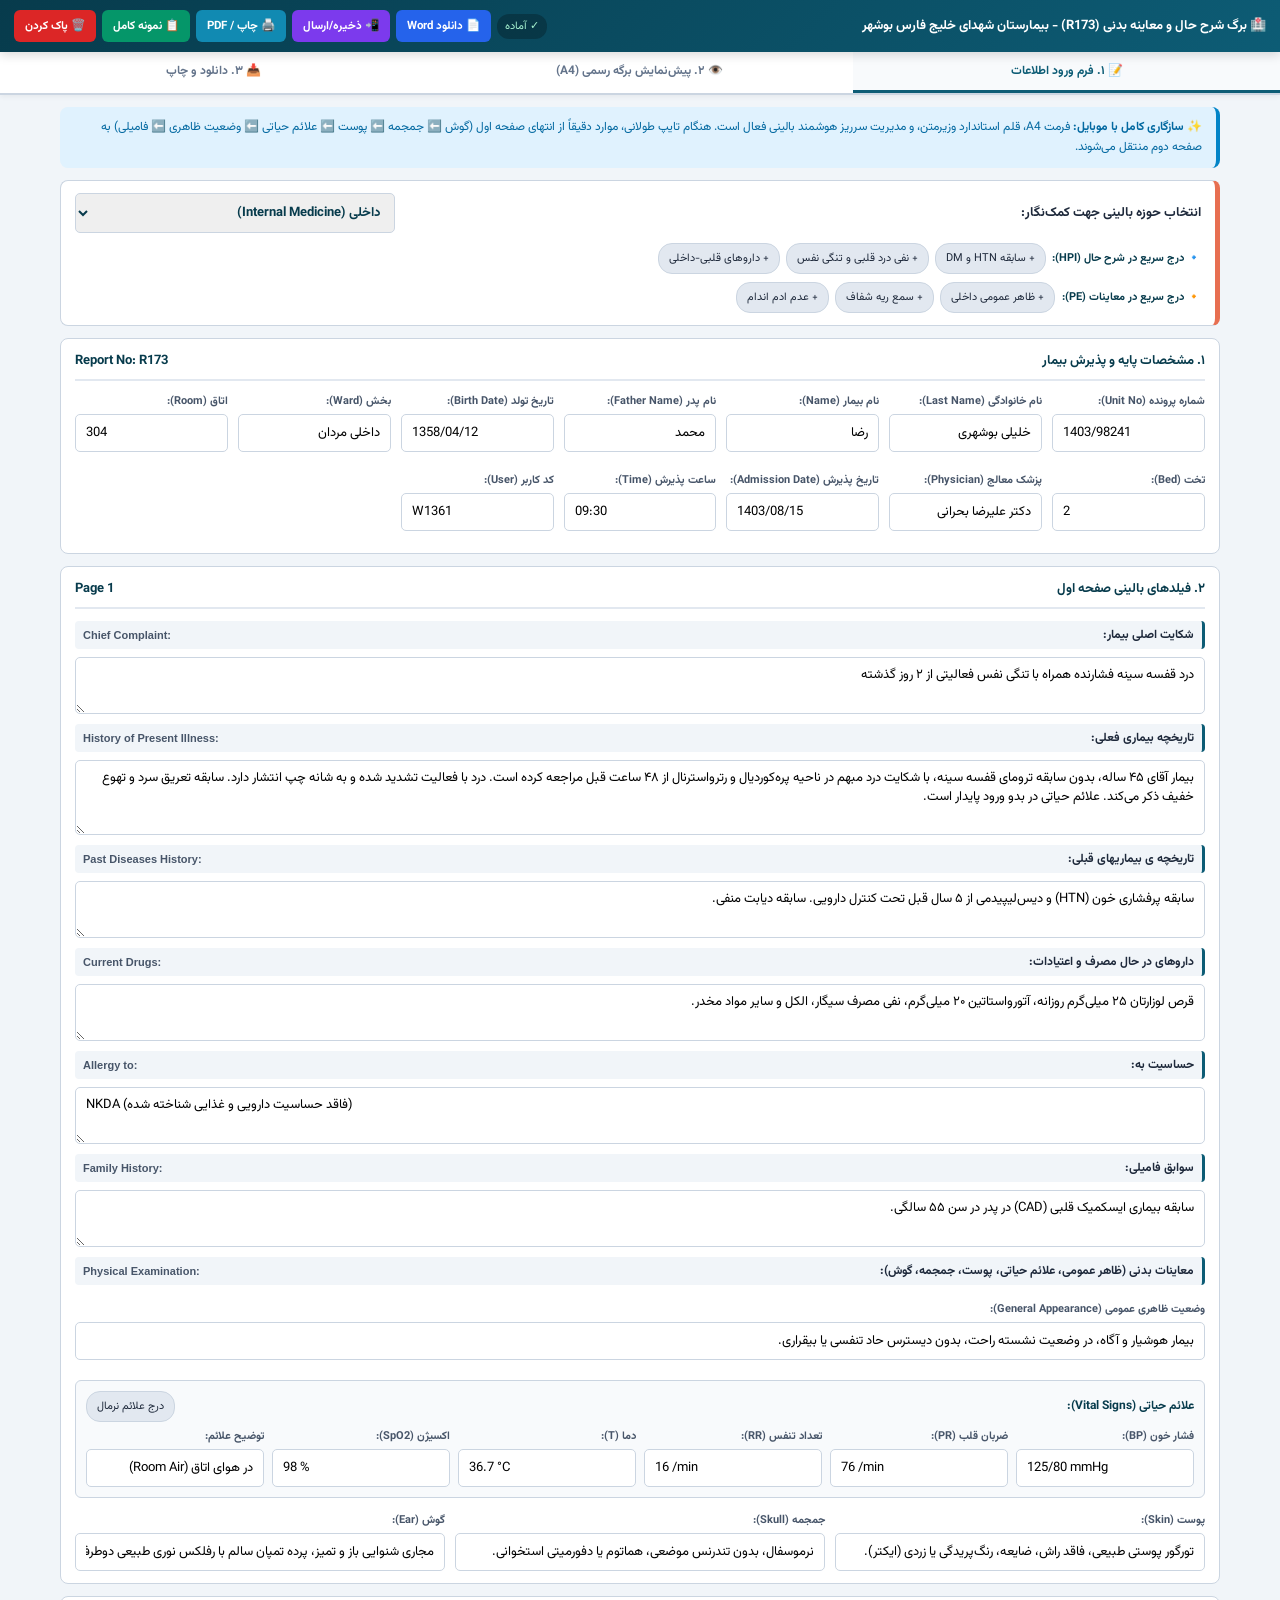
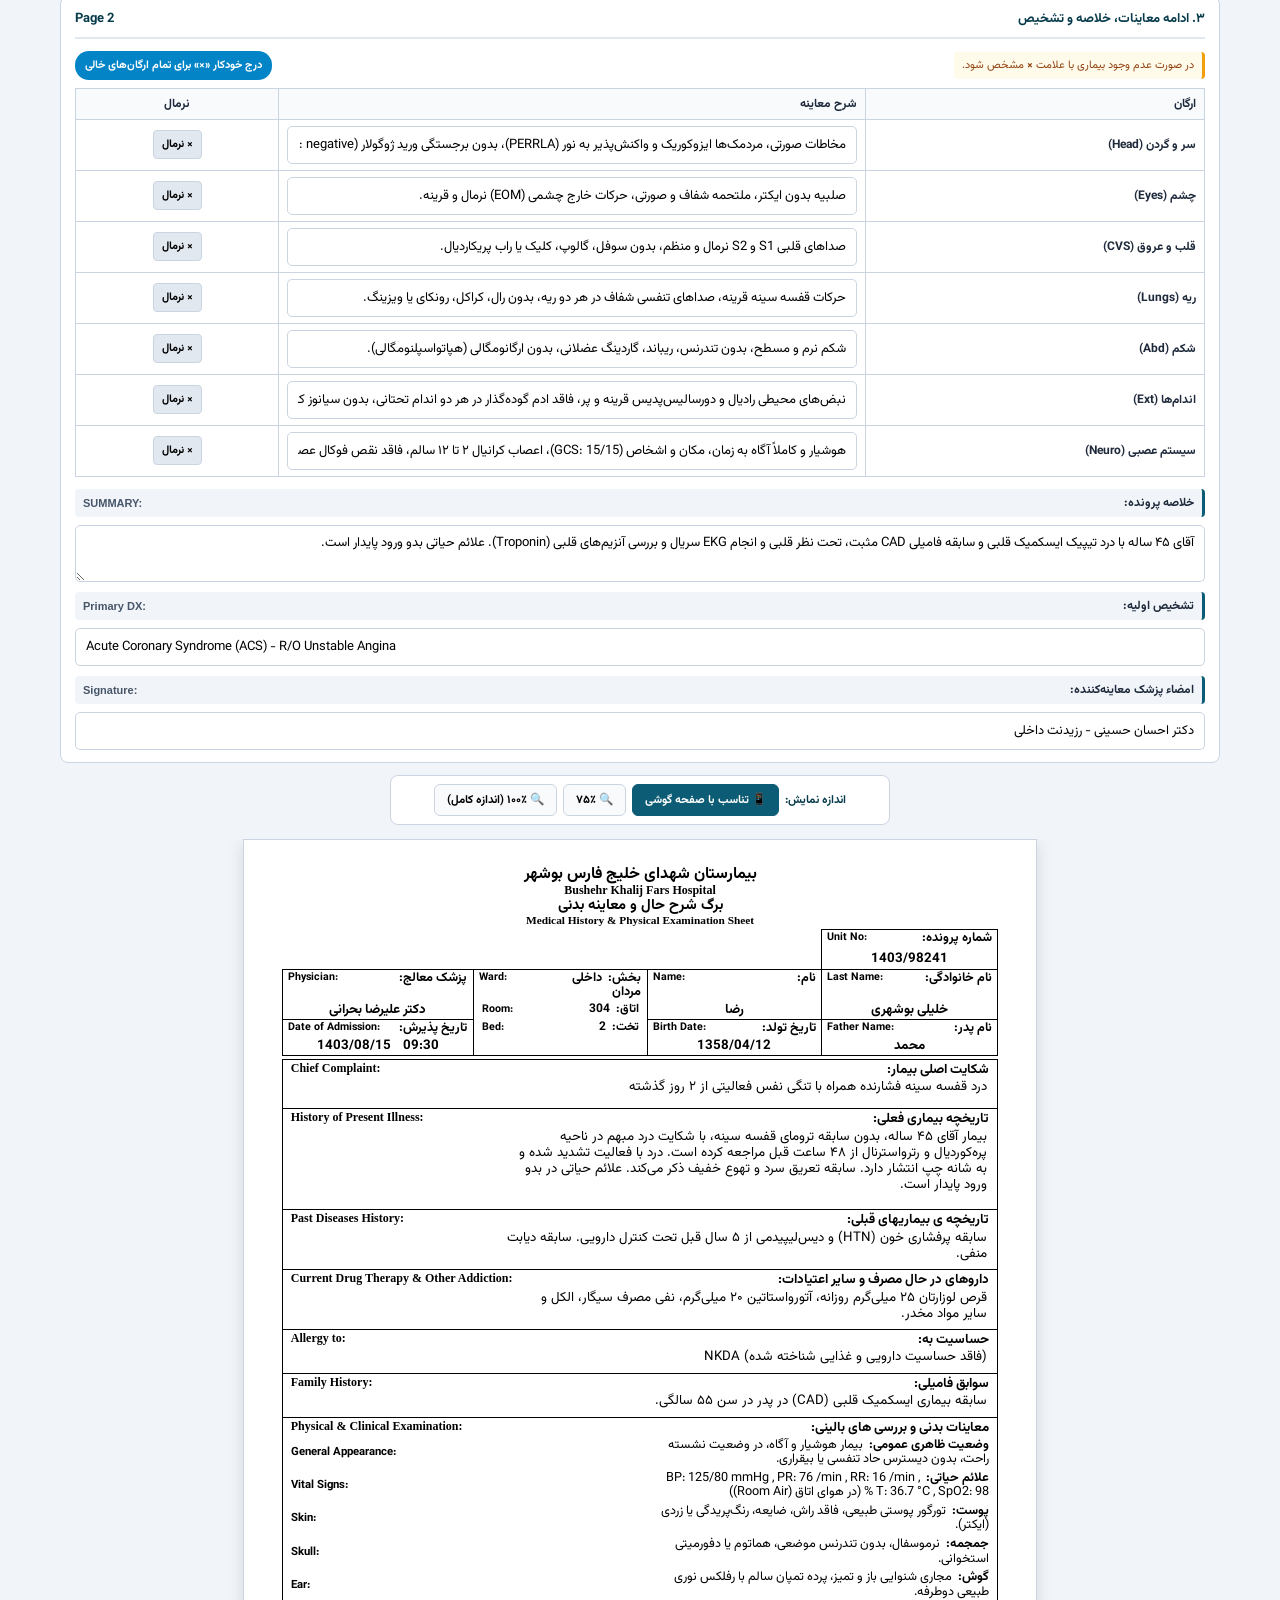
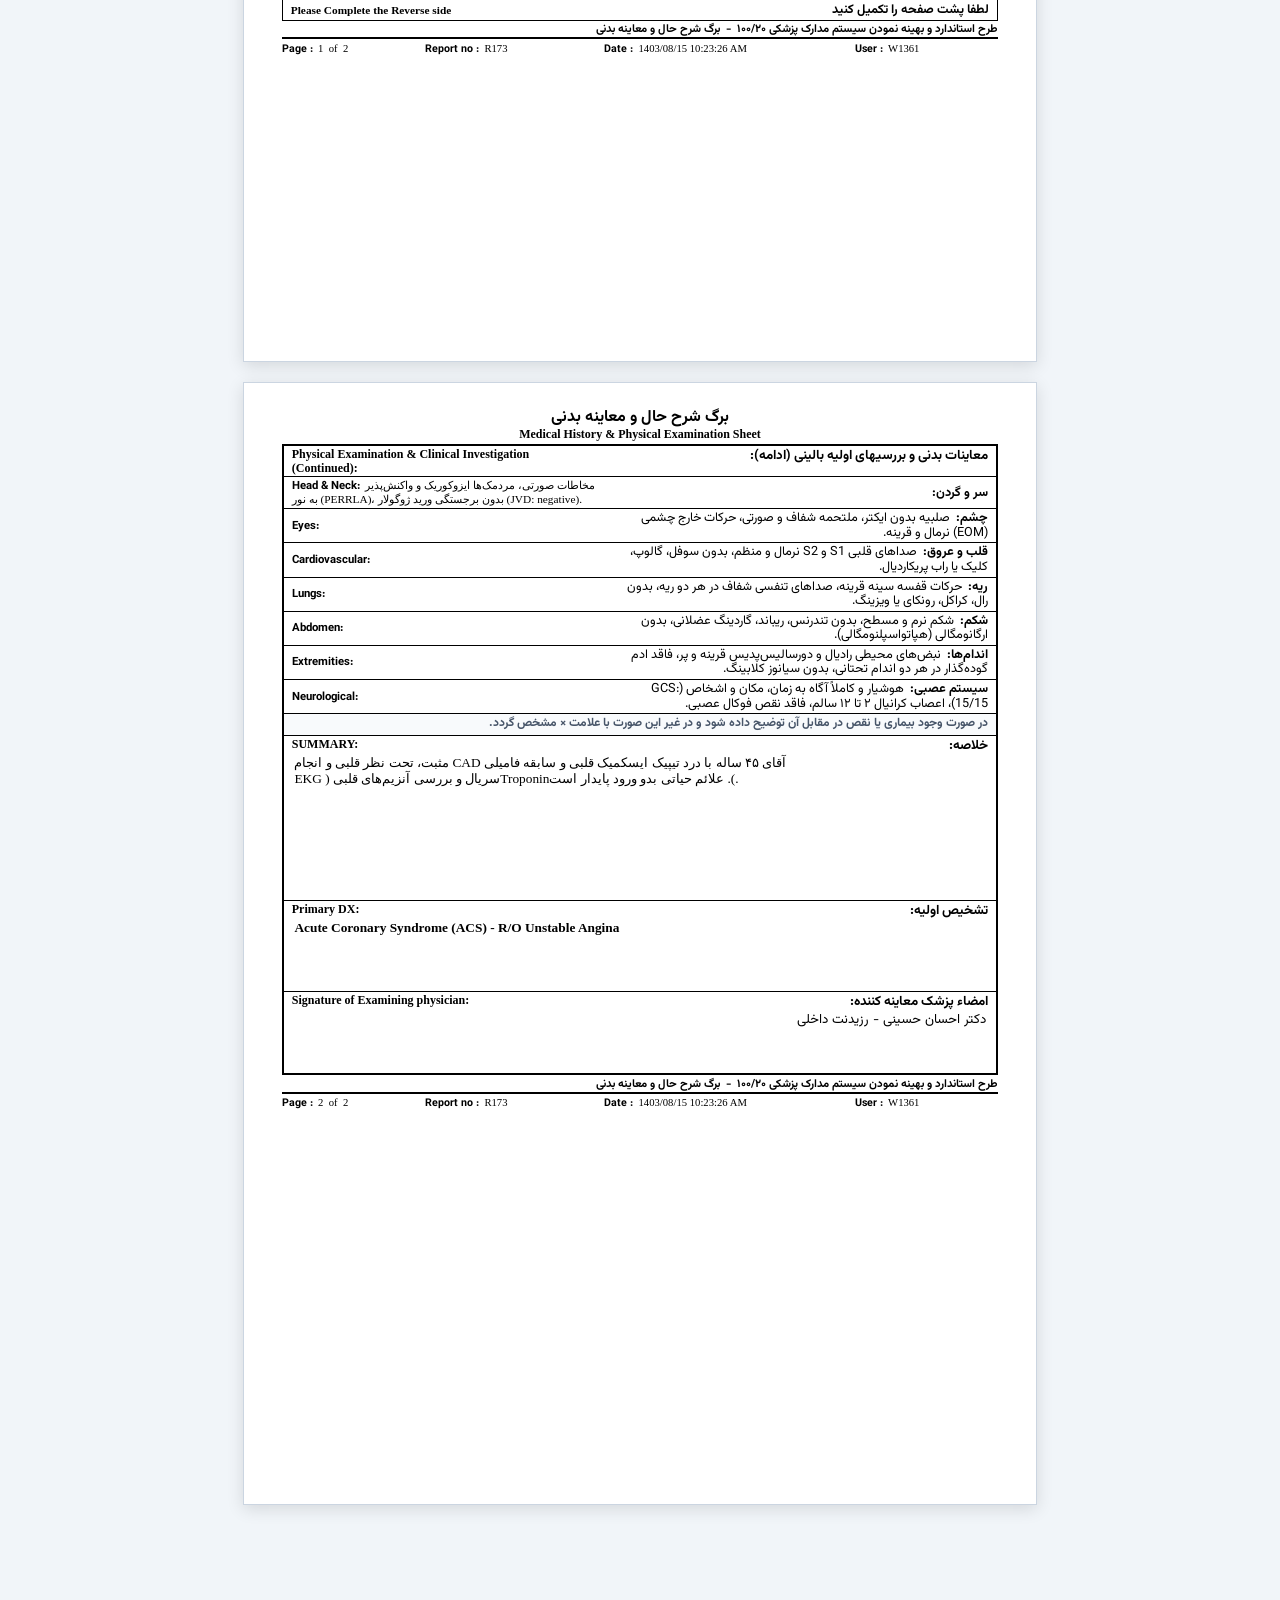
==== public/khalij_fars_hospital_sheet_fixed.html @ d8a99e7f "feat: initialize hospital clinical form project Set up the core project structure, including React, " ====
<!DOCTYPE html>
<html lang="fa" dir="rtl">
<head>
  <meta charset="UTF-8">
  <meta name="viewport" content="width=device-width, initial-scale=1.0, maximum-scale=3.0, user-scalable=yes">
  <title>برگ شرح حال و معاینه بدنی - بیمارستان شهدای خلیج فارس بوشهر</title>
  <style>
    /* قلم استاندارد وزیرمتن به صورت درون‌برنامه‌ای (بدون نیاز به اینترنت و بدون مشکل فیلترینگ) */
    @font-face {
  font-family: 'Vazirmatn';
  src: url('[data-uri]') format('woff2');
  font-weight: 400;
  font-style: normal;
  font-display: swap;
}
@font-face {
  font-family: 'Vazirmatn';
  src: url('[data-uri]') format('woff2');
  font-weight: 700;
  font-style: normal;
  font-display: swap;
}

    :root {
      --primary: #0d5c75;
      --primary-dark: #073b4c;
      --secondary: #118ab2;
      --accent: #e76f51;
      --bg: #f1f5f9;
      --border: #cbd5e1;
      --text: #1e293b;
    }
    * {
      box-sizing: border-box;
      margin: 0;
      padding: 0;
      font-family: 'Vazirmatn', 'Noto Sans Arabic', 'Segoe UI', Tahoma, -apple-system, BlinkMacSystemFont, Arial, sans-serif;
    }
    body {
      background: var(--bg);
      color: var(--text);
      direction: rtl;
      font-size: 13px;
      padding-bottom: 70px;
      overflow-x: hidden;
      -webkit-text-size-adjust: 100%;
      -webkit-print-color-adjust: exact !important;
      print-color-adjust: exact !important;
    }

    /* نوار بالا */
    .top-navbar {
      background: linear-gradient(135deg, var(--primary-dark), var(--primary));
      color: #fff; padding: 10px 14px; position: sticky; top: 0; z-index: 1000;
      box-shadow: 0 3px 10px rgba(0,0,0,0.15);
      display: flex; justify-content: space-between; align-items: center; flex-wrap: wrap; gap: 8px;
    }
    .brand-title { font-size: 13px; font-weight: bold; display: flex; align-items: center; gap: 6px; }
    .actions-group { display: flex; align-items: center; gap: 6px; flex-wrap: wrap; }
    
    .btn {
      padding: 7px 11px; border-radius: 6px; border: none; cursor: pointer;
      font-size: 11.5px; font-weight: bold; color: #fff;
      transition: 0.15s; touch-action: manipulation; -webkit-tap-highlight-color: transparent;
      display: inline-flex; align-items: center; gap: 4px; text-decoration: none;
    }
    .btn:active { transform: scale(0.96); }
    .btn-word { background: #2563eb; }
    .btn-word:hover { background: #1d4ed8; }
    .btn-share { background: #7c3aed; }
    .btn-share:hover { background: #5b21b6; }
    .btn-print { background: var(--secondary); }
    .btn-print:hover { background: #0b6988; }
    .btn-sample { background: #059669; }
    .btn-sample:hover { background: #047857; }
    .btn-clear { background: #dc2626; }
    .btn-clear:hover { background: #b91c1c; }
    .save-status { font-size: 11px; color: #a7f3d0; background: rgba(0,0,0,0.25); padding: 4px 8px; border-radius: 12px; }

    /* تب‌های اختصاصی موبایل */
    .mobile-tab-bar {
      display: flex;
      background: #fff;
      border-bottom: 2px solid var(--border);
      position: sticky;
      top: 48px;
      z-index: 990;
      box-shadow: 0 2px 5px rgba(0,0,0,0.05);
    }
    .mobile-tab-btn {
      flex: 1;
      padding: 10px 4px;
      text-align: center;
      font-size: 12px;
      font-weight: bold;
      color: #64748b;
      background: none;
      border: none;
      border-bottom: 3px solid transparent;
      cursor: pointer;
      touch-action: manipulation;
    }
    .mobile-tab-btn.active-tab {
      color: var(--primary);
      border-bottom-color: var(--primary);
      background: #f8fafc;
    }

    .container { max-width: 1180px; margin: 12px auto; padding: 0 10px; }
    .info-badge {
      background: #e0f2fe; color: #0369a1; padding: 10px 14px; border-radius: 8px;
      font-size: 12px; border-right: 4px solid #0284c7; margin-bottom: 12px; line-height: 1.7;
    }
    .specialty-panel {
      background: #fff; border: 1px solid var(--border); border-right: 5px solid var(--accent);
      padding: 12px 14px; border-radius: 8px; margin-bottom: 12px;
    }
    .specialty-header { display: flex; justify-content: space-between; align-items: center; flex-wrap: wrap; gap: 8px; margin-bottom: 10px; }
    .specialty-select { padding: 8px 10px; border: 1px solid var(--border); border-radius: 5px; font-weight: bold; color: var(--primary-dark); width: 100%; max-width: 320px; font-size: 13px; }
    .chips-group { display: flex; flex-direction: column; gap: 8px; }
    .chips-row { display: flex; flex-wrap: wrap; gap: 6px; align-items: center; }
    .chips-label { font-size: 11px; font-weight: bold; color: var(--primary-dark); width: 100%; }
    @media (min-width: 640px) { .chips-label { width: auto; min-width: 140px; } }
    .chip-btn { background: #e2e8f0; color: #1e293b; padding: 6px 10px; border-radius: 14px; font-size: 11px; cursor: pointer; border: 1px solid #cbd5e1; touch-action: manipulation; }
    .chip-btn:hover, .chip-btn:active { background: var(--primary); color: #fff; border-color: var(--primary); }

    .card { background: #fff; border-radius: 8px; border: 1px solid var(--border); padding: 12px 14px; margin-bottom: 12px; }
    .card-title { font-size: 13px; font-weight: bold; color: var(--primary-dark); padding-bottom: 8px; margin-bottom: 12px; border-bottom: 2px solid #e2e8f0; display: flex; justify-content: space-between; flex-wrap: wrap; gap: 4px; }
    
    .form-grid { display: grid; grid-template-columns: repeat(auto-fit, minmax(140px, 1fr)); gap: 10px; }
    @media (max-width: 600px) {
      .form-grid { grid-template-columns: repeat(2, 1fr); gap: 8px; }
    }
    .form-group { display: flex; flex-direction: column; gap: 4px; margin-bottom: 10px; }
    .form-group label { font-weight: bold; font-size: 11px; color: #475569; }
    .form-control {
      padding: 8px 10px; border: 1px solid var(--border); border-radius: 5px; font-size: 13px; outline: none;
      unicode-bidi: plaintext; width: 100%; -webkit-appearance: none;
    }
    @media (max-width: 768px) {
      .form-control { font-size: 14px; } /* جلوگیری از زوم ناخواسته در iOS */
    }
    .form-control:focus { border-color: var(--secondary); box-shadow: 0 0 0 2px rgba(17,138,178,0.15); }
    textarea.form-control { min-height: 55px; resize: vertical; line-height: 1.5; }

    .bilingual-header {
      display: flex; justify-content: space-between; align-items: center;
      background: #f1f5f9; padding: 5px 8px; border-radius: 4px; border-right: 3px solid var(--primary); margin-bottom: 4px;
    }
    .fa-label { font-weight: bold; font-size: 12px; }
    .en-label { direction: ltr; font-family: Arial, sans-serif; font-size: 11px; color: #475569; font-weight: bold; }

    .vitals-box {
      background: #f8fafc; border: 1px solid #cbd5e1; border-radius: 6px;
      padding: 10px; margin-top: 6px; margin-bottom: 10px;
    }
    .vitals-grid { display: grid; grid-template-columns: repeat(auto-fit, minmax(110px, 1fr)); gap: 8px; margin-top: 6px; }
    @media (max-width: 600px) {
      .vitals-grid { grid-template-columns: repeat(2, 1fr); }
    }

    /* ارگان‌ها در موبایل */
    .organ-table { width: 100%; border-collapse: collapse; margin-top: 6px; }
    .organ-table th, .organ-table td { border: 1px solid var(--border); padding: 6px 8px; text-align: right; font-size: 12px; }
    .organ-table th { background: #f8fafc; }
    .btn-normal-quick { padding: 5px 8px; background: #e2e8f0; border: 1px solid var(--border); border-radius: 4px; font-size: 11px; cursor: pointer; font-weight: bold; white-space: nowrap; }
    .btn-normal-quick:hover, .btn-normal-quick:active { background: #cbd5e1; }

    /* تولبار زوم برای پیش‌نمایش در موبایل */
    .zoom-toolbar {
      display: flex; justify-content: center; align-items: center; gap: 6px;
      background: #fff; border: 1px solid var(--border); border-radius: 8px;
      padding: 8px 12px; margin: 0 auto 14px auto; max-width: 500px; flex-wrap: wrap;
    }
    .zoom-mode-btn {
      padding: 6px 12px; border-radius: 6px; border: 1px solid #cbd5e1;
      background: #f8fafc; font-size: 11.5px; font-weight: bold; cursor: pointer;
    }
    .zoom-mode-btn.active-zoom {
      background: var(--primary); color: #fff; border-color: var(--primary);
    }

    .a4-scroll-container { width: 100%; overflow-x: auto; padding: 0 4px 24px 4px; -webkit-overflow-scrolling: touch; }
    .a4-preview-wrapper { display: flex; flex-direction: column; align-items: center; width: 100%; }

    /* ابعاد برگه اصلی A4 */
    .a4-page {
      width: 794px;
      min-height: 1123px;
      background: #fff;
      padding: 7mm 10mm;
      box-shadow: 0 4px 16px rgba(0,0,0,0.12);
      border: 1px solid var(--border);
      color: #000;
      font-family: 'B Nazanin', 'Vazirmatn', Tahoma, sans-serif;
      box-sizing: border-box;
    }

    /* نوار پایین برای دسترسی سریع روی گوشی */
    .mobile-bottom-bar {
      display: none; position: fixed; bottom: 0; left: 0; right: 0; z-index: 1000;
      background: #fff; border-top: 1px solid var(--border); padding: 8px 12px;
      box-shadow: 0 -2px 10px rgba(0,0,0,0.08); justify-content: space-around; gap: 6px;
    }
    @media (max-width: 768px) {
      .mobile-bottom-bar { display: flex; }
      body { padding-bottom: 75px; }
    }

    /* پنل خروجی موبایل */
    .export-card-panel {
      background: #fff; border-radius: 10px; border: 1px solid var(--border);
      padding: 16px; margin: 12px auto; max-width: 600px; text-align: center;
    }
    .export-card-btn {
      display: flex; align-items: center; justify-content: center; gap: 8px;
      width: 100%; padding: 12px; margin-bottom: 10px; border-radius: 8px;
      font-size: 13px; font-weight: bold; color: #fff; border: none; cursor: pointer; text-decoration: none;
    }

    /* مدال دریافت فایل */
    .mobile-dl-modal {
      display: none; position: fixed; inset: 0; background: rgba(0,0,0,0.6); z-index: 2000;
      align-items: center; justify-content: center; padding: 16px;
    }
    .mobile-dl-card {
      background: #fff; border-radius: 10px; max-width: 400px; width: 100%; padding: 18px;
      text-align: center; box-shadow: 0 10px 25px rgba(0,0,0,0.25);
    }

    /* استایل‌های پرینت بدون به هم‌ریختگی */
    @media print {
      @page { size: A4 portrait; margin: 7mm 10mm; }
      body { background: #fff; padding: 0; margin: 0; overflow: visible; }
      .no-print, .mobile-tab-bar, .mobile-bottom-bar, .top-navbar, .zoom-toolbar, .info-badge, .specialty-panel, .card { display: none !important; }
      #previewSectionContainer { display: block !important; }
      .a4-scroll-container { overflow: visible; padding: 0; margin: 0; width: 100%; }
      .a4-preview-wrapper { display: block; width: 100%; }
      .a4-page-scale-wrapper { width: 100% !important; height: auto !important; margin: 0 !important; }
      .a4-page { width: 100% !important; min-height: auto !important; transform: none !important; position: static !important; padding: 0; margin: 0; box-shadow: none; border: none; }
      .print-page-break { page-break-before: always; }
    }
  </style>
</head>
<body>

  <!-- مدال اشتراک و دانلود -->
  <div class="mobile-dl-modal no-print" id="mobileDlModal">
    <div class="mobile-dl-card">
      <h3 style="color:var(--primary-dark); margin-bottom:8px; font-size:15px;">📥 دریافت و اشتراک‌گذاری فایل</h3>
      <p style="font-size:12px; color:#475569; line-height:1.6; margin-bottom:14px;">
        برای گوشی، پیشنهاد می‌شود از دکمه «اشتراک‌گذاری» استفاده نمایید تا مستقیماً در نرم‌افزار Word گوشی یا شبکه‌های اجتماعی باز شود:
      </p>
      <div style="display:flex; flex-direction:column; gap:8px;">
        <button type="button" class="btn btn-share" style="justify-content:center; padding:11px;" onclick="shareWordOnMobile()">
          📲 اشتراک‌گذاری / باز کردن مستقیم در Word
        </button>
        <button type="button" class="btn btn-word" style="justify-content:center; padding:11px;" onclick="exportToWordDoc(); closeMobileModal();">
          📄 دانلود فایل Word (.doc)
        </button>
        <button type="button" class="btn btn-print" style="justify-content:center; padding:11px;" onclick="window.print(); closeMobileModal();">
          🖨️ ذخیره به صورت PDF گوشی
        </button>
        <button type="button" class="btn btn-clear" style="justify-content:center; background:#64748b;" onclick="closeMobileModal()">
          بستن
        </button>
      </div>
    </div>
  </div>

  <!-- نوار بالای دسکتاپ و تبلت -->
  <nav class="top-navbar no-print">
    <div class="brand-title">🏥 برگ شرح حال و معاینه بدنی (R173) - بیمارستان شهدای خلیج فارس بوشهر</div>
    <div class="actions-group">
      <span class="save-status" id="saveStatus">✓ آماده</span>
      <button type="button" class="btn btn-word" onclick="exportToWordDoc()">📄 دانلود Word</button>
      <button type="button" class="btn btn-share" onclick="openMobileModal()">📲 ذخیره/ارسال</button>
      <button type="button" class="btn btn-print" onclick="window.print()">🖨️ چاپ / PDF</button>
      <button type="button" class="btn btn-sample" onclick="loadDefaultSample()">📋 نمونه کامل</button>
      <button type="button" class="btn btn-clear" onclick="clearFormConfirm()">🗑️ پاک کردن</button>
    </div>
  </nav>

  <!-- تب‌های بهینه‌ساز موبایل -->
  <div class="mobile-tab-bar no-print">
    <button type="button" class="mobile-tab-btn active-tab" id="tabBtnForm" onclick="setMobileTab('form')">
      📝 ۱. فرم ورود اطلاعات
    </button>
    <button type="button" class="mobile-tab-btn" id="tabBtnPreview" onclick="setMobileTab('preview')">
      👁️ ۲. پیش‌نمایش برگه رسمی (A4)
    </button>
    <button type="button" class="mobile-tab-btn" id="tabBtnExport" onclick="setMobileTab('export')">
      📥 ۳. دانلود و چاپ
    </button>
  </div>

  <div class="container no-print">
    <!-- بخش فرم ورود اطلاعات -->
    <div id="formSectionContainer">
      <div class="info-badge">
        ✨ <b>سازگاری کامل با موبایل:</b> فرمت A4، قلم استاندارد وزیرمتن، و مدیریت سرریز هوشمند بالینی فعال است. هنگام تایپ طولانی، موارد دقیقاً از انتهای صفحه اول (گوش ⬅️ جمجمه ⬅️ پوست ⬅️ علائم حیاتی ⬅️ وضعیت ظاهری ⬅️ فامیلی) به صفحه دوم منتقل می‌شوند.
      </div>

      <div class="specialty-panel">
        <div class="specialty-header">
          <label style="font-weight:bold;">انتخاب حوزه بالینی جهت کمک‌نگار:</label>
          <select id="specialtySelect" class="specialty-select" onchange="applySpecialtyTemplate()">
            <option value="general">عمومی و اورژانس (General / Emergency)</option>
            <option value="internal" selected>داخلی (Internal Medicine)</option>
            <option value="surgery">جراحی (General Surgery)</option>
            <option value="pediatrics">کودکان (Pediatrics)</option>
            <option value="obgyn">زنان و زایمان (OB/GYN)</option>
          </select>
        </div>
        <div class="chips-group">
          <div class="chips-row">
            <span class="chips-label">🔹 درج سریع در شرح حال (HPI):</span>
            <div class="chips-row" id="hpiChipsContainer"></div>
          </div>
          <div class="chips-row">
            <span class="chips-label">🔸 درج سریع در معاینات (PE):</span>
            <div class="chips-row" id="peChipsContainer"></div>
          </div>
        </div>
      </div>

      <!-- ۱. مشخصات پایه -->
      <div class="card">
        <div class="card-title"><span>۱. مشخصات پایه و پذیرش بیمار</span><span>Report No: R173</span></div>
        <div class="form-grid">
          <div class="form-group"><label>شماره پرونده (Unit No):</label><input type="text" id="rec_no" class="form-control"></div>
          <div class="form-group"><label>نام خانوادگی (Last Name):</label><input type="text" id="patient_family" class="form-control"></div>
          <div class="form-group"><label>نام بیمار (Name):</label><input type="text" id="patient_name" class="form-control"></div>
          <div class="form-group"><label>نام پدر (Father Name):</label><input type="text" id="patient_father" class="form-control"></div>
          <div class="form-group"><label>تاریخ تولد (Birth Date):</label><input type="text" id="birth_date" class="form-control"></div>
          <div class="form-group"><label>بخش (Ward):</label><input type="text" id="ward_name" class="form-control"></div>
          <div class="form-group"><label>اتاق (Room):</label><input type="text" id="room_no" class="form-control"></div>
          <div class="form-group"><label>تخت (Bed):</label><input type="text" id="bed_no" class="form-control"></div>
          <div class="form-group"><label>پزشک معالج (Physician):</label><input type="text" id="attending_physician" class="form-control"></div>
          <div class="form-group"><label>تاریخ پذیرش (Admission Date):</label><input type="text" id="adm_date" class="form-control"></div>
          <div class="form-group"><label>ساعت پذیرش (Time):</label><input type="text" id="adm_time" class="form-control"></div>
          <div class="form-group"><label>کد کاربر (User):</label><input type="text" id="user_code" class="form-control"></div>
        </div>
      </div>

      <!-- ۲. فیلدهای بالینی صفحه اول -->
      <div class="card">
        <div class="card-title"><span>۲. فیلدهای بالینی صفحه اول</span><span>Page 1</span></div>
        <div class="form-group">
          <div class="bilingual-header"><span class="fa-label">شکایت اصلی بیمار:</span><span class="en-label">Chief Complaint:</span></div>
          <textarea id="chief_complaint" class="form-control"></textarea>
        </div>
        <div class="form-group">
          <div class="bilingual-header"><span class="fa-label">تاریخچه بیماری فعلی:</span><span class="en-label">History of Present Illness:</span></div>
          <textarea id="hpi" class="form-control" style="min-height:75px;"></textarea>
        </div>
        <div class="form-group">
          <div class="bilingual-header"><span class="fa-label">تاریخچه ی بیماریهای قبلی:</span><span class="en-label">Past Diseases History:</span></div>
          <textarea id="pmh" class="form-control"></textarea>
        </div>
        <div class="form-group">
          <div class="bilingual-header"><span class="fa-label">داروهای در حال مصرف و اعتیادات:</span><span class="en-label">Current Drugs:</span></div>
          <textarea id="drugs_addiction" class="form-control"></textarea>
        </div>
        <div class="form-group">
          <div class="bilingual-header"><span class="fa-label">حساسیت به:</span><span class="en-label">Allergy to:</span></div>
          <textarea id="allergy" class="form-control" style="min-height:42px;"></textarea>
        </div>
        <div class="form-group">
          <div class="bilingual-header"><span class="fa-label">سوابق فامیلی:</span><span class="en-label">Family History:</span></div>
          <textarea id="family_history" class="form-control" style="min-height:42px;"></textarea>
        </div>

        <!-- معاینات پایه -->
        <div class="form-group" style="margin-bottom:0;">
          <div class="bilingual-header">
            <span class="fa-label">معاینات بدنی (ظاهر عمومی، علائم حیاتی، پوست، جمجمه، گوش):</span>
            <span class="en-label">Physical Examination:</span>
          </div>

          <div class="form-group" style="margin-top:8px;">
            <label>وضعیت ظاهری عمومی (General Appearance):</label>
            <input type="text" id="pe_ga" class="form-control" placeholder="بیمار هوشیار و آگاه...">
          </div>

          <div class="vitals-box">
            <div style="display:flex; justify-content:space-between; align-items:center; flex-wrap:wrap; gap:6px; margin-bottom:6px;">
              <label style="font-weight:bold; font-size:12px; color:var(--primary-dark);">علائم حیاتی (Vital Signs):</label>
              <button type="button" class="chip-btn" onclick="fillNormalVitals()">درج علائم نرمال</button>
            </div>
            <div class="vitals-grid">
              <div class="form-group" style="margin:0;"><label>فشار خون (BP):</label><input type="text" id="vs_bp" class="form-control" placeholder="120/80" dir="ltr"></div>
              <div class="form-group" style="margin:0;"><label>ضربان قلب (PR):</label><input type="text" id="vs_pr" class="form-control" placeholder="78" dir="ltr"></div>
              <div class="form-group" style="margin:0;"><label>تعداد تنفس (RR):</label><input type="text" id="vs_rr" class="form-control" placeholder="16" dir="ltr"></div>
              <div class="form-group" style="margin:0;"><label>دما (T):</label><input type="text" id="vs_t" class="form-control" placeholder="36.8" dir="ltr"></div>
              <div class="form-group" style="margin:0;"><label>اکسیژن (SpO2):</label><input type="text" id="vs_spo2" class="form-control" placeholder="98%" dir="ltr"></div>
              <div class="form-group" style="margin:0;"><label>توضیح علائم:</label><input type="text" id="pe_vitals_note" class="form-control" placeholder="اختیاری"></div>
            </div>
          </div>

          <div class="form-grid">
            <div class="form-group" style="margin:0;"><label>پوست (Skin):</label><input type="text" id="pe_skin" class="form-control"></div>
            <div class="form-group" style="margin:0;"><label>جمجمه (Skull):</label><input type="text" id="pe_skull" class="form-control"></div>
            <div class="form-group" style="margin:0;"><label>گوش (Ear):</label><input type="text" id="pe_ear" class="form-control"></div>
          </div>
        </div>
      </div>

      <!-- ۳. فیلدهای صفحه دوم -->
      <div class="card">
        <div class="card-title"><span>۳. ادامه معاینات، خلاصه و تشخیص</span><span>Page 2</span></div>
        <div style="display:flex; justify-content:space-between; align-items:center; margin-bottom:8px; flex-wrap:wrap; gap:6px;">
          <span style="font-size:11px; color:#92400e; background:#fffbeb; padding:5px 8px; border-radius:4px; border-right:3px solid #f59e0b;">
            در صورت عدم وجود بیماری با علامت <b>×</b> مشخص شود.
          </span>
          <button type="button" class="chip-btn" onclick="setAllOrgansNormal()" style="background:#0284c7; color:#fff; font-weight:bold; border:none;">
            درج خودکار «×» برای تمام ارگان‌های خالی
          </button>
        </div>

        <table class="organ-table">
          <thead>
            <tr><th style="width:30%;">ارگان</th><th style="width:52%;">شرح معاینه</th><th style="width:18%; text-align:center;">نرمال</th></tr>
          </thead>
          <tbody>
            <tr><td><b>سر و گردن (Head)</b></td><td><input type="text" id="pe_head_neck" class="form-control"></td><td style="text-align:center;"><button type="button" class="btn-normal-quick" onclick="setNormal('pe_head_neck')">× نرمال</button></td></tr>
            <tr><td><b>چشم (Eyes)</b></td><td><input type="text" id="pe_eyes" class="form-control"></td><td style="text-align:center;"><button type="button" class="btn-normal-quick" onclick="setNormal('pe_eyes')">× نرمال</button></td></tr>
            <tr><td><b>قلب و عروق (CVS)</b></td><td><input type="text" id="pe_cvs" class="form-control"></td><td style="text-align:center;"><button type="button" class="btn-normal-quick" onclick="setNormal('pe_cvs')">× نرمال</button></td></tr>
            <tr><td><b>ریه (Lungs)</b></td><td><input type="text" id="pe_chest" class="form-control"></td><td style="text-align:center;"><button type="button" class="btn-normal-quick" onclick="setNormal('pe_chest')">× نرمال</button></td></tr>
            <tr><td><b>شکم (Abd)</b></td><td><input type="text" id="pe_abd" class="form-control"></td><td style="text-align:center;"><button type="button" class="btn-normal-quick" onclick="setNormal('pe_abd')">× نرمال</button></td></tr>
            <tr><td><b>اندام‌ها (Ext)</b></td><td><input type="text" id="pe_ext" class="form-control"></td><td style="text-align:center;"><button type="button" class="btn-normal-quick" onclick="setNormal('pe_ext')">× نرمال</button></td></tr>
            <tr><td><b>سیستم عصبی (Neuro)</b></td><td><input type="text" id="pe_neuro" class="form-control"></td><td style="text-align:center;"><button type="button" class="btn-normal-quick" onclick="setNormal('pe_neuro')">× نرمال</button></td></tr>
          </tbody>
        </table>

        <div class="form-group" style="margin-top:12px;">
          <div class="bilingual-header"><span class="fa-label">خلاصه پرونده:</span><span class="en-label">SUMMARY:</span></div>
          <textarea id="clinical_summary" class="form-control"></textarea>
        </div>
        <div class="form-group">
          <div class="bilingual-header"><span class="fa-label">تشخیص اولیه:</span><span class="en-label">Primary DX:</span></div>
          <input type="text" id="primary_dx" class="form-control">
        </div>
        <div class="form-group" style="margin-bottom:0;">
          <div class="bilingual-header"><span class="fa-label">امضاء پزشک معاینه‌کننده:</span><span class="en-label">Signature:</span></div>
          <input type="text" id="examining_physician" class="form-control">
        </div>
      </div>
    </div>

    <!-- بخش خروجی و دانلود اختصاصی موبایل -->
    <div id="exportSectionContainer" style="display:none;">
      <div class="export-card-panel">
        <h3 style="color:var(--primary-dark); margin-bottom:10px; font-size:16px;">📥 دریافت و اشتراک‌گذاری برگه بیمارستان</h3>
        <p style="font-size:12px; color:#64748b; line-height:1.7; margin-bottom:16px;">
          پرونده با اطلاعات وارد شده آماده است. با کلیک بر روی گزینه‌های زیر می‌توانید فایل را ذخیره یا در شبکه‌های اجتماعی ارسال فرمایید:
        </p>

        <button type="button" class="export-card-btn" style="background:#7c3aed;" onclick="shareWordOnMobile()">
          📲 اشتراک‌گذاری در Word / شبکه‌های اجتماعی (مخصوص گوشی)
        </button>

        <button type="button" class="export-card-btn" style="background:#2563eb;" onclick="exportToWordDoc()">
          📄 دانلود مستقیم فایل Word (.doc)
        </button>

        <button type="button" class="export-card-btn" style="background:#0891b2;" onclick="window.print()">
          🖨️ ذخیره به صورت PDF گوشی یا چاپ مستقیم
        </button>

        <div style="margin-top:16px; padding:12px; background:#f8fafc; border-radius:8px; border:1px solid #e2e8f0; text-align:right;">
          <p style="font-size:11px; color:#475569; line-height:1.7; margin:0;">
            💡 <b>نکته برای کاربران موبایل:</b> چنانچه نرم‌افزار Word روی گوشی شما نصب نیست، گزینه <b>«🖨️ ذخیره به صورت PDF»</b> را انتخاب کنید تا مرورگر گوشی، فرم را با بهترین کیفیت به صورت فایل PDF دو صفحه‌ای ذخیره کند.
          </p>
        </div>
      </div>
    </div>

    <!-- بخش پیش‌نمایش دو صفحه A4 با مقیاس هوشمند -->
    <div id="previewSectionContainer">
      <div class="zoom-toolbar no-print">
        <span style="font-size:11.5px; font-weight:bold; color:var(--primary-dark);">اندازه نمایش:</span>
        <button type="button" class="zoom-mode-btn active-zoom" id="zoomBtn_fit" onclick="setZoomMode('fit')">📱 تناسب با صفحه گوشی</button>
        <button type="button" class="zoom-mode-btn" id="zoomBtn_75" onclick="setZoomMode('75')">🔍 ۷۵٪</button>
        <button type="button" class="zoom-mode-btn" id="zoomBtn_100" onclick="setZoomMode('100')">🔍 ۱۰۰٪ (اندازه کامل)</button>
      </div>

      <div class="a4-scroll-container">
        <div class="a4-preview-wrapper" id="livePreviewContainer"></div>
      </div>
    </div>
  </div>

  <!-- نوار دسترسی سریع پایین صفحه در موبایل -->
  <div class="mobile-bottom-bar no-print">
    <button type="button" class="btn btn-word" style="flex:1; justify-content:center; padding:9px 4px; font-size:11px;" onclick="exportToWordDoc()">
      📄 دانلود ورد
    </button>
    <button type="button" class="btn btn-share" style="flex:1; justify-content:center; padding:9px 4px; font-size:11px;" onclick="shareWordOnMobile()">
      📲 ارسال
    </button>
    <button type="button" class="btn btn-print" style="flex:1; justify-content:center; padding:9px 4px; font-size:11px;" onclick="window.print()">
      🖨️ PDF
    </button>
    <button type="button" class="btn btn-sample" style="flex:1; justify-content:center; padding:9px 4px; font-size:11px; background:#0d5c75;" onclick="setMobileTab(currentMobileTab === 'preview' ? 'form' : 'preview')">
      👁️ تغییر نما
    </button>
  </div>

  <script>

    let currentMobileTab = 'form'; // 'form' | 'preview' | 'export'
    let currentZoomMode = 'fit'; // 'fit' | '75' | '100'

    function setMobileTab(tab) {
      currentMobileTab = tab;
      const formSec = document.getElementById('formSectionContainer');
      const prevSec = document.getElementById('previewSectionContainer');
      const expSec = document.getElementById('exportSectionContainer');

      const tabFormBtn = document.getElementById('tabBtnForm');
      const tabPrevBtn = document.getElementById('tabBtnPreview');
      const tabExpBtn  = document.getElementById('tabBtnExport');

      [tabFormBtn, tabPrevBtn, tabExpBtn].forEach(b => { if (b) b.classList.remove('active-tab'); });

      if (tab === 'form') {
        if (formSec) formSec.style.display = 'block';
        if (prevSec) prevSec.style.display = (window.innerWidth >= 992 ? 'block' : 'none');
        if (expSec)  expSec.style.display = 'none';
        if (tabFormBtn) tabFormBtn.classList.add('active-tab');
      } else if (tab === 'preview') {
        if (formSec) formSec.style.display = (window.innerWidth >= 992 ? 'block' : 'none');
        if (prevSec) prevSec.style.display = 'block';
        if (expSec)  expSec.style.display = 'none';
        if (tabPrevBtn) tabPrevBtn.classList.add('active-tab');
        updatePreview();
      } else if (tab === 'export') {
        if (formSec) formSec.style.display = (window.innerWidth >= 992 ? 'block' : 'none');
        if (prevSec) prevSec.style.display = (window.innerWidth >= 992 ? 'block' : 'none');
        if (expSec)  expSec.style.display = 'block';
        if (tabExpBtn) tabExpBtn.classList.add('active-tab');
      }
    }

    function setZoomMode(mode) {
      currentZoomMode = mode;
      document.querySelectorAll('.zoom-mode-btn').forEach(b => b.classList.remove('active-zoom'));
      const activeBtn = document.getElementById('zoomBtn_' + mode);
      if (activeBtn) activeBtn.classList.add('active-zoom');
      updatePreview();
    }

    function renderScaledPages(page1, page2) {
      const container = document.getElementById('livePreviewContainer');
      if (!container) return;

      const screenW = window.innerWidth;
      let scale = 1.0;

      if (currentZoomMode === 'fit') {
        if (screenW < 840) {
          scale = Math.min(1.0, Math.max(0.32, (screenW - 20) / 794));
        } else {
          scale = 1.0;
        }
      } else if (currentZoomMode === '75') {
        scale = 0.75;
      } else if (currentZoomMode === '100') {
        scale = 1.0;
      }

      const scaledW = Math.round(794 * scale);
      const scaledH = Math.round(1123 * scale);

      container.innerHTML = 
        '<div class="a4-page-scale-wrapper" style="width:' + scaledW + 'px; height:' + scaledH + 'px; margin:0 auto 20px auto; position:relative; overflow:visible;">' +
          '<div class="a4-page" style="width:794px; min-height:1123px; transform: scale(' + scale + '); transform-origin: top right; position:absolute; top:0; right:0;">' +
            page1 +
          '</div>' +
        '</div>' +
        '<div class="a4-page-scale-wrapper print-page-break" style="width:' + scaledW + 'px; height:' + scaledH + 'px; margin:0 auto 20px auto; position:relative; overflow:visible;">' +
          '<div class="a4-page" style="width:794px; min-height:1123px; transform: scale(' + scale + '); transform-origin: top right; position:absolute; top:0; right:0;">' +
            page2 +
          '</div>' +
        '</div>';
    }

    window.addEventListener('resize', () => {
      if (currentZoomMode === 'fit') updatePreview();
    });

const STORAGE_KEY = "khalij_fars_ehr_sheet_standalone_v1";
    const allFieldIds = [
      'rec_no','patient_name','patient_family','patient_father','birth_date','ward_name',
      'room_no','bed_no','attending_physician','adm_date','adm_time','user_code',
      'chief_complaint','hpi','pmh','drugs_addiction','allergy','family_history',
      'pe_ga','vs_bp','vs_pr','vs_rr','vs_t','vs_spo2','pe_vitals_note',
      'pe_skin','pe_skull','pe_ear','pe_head_neck','pe_eyes','pe_cvs','pe_chest',
      'pe_abd','pe_ext','pe_neuro','clinical_summary','primary_dx','examining_physician','specialtySelect'
    ];

    const specialtyPresets = {
      general: {
        hpi: [
          { label: "+ علائم حیاتی پایدار", target: "hpi", text: "علائم حیاتی بیمار در بدو ورود پایدار است. " },
          { label: "+ نفی تروما", target: "hpi", text: "بیمار سابقه تروما یا آسیب فیزیکی اخیر را نفی می‌کند. " },
          { label: "+ عدم حساسیت (NKDA)", target: "allergy", text: "NKDA (فاقد حساسیت دارویی و غذایی شناخته شده)" }
        ],
        pe: [
          { label: "+ ظاهر عمومی خوب", target: "pe_ga", text: "بیمار هوشیار، آگاه، بدون دیسترس حاد تنفسی، ظاهر Ill یا Toxic ندارد." },
          { label: "+ هوشیاری کامل (GCS=15)", target: "pe_neuro", text: "هوشیار و آگاه به زمان، مکان و شخص (GCS: 15/15)، بدون نقص عصبی فوکال." },
          { label: "+ سمع قلب و ریه نرمال", target: "pe_cvs", text: "S1 و S2 نرمال، بدون سوفل؛ ریتم منظم." }
        ]
      },
      internal: {
        hpi: [
          { label: "+ سابقه HTN و DM", target: "pmh", text: "سابقه پرفشاری خون (HTN) و دیابت نوع ۲ تحت درمان دارویی. " },
          { label: "+ نفی درد قلبی و تنگی نفس", target: "hpi", text: "بیمار درد قفسه سینه، تپش قلب، ارتپنه و PND را نفی می‌کند. " },
          { label: "+ داروهای قلبی-داخلی", target: "drugs_addiction", text: "مصرف روزانه لوزارتان، متفورمین و آتورواستاتین. " }
        ],
        pe: [
          { label: "+ ظاهر عمومی داخلی", target: "pe_ga", text: "بیمار هوشیار، در وضعیت نشسته راحت، بدون سیانوز یا ایکتر." },
          { label: "+ سمع ریه شفاف", target: "pe_chest", text: "سمع هر دو ریه شفاف، بدون رال یا ویزینگ." },
          { label: "+ عدم ادم اندام", target: "pe_ext", text: "نبض‌های محیطی قرینه؛ بدون ادم گوده‌گذار." }
        ]
      },
      surgery: {
        hpi: [
          { label: "+ وضعیت ناشتایی (NPO)", target: "hpi", text: "بیمار از ۶ ساعت قبل ناشتا (NPO) می‌باشد. " },
          { label: "+ درد شکم جراحی", target: "hpi", text: "بیمار با شکایت درد شکم از چند ساعت قبل همراه با تهوع مراجعه نموده است. " },
          { label: "+ نفی مصرف ضدانعقاد", target: "drugs_addiction", text: "عدم مصرف داروهای ضدانعقاد (آسپرین، وارفارین، پلاویکس). " }
        ],
        pe: [
          { label: "+ ظاهر عمومی جراحی", target: "pe_ga", text: "بیمار هوشیار، به علت درد شکمی کمی بی‌قرار است." },
          { label: "+ شکم نرم بدون گاردینگ", target: "pe_abd", text: "شکم نرم، بدون دیستانسیون، تندرنس، ریباند یا گاردینگ." },
          { label: "+ تندرنس RLQ", target: "pe_abd", text: "تندرنس موضعی در ناحیه RLQ؛ علامت ریباند مثبت." }
        ]
      },
      pediatrics: {
        hpi: [
          { label: "+ واکسیناسیون کامل", target: "pmh", text: "واکسیناسیون کودک مطابق جدول کشوری کامل است. " },
          { label: "+ زایمان و رشد طبیعی", target: "pmh", text: "حاصل زایمان ترم، وزن تولد نرمال، رشد متناسب با سن. " }
        ],
        pe: [
          { label: "+ ظاهر عمومی کودک", target: "pe_ga", text: "کودک هوشیار، فعال، هیدراتاسیون مخاطی مناسب، بدون دیسترس تنفسی." },
          { label: "+ فونتانل طبیعی", target: "pe_skull", text: "نرموسفال، فونتانل قدامی باز و هم‌سطح." },
          { label: "+ اتوسکوپی گوش نرمال", target: "pe_ear", text: "کانال گوش و پرده تمپان دو طرف طبیعی." }
        ]
      },
      obgyn: {
        hpi: [
          { label: "+ شرح مامایی (G/P/A/L)", target: "pmh", text: "G: 2 , P: 1 , Ab: 0 , L: 1. " },
          { label: "+ حرکات جنین طبیعی", target: "hpi", text: "حرکات جنین طبیعی؛ نفی آبریزش (ROM) یا خونریزی واژینال. " }
        ],
        pe: [
          { label: "+ ظاهر عمومی بارداری", target: "pe_ga", text: "بیمار هوشیار و پایدار، بدون ادم صورت یا علائم پره‌اکلامپسی." },
          { label: "+ معاینه شکم بارداری و FHR", target: "pe_abd", text: "صدای قلب جنین (FHR) منظم و طبیعی، بدون کنتراکشن رحمی." }
        ]
      }
    };

    function applySpecialtyTemplate() {
      const val = document.getElementById('specialtySelect').value;
      const hpiBox = document.getElementById('hpiChipsContainer');
      const peBox = document.getElementById('peChipsContainer');
      hpiBox.innerHTML = '';
      peBox.innerHTML = '';
      const preset = specialtyPresets[val] || { hpi: [], pe: [] };
      const makeBtn = (c) => {
        const b = document.createElement('button');
        b.type = 'button';
        b.className = 'chip-btn';
        b.textContent = c.label;
        b.onclick = () => {
          const el = document.getElementById(c.target);
          if (el) { el.value = (el.value ? el.value + ' ' : '') + c.text; el.focus(); onFormChange(); }
        };
        return b;
      };
      preset.hpi.forEach(c => hpiBox.appendChild(makeBtn(c)));
      preset.pe.forEach(c => peBox.appendChild(makeBtn(c)));
    }

    function fillNormalVitals() {
      document.getElementById('vs_bp').value = '120/80 mmHg';
      document.getElementById('vs_pr').value = '78 /min';
      document.getElementById('vs_rr').value = '16 /min';
      document.getElementById('vs_t').value = '36.8 °C';
      document.getElementById('vs_spo2').value = '98 %';
      onFormChange();
    }

    function setNormal(id) {
      const el = document.getElementById(id);
      if (el) { el.value = '×'; onFormChange(); }
    }

    function setAllOrgansNormal() {
      ['pe_skin','pe_skull','pe_ear','pe_head_neck','pe_eyes','pe_cvs','pe_chest','pe_abd','pe_ext','pe_neuro'].forEach(id => {
        const el = document.getElementById(id);
        if (el && !el.value.trim()) el.value = '×';
      });
      onFormChange();
    }

    function gv(id) {
      const el = document.getElementById(id);
      return el ? el.value : '';
    }

    function toFaDigits(str) {
      return (str || '').trim().replace(/\\d/g, d => '۰۱۲۳۴۵۶۷۸۹'[d]);
    }

    function esc(s) {
      return (s || '')
        .replace(/&/g,"&amp;")
        .replace(/</g,"&lt;")
        .replace(/>/g,"&gt;")
        .replace(/\\n/g,"<br>");
    }

    function isLatinText(str) {
      if (!str) return false;
      const clean = str.replace(/<br>/g, '').trim();
      if (!clean || clean === '×') return false;
      const latinCount = (clean.match(/[A-Za-z]/g) || []).length;
      const persianCount = (clean.match(/[\\u0600-\\u06FF]/g) || []).length;
      return latinCount > persianCount;
    }

    function splitTextIntoVisualLines(rawText, charsPerLine = 85) {
      if (!rawText) return [''];
      const trimmedRight = rawText.replace(/\\s+$/, '');
      if (!trimmedRight) return [''];
      const rawLines = trimmedRight.split(/\\r?\\n/);
      const visualLines = [];
      rawLines.forEach(line => {
        if (line.length <= charsPerLine) {
          visualLines.push(line);
        } else {
          let rem = line;
          while (rem.length > charsPerLine) {
            let cut = rem.lastIndexOf(' ', charsPerLine);
            if (cut <= 20) cut = charsPerLine;
            visualLines.push(rem.slice(0, cut));
            rem = rem.slice(cut).trimStart();
          }
          if (rem.length > 0) visualLines.push(rem);
        }
      });
      return visualLines.length > 0 ? visualLines : [''];
    }

    function formatLinesArrayParagraph(linesArr, bold) {
      const joined = (linesArr || []).join('\\n').trim();
      if (!joined) return '<p dir="rtl" style="margin:0;line-height:1.2;font-family:\'Vazirmatn\',\'B Nazanin\',Tahoma,sans-serif;font-size:10pt;mso-bidi-font-size:10pt;">&nbsp;</p>';
      const v = esc(linesArr.join('\\n'));
      const isEn = isLatinText(joined);
      const dir = isEn ? 'ltr' : 'rtl';
      const align = isEn ? 'left' : 'right';
      const font = isEn ? "'Times New Roman',Arial,sans-serif" : "'Vazirmatn','Vazirmatn','B Nazanin',Tahoma,sans-serif";
      const weight = bold ? 'font-weight:bold;' : '';
      return '<p dir="' + dir + '" align="' + align + '" style="margin:0;line-height:1.2;text-align:' + align + ';unicode-bidi:plaintext;font-family:' + font + ';font-size:10pt;mso-bidi-font-size:10pt;' + weight + '">' + v + '</p>';
    }

    function getCombinedVitalSigns() {
      const parts = [];
      if (gv('vs_bp').trim()) parts.push('BP: ' + gv('vs_bp').trim());
      if (gv('vs_pr').trim()) parts.push('PR: ' + gv('vs_pr').trim());
      if (gv('vs_rr').trim()) parts.push('RR: ' + gv('vs_rr').trim());
      if (gv('vs_t').trim()) parts.push('T: ' + gv('vs_t').trim());
      if (gv('vs_spo2').trim()) parts.push('SpO2: ' + gv('vs_spo2').trim());
      const vitalsStr = parts.join(' , ');
      const note = gv('pe_vitals_note').trim();
      if (vitalsStr && note) return vitalsStr + ' (' + note + ')';
      return vitalsStr || note || '';
    }

    const stTopLblR = "border-top:1pt solid #000;border-right:1pt solid #000;border-bottom:none;border-left:none;mso-border-top-alt:solid #000 1pt;mso-border-right-alt:solid #000 1pt;mso-border-bottom-alt:none;mso-border-left-alt:none;padding:1.5pt 4pt 0.5pt 2pt;text-align:right;vertical-align:top;font-family:'Vazirmatn','Vazirmatn','B Nazanin',Tahoma,sans-serif;font-size:9.5pt;mso-bidi-font-size:9.5pt;font-weight:bold;line-height:1.1;";
    const stTopLblL = "border-top:1pt solid #000;border-left:1pt solid #000;border-bottom:none;border-right:none;mso-border-top-alt:solid #000 1pt;mso-border-left-alt:solid #000 1pt;mso-border-bottom-alt:none;mso-border-right-alt:none;padding:1.5pt 2pt 0.5pt 4pt;text-align:left;vertical-align:top;font-family:'Times New Roman',Arial,sans-serif;font-size:8pt;mso-bidi-font-size:8pt;font-weight:bold;line-height:1.1;white-space:nowrap;";
    const stBotVal  = "border-top:none;border-bottom:1pt solid #000;border-right:1pt solid #000;border-left:1pt solid #000;mso-border-top-alt:none;mso-border-bottom-alt:solid #000 1pt;mso-border-right-alt:solid #000 1pt;mso-border-left-alt:solid #000 1pt;padding:0.5pt 4pt 1.5pt 4pt;text-align:center;vertical-align:middle;font-family:'Vazirmatn','Vazirmatn','B Nazanin',Tahoma,sans-serif;font-size:10pt;mso-bidi-font-size:10pt;font-weight:bold;line-height:1.15;";
    const stHeadR = "border-top:1pt solid #000;border-right:1pt solid #000;border-bottom:none;border-left:none;mso-border-top-alt:solid #000 1pt;mso-border-right-alt:solid #000 1pt;mso-border-bottom-alt:none;mso-border-left-alt:none;padding:1.5pt 6pt 0.5pt 6pt;text-align:right;vertical-align:top;font-family:'Vazirmatn','Vazirmatn','B Nazanin',Tahoma,sans-serif;font-size:10pt;mso-bidi-font-size:10pt;font-weight:bold;line-height:1.15;";
    const stHeadL = "border-top:1pt solid #000;border-left:1pt solid #000;border-bottom:none;border-right:none;mso-border-top-alt:solid #000 1pt;mso-border-left-alt:solid #000 1pt;mso-border-bottom-alt:none;mso-border-right-alt:none;padding:1.5pt 6pt 0.5pt 6pt;text-align:left;vertical-align:top;font-family:'Times New Roman',Arial,sans-serif;font-size:9pt;mso-bidi-font-size:9pt;font-weight:bold;line-height:1.15;";
    const stBody  = "border-top:none;border-bottom:1pt solid #000;border-right:1pt solid #000;border-left:1pt solid #000;mso-border-top-alt:none;mso-border-bottom-alt:solid #000 1pt;mso-border-right-alt:solid #000 1pt;mso-border-left-alt:solid #000 1pt;padding:1pt 8pt 2pt 8pt;vertical-align:top;line-height:1.15;";
    const stNoLineR = "border-right:1pt solid #000;border-left:none;border-top:none;border-bottom:none;mso-border-right-alt:solid #000 1pt;mso-border-left-alt:none;mso-border-top-alt:none;mso-border-bottom-alt:none;padding:1.5pt 6pt;text-align:right;vertical-align:middle;font-family:'Vazirmatn','Vazirmatn','B Nazanin',Tahoma,sans-serif;font-size:9.5pt;mso-bidi-font-size:9.5pt;line-height:1.15;";
    const stNoLineL = "border-left:1pt solid #000;border-right:none;border-top:none;border-bottom:none;mso-border-left-alt:solid #000 1pt;mso-border-right-alt:none;mso-border-top-alt:none;mso-border-bottom-alt:none;padding:1.5pt 6pt;text-align:left;vertical-align:middle;font-family:'Times New Roman',Arial,sans-serif;font-size:8.5pt;mso-bidi-font-size:8.5pt;line-height:1.15;";

    function makeClinicalBoxFromLines(faTitle, enTitle, linesArr, heightPt, colspanPerSide, isBold) {
      const cSide = colspanPerSide > 1 ? 'colspan="' + colspanPerSide + '"' : '';
      const cFull = 'colspan="' + (colspanPerSide * 2) + '"';
      const wR = colspanPerSide === 4 ? '50%' : '55%';
      const wL = colspanPerSide === 4 ? '50%' : '45%';
      return '<tr>' +
        '<td ' + cSide + ' width="' + wR + '" dir="rtl" style="' + stHeadR + '"><p dir="rtl" style="margin:0;line-height:1.15;font-family:\'Vazirmatn\',\'B Nazanin\',Tahoma,sans-serif;font-size:10pt;">' + faTitle + ':&rlm;</p></td>' +
        '<td ' + cSide + ' width="' + wL + '" dir="ltr" style="' + stHeadL + '"><p dir="ltr" style="margin:0;line-height:1.15;font-family:\'Times New Roman\',Arial,sans-serif;font-size:9pt;">' + enTitle + ':</p></td>' +
        '</tr>' +
        '<tr style="height:' + heightPt + 'pt;">' +
        '<td ' + cFull + ' style="' + stBody + 'height:' + heightPt + 'pt;">' + formatLinesArrayParagraph(linesArr, !!isBold) + '</td>' +
        '</tr>';
    }

    function makeBilingualOrganRow(faLabel, enLabel, rawVal, colspanEach, withHorizontalBorders) {
      const cleanVal = (rawVal || '').trim();
      const isEn = isLatinText(cleanVal);
      const faVal = (!isEn && cleanVal) ? esc(cleanVal) : '';
      const enVal = (isEn && cleanVal) ? esc(cleanVal) : '';
      const bTopBot = withHorizontalBorders ? "border-top:1pt solid #000;border-bottom:1pt solid #000;mso-border-top-alt:solid #000 1pt;mso-border-bottom-alt:solid #000 1pt;" : "";
      const cSpanAttr = colspanEach > 1 ? 'colspan="' + colspanEach + '"' : '';
      const wR = colspanEach === 4 ? '50%' : '55%';
      const wL = colspanEach === 4 ? '50%' : '45%';
      return '<tr>' +
        '<td ' + cSpanAttr + ' width="' + wR + '" dir="rtl" style="' + stNoLineR + bTopBot + '">' +
        '<p dir="rtl" style="margin:0;line-height:1.15;font-family:\'Vazirmatn\',\'B Nazanin\',Tahoma,sans-serif;font-size:9.5pt;"><span style="font-weight:bold;">' + faLabel + ':&rlm;</span> &nbsp;' + faVal + '</p>' +
        '</td>' +
        '<td ' + cSpanAttr + ' width="' + wL + '" dir="ltr" style="' + stNoLineL + bTopBot + '">' +
        '<p dir="ltr" style="margin:0;line-height:1.15;font-family:\'Times New Roman\',Arial,sans-serif;font-size:8.5pt;"><span style="font-weight:bold;">' + enLabel + ':</span> &nbsp;' + enVal + '</p>' +
        '</td>' +
        '</tr>';
    }

    function makeStandardFooter(admDate, user, pageNum, totalPages) {
      const d = (admDate || '').trim() || '1405/07/29';
      const u = (user || '').trim() || 'W1361';
      return '<table dir="rtl" width="100%" cellspacing="0" cellpadding="0" style="width:100%;border-collapse:collapse;mso-table-dir:bidi;margin-top:2pt;border:none;page-break-inside:avoid;">' +
        '<tr style="page-break-inside:avoid;">' +
        '<td colspan="4" dir="rtl" align="right" style="border:none;border-bottom:1.5pt solid #000;mso-border-bottom-alt:solid #000 1.5pt;padding-bottom:1pt;text-align:right;font-family:\'Vazirmatn\',\'B Nazanin\',Tahoma,sans-serif;font-size:8.5pt;line-height:1.1;">' +
        '<p dir="rtl" style="margin:0;font-family:\'Vazirmatn\',\'B Nazanin\',Tahoma,sans-serif;font-size:8.5pt;font-weight:bold;">طرح استاندارد و بهینه نمودن سیستم مدارک پزشکی ۱۰۰/۲۰ &nbsp;-&nbsp; برگ شرح حال و معاینه بدنی</p>' +
        '</td>' +
        '</tr>' +
        '<tr style="page-break-inside:avoid;">' +
        '<td width="20%" dir="ltr" align="left" style="border:none;padding-top:1pt;font-family:\'Times New Roman\',Arial,sans-serif;font-size:8pt;"><b>User :</b> &nbsp;' + u + '</td>' +
        '<td width="35%" dir="ltr" align="left" style="border:none;padding-top:1pt;font-family:\'Times New Roman\',Arial,sans-serif;font-size:8pt;"><b>Date :</b> &nbsp;' + d + ' 10:23:26 AM</td>' +
        '<td width="25%" dir="ltr" align="left" style="border:none;padding-top:1pt;font-family:\'Times New Roman\',Arial,sans-serif;font-size:8pt;"><b>Report no :</b> &nbsp;R173</td>' +
        '<td width="20%" dir="ltr" align="left" style="border:none;padding-top:1pt;font-family:\'Times New Roman\',Arial,sans-serif;font-size:8pt;"><b>Page :</b> &nbsp;' + pageNum + ' &nbsp;of &nbsp;' + totalPages + '</td>' +
        '</tr>' +
        '</table>';
    }

    function buildHospitalPagesHTML() {
      const recNo = esc(toFaDigits(gv('rec_no'))),
            pName = esc(gv('patient_name').trim()),
            pFamily = esc(gv('patient_family').trim()),
            pFather = esc(gv('patient_father').trim()),
            bDate = esc(toFaDigits(gv('birth_date'))),
            ward = esc(gv('ward_name').trim()),
            room = esc(toFaDigits(gv('room_no'))),
            bed = esc(toFaDigits(gv('bed_no'))),
            doc = esc(gv('attending_physician').trim()),
            admDate = esc(toFaDigits(gv('adm_date'))),
            admTime = esc(toFaDigits(gv('adm_time'))),
            user = esc(gv('user_code').trim());

      const vitalsCombined = getCombinedVitalSigns();
      const LINE_PT = 15.5;
      const MAX_P1_LINE_BUDGET = 21.0;

      const rawSections = [
        { key: 'cc', fa: 'شکایت اصلی بیمار', en: 'Chief Complaint', lines: splitTextIntoVisualLines(gv('chief_complaint'), 85), defLines: 1.5, minLines: 1 },
        { key: 'hpi', fa: 'تاریخچه بیماری فعلی', en: 'History of Present Illness', lines: splitTextIntoVisualLines(gv('hpi'), 85), defLines: 4.0, minLines: 2 },
        { key: 'pmh', fa: 'تاریخچه ی بیماریهای قبلی', en: 'Past Diseases History', lines: splitTextIntoVisualLines(gv('pmh'), 85), defLines: 1.8, minLines: 1 },
        { key: 'drugs', fa: 'داروهای در حال مصرف و سایر اعتیادات', en: 'Current Drug Therapy & Other Addiction', lines: splitTextIntoVisualLines(gv('drugs_addiction'), 85), defLines: 1.8, minLines: 1 },
        { key: 'allergy', fa: 'حساسیت به', en: 'Allergy to', lines: splitTextIntoVisualLines(gv('allergy'), 85), defLines: 1.2, minLines: 1 },
        { key: 'fh', fa: 'سوابق فامیلی', en: 'Family History', lines: splitTextIntoVisualLines(gv('family_history'), 85), defLines: 1.2, minLines: 1 }
      ];

      rawSections.forEach(s => {
        s.textLineCount = s.lines.length;
        s.displayLines = Math.max(s.defLines, s.textLineCount);
      });

      const p1ExamOrgans = [
        { key: 'ga', fa: 'وضعیت ظاهری عمومی', en: 'General Appearance', v: gv('pe_ga').trim(), cost: 1.1 },
        { key: 'vitals', fa: 'علائم حیاتی', en: 'Vital Signs', v: vitalsCombined, cost: 1.1 },
        { key: 'skin', fa: 'پوست', en: 'Skin', v: gv('pe_skin').trim(), cost: 1.1 },
        { key: 'skull', fa: 'جمجمه', en: 'Skull', v: gv('pe_skull').trim(), cost: 1.1 },
        { key: 'ear', fa: 'گوش', en: 'Ear', v: gv('pe_ear').trim(), cost: 1.1 }
      ];

      const getExamBlockCost = (organs) => {
        if (organs.length === 0) return 0.8;
        return 1.1 + organs.reduce((acc, o) => acc + o.cost, 0);
      };

      const getP1TotalUnits = (secs, organs) => {
        return secs.reduce((acc, s) => acc + s.displayLines, 0) + getExamBlockCost(organs);
      };

      if (getP1TotalUnits(rawSections, p1ExamOrgans) > MAX_P1_LINE_BUDGET) {
        rawSections.forEach(s => {
          s.displayLines = Math.max(s.minLines, s.textLineCount);
        });
      }

      const movedOrgans = [];
      const movedSectionsToP2 = [];

      while (p1ExamOrgans.length > 0 && getP1TotalUnits(rawSections, p1ExamOrgans) > MAX_P1_LINE_BUDGET) {
        const popped = p1ExamOrgans.pop();
        movedOrgans.unshift(popped);
      }

      while (rawSections.length > 2 && getP1TotalUnits(rawSections, p1ExamOrgans) > MAX_P1_LINE_BUDGET) {
        const poppedSec = rawSections.pop();
        movedSectionsToP2.unshift(poppedSec);
      }

      const p1FinalSections = [];
      const p2FinalSections = [];

      let usedOnP1 = getExamBlockCost(p1ExamOrgans);
      for (let i = 0; i < rawSections.length; i++) {
        const sec = rawSections[i];
        const isHpi = sec.key === 'hpi';
        const remainingSecs = rawSections.slice(i + 1).reduce((acc, s) => acc + s.minLines, 0);
        const spaceForThis = MAX_P1_LINE_BUDGET - usedOnP1 - remainingSecs;

        if (spaceForThis >= sec.displayLines || !isHpi) {
          p1FinalSections.push({
            fa: sec.fa, en: sec.en,
            lines: sec.lines,
            heightPt: Math.round(sec.displayLines * LINE_PT)
          });
          usedOnP1 += sec.displayLines;
        } else {
          const keepLines = Math.max(2, Math.floor(spaceForThis));
          const p1Lines = sec.lines.slice(0, keepLines);
          const p2Lines = sec.lines.slice(keepLines);

          p1FinalSections.push({
            fa: sec.fa, en: sec.en,
            lines: p1Lines,
            heightPt: Math.round(keepLines * LINE_PT)
          });
          usedOnP1 += keepLines;

          if (p2Lines.length > 0) {
            p2FinalSections.push({
              fa: sec.fa + ' (ادامه)', en: sec.en + ' (Continued)',
              lines: p2Lines,
              heightPt: Math.round(p2Lines.length * LINE_PT)
            });
          }
        }
      }

      movedSectionsToP2.forEach(s => {
        p2FinalSections.push({
          fa: s.fa, en: s.en,
          lines: s.lines,
          heightPt: Math.round(Math.max(s.minLines, s.textLineCount) * LINE_PT)
        });
      });

      const p1BoxesHTML = p1FinalSections.map(s => makeClinicalBoxFromLines(s.fa, s.en, s.lines, s.heightPt, 4, false)).join('');

      let p1ExamBlockHTML = '';
      if (p1ExamOrgans.length > 0) {
        p1ExamBlockHTML = '<tr>' +
          '<td colspan="4" width="50%" dir="rtl" style="' + stHeadR + '"><p dir="rtl" style="margin:0;line-height:1.15;font-family:\'Vazirmatn\',\'B Nazanin\',Tahoma,sans-serif;font-size:10pt;">معاینات بدنی و بررسی های بالینی:&rlm;</p></td>' +
          '<td colspan="4" width="50%" dir="ltr" style="' + stHeadL + '"><p dir="ltr" style="margin:0;line-height:1.15;font-family:\'Times New Roman\',Arial,sans-serif;font-size:9pt;">Physical &amp; Clinical Examination:</p></td>' +
          '</tr>' +
          p1ExamOrgans.map(o => makeBilingualOrganRow(o.fa, o.en, o.v, 4, false)).join('') +
          '<tr>' +
          '<td colspan="4" width="50%" dir="rtl" style="' + stNoLineR + 'border-bottom:1pt solid #000;font-weight:bold;"><p dir="rtl" style="margin:0;line-height:1.15;font-family:\'Vazirmatn\',\'B Nazanin\',Tahoma,sans-serif;font-size:9.5pt;">لطفا پشت صفحه را تکمیل کنید</p></td>' +
          '<td colspan="4" width="50%" dir="ltr" style="' + stNoLineL + 'border-bottom:1pt solid #000;font-weight:bold;"><p dir="ltr" style="margin:0;line-height:1.15;font-family:\'Times New Roman\',Arial,sans-serif;font-size:8.5pt;">Please Complete the Reverse side</p></td>' +
          '</tr>';
      } else {
        p1ExamBlockHTML = '<tr>' +
          '<td colspan="4" width="50%" dir="rtl" style="' + stNoLineR + 'border-top:1pt solid #000;border-bottom:1pt solid #000;font-weight:bold;"><p dir="rtl" style="margin:0;line-height:1.15;font-family:\'Vazirmatn\',\'B Nazanin\',Tahoma,sans-serif;font-size:9.5pt;">لطفا پشت صفحه را تکمیل کنید</p></td>' +
          '<td colspan="4" width="50%" dir="ltr" style="' + stNoLineL + 'border-top:1pt solid #000;border-bottom:1pt solid #000;font-weight:bold;"><p dir="ltr" style="margin:0;line-height:1.15;font-family:\'Times New Roman\',Arial,sans-serif;font-size:8.5pt;">Please Complete the Reverse side</p></td>' +
          '</tr>';
      }

      const page1 = '<table dir="rtl" width="100%" cellspacing="0" cellpadding="0" style="width:100%;border-collapse:collapse;border:none;margin-bottom:1pt;">' +
        '<tr><td width="25%" style="border:none;">&nbsp;</td>' +
        '<td width="50%" align="center" valign="middle" style="border:none;text-align:center;padding-bottom:1pt;">' +
        '<p dir="rtl" style="margin:0;line-height:1.1;font-family:\'Vazirmatn\',\'B Nazanin\',Tahoma,sans-serif;font-size:12pt;font-weight:bold;">بیمارستان شهدای خلیج فارس بوشهر</p>' +
        '<p dir="ltr" style="margin:0;line-height:1.1;font-family:\'Times New Roman\',Arial,sans-serif;font-size:9pt;font-weight:bold;">Bushehr Khalij Fars Hospital</p>' +
        '<p dir="rtl" style="margin:0.5pt 0 0 0;line-height:1.1;font-family:\'Vazirmatn\',\'B Nazanin\',Tahoma,sans-serif;font-size:11pt;font-weight:bold;">برگ شرح حال و معاینه بدنی</p>' +
        '<p dir="ltr" style="margin:0;line-height:1.1;font-family:\'Times New Roman\',Arial,sans-serif;font-size:8.5pt;font-weight:bold;">Medical History &amp; Physical Examination Sheet</p>' +
        '</td><td width="25%" style="border:none;">&nbsp;</td></tr>' +
        '</table>' +
        '<table dir="rtl" width="100%" cellspacing="0" cellpadding="0" style="width:100%;border-collapse:collapse;border:none;">' +
        '<tr>' +
        '<td width="13%" dir="rtl" style="' + stTopLblR + '"><p dir="rtl" style="margin:0;">شماره پرونده:&rlm;</p></td>' +
        '<td width="12%" dir="ltr" style="' + stTopLblL + '"><p dir="ltr" style="margin:0;">Unit No:</p></td>' +
        '<td colspan="6" width="75%" style="border:none;">&nbsp;</td>' +
        '</tr>' +
        '<tr>' +
        '<td colspan="2" width="25%" dir="rtl" style="' + stBotVal + '"><p dir="rtl" align="center" style="margin:0;text-align:center;">' + (recNo || '&nbsp;') + '</p></td>' +
        '<td colspan="6" width="75%" style="border:none;border-bottom:1pt solid #000;">&nbsp;</td>' +
        '</tr>' +
        '<tr>' +
        '<td width="13%" dir="rtl" style="' + stTopLblR + '"><p dir="rtl" style="margin:0;">نام خانوادگی:&rlm;</p></td>' +
        '<td width="12%" dir="ltr" style="' + stTopLblL + '"><p dir="ltr" style="margin:0;">Last Name:</p></td>' +
        '<td width="13%" dir="rtl" style="' + stTopLblR + '"><p dir="rtl" style="margin:0;">نام:&rlm;</p></td>' +
        '<td width="12%" dir="ltr" style="' + stTopLblL + '"><p dir="ltr" style="margin:0;">Name:</p></td>' +
        '<td width="14%" dir="rtl" style="' + stTopLblR + '"><p dir="rtl" style="margin:0;">بخش:&rlm; &nbsp;' + ward + '</p></td>' +
        '<td width="11%" dir="ltr" style="' + stTopLblL + '"><p dir="ltr" style="margin:0;">Ward:</p></td>' +
        '<td width="13%" dir="rtl" style="' + stTopLblR + '"><p dir="rtl" style="margin:0;">پزشک معالج:&rlm;</p></td>' +
        '<td width="12%" dir="ltr" style="' + stTopLblL + '"><p dir="ltr" style="margin:0;">Physician:</p></td>' +
        '</tr>' +
        '<tr>' +
        '<td colspan="2" width="25%" dir="rtl" style="' + stBotVal + '"><p dir="rtl" align="center" style="margin:0;text-align:center;">' + (pFamily || '&nbsp;') + '</p></td>' +
        '<td colspan="2" width="25%" dir="rtl" style="' + stBotVal + '"><p dir="rtl" align="center" style="margin:0;text-align:center;">' + (pName || '&nbsp;') + '</p></td>' +
        '<td width="14%" dir="rtl" style="' + stNoLineR + 'font-size:9pt;font-weight:bold;"><p dir="rtl" style="margin:0;">اتاق:&rlm; &nbsp;' + room + '</p></td>' +
        '<td width="11%" dir="ltr" style="' + stNoLineL + 'font-size:8pt;font-weight:bold;"><p dir="ltr" style="margin:0;">Room:</p></td>' +
        '<td colspan="2" width="25%" dir="rtl" style="' + stBotVal + '"><p dir="rtl" align="center" style="margin:0;text-align:center;">' + (doc || '&nbsp;') + '</p></td>' +
        '</tr>' +
        '<tr>' +
        '<td width="13%" dir="rtl" style="' + stTopLblR + '"><p dir="rtl" style="margin:0;">نام پدر:&rlm;</p></td>' +
        '<td width="12%" dir="ltr" style="' + stTopLblL + '"><p dir="ltr" style="margin:0;">Father Name:</p></td>' +
        '<td width="13%" dir="rtl" style="' + stTopLblR + '"><p dir="rtl" style="margin:0;">تاریخ تولد:&rlm;</p></td>' +
        '<td width="12%" dir="ltr" style="' + stTopLblL + '"><p dir="ltr" style="margin:0;">Birth Date:</p></td>' +
        '<td width="14%" dir="rtl" style="' + stNoLineR + 'font-size:9pt;font-weight:bold;"><p dir="rtl" style="margin:0;">تخت:&rlm; &nbsp;' + bed + '</p></td>' +
        '<td width="11%" dir="ltr" style="' + stNoLineL + 'font-size:8pt;font-weight:bold;"><p dir="ltr" style="margin:0;">Bed:</p></td>' +
        '<td width="11%" dir="rtl" style="' + stTopLblR + '"><p dir="rtl" style="margin:0;">تاریخ پذیرش:&rlm;</p></td>' +
        '<td width="14%" dir="ltr" style="' + stTopLblL + '"><p dir="ltr" style="margin:0;">Date of Admission:</p></td>' +
        '</tr>' +
        '<tr>' +
        '<td colspan="2" width="25%" dir="rtl" style="' + stBotVal + '"><p dir="rtl" align="center" style="margin:0;text-align:center;">' + (pFather || '&nbsp;') + '</p></td>' +
        '<td colspan="2" width="25%" dir="rtl" style="' + stBotVal + '"><p dir="rtl" align="center" style="margin:0;text-align:center;">' + (bDate || '&nbsp;') + '</p></td>' +
        '<td colspan="2" width="25%" dir="rtl" style="' + stBotVal + '"><p dir="rtl" style="margin:0;">&nbsp;</p></td>' +
        '<td colspan="2" width="25%" dir="rtl" style="' + stBotVal + '"><p dir="rtl" align="center" style="margin:0;text-align:center;">' + ((admTime ? admTime + ' &nbsp;&nbsp; ' : '') + (admDate || '&nbsp;')) + '</p></td>' +
        '</tr>' +
        '<tr style="height:3pt;"><td colspan="8" style="border-top:1pt solid #000;border-bottom:1pt solid #000;border-left:none;border-right:none;font-size:1pt;line-height:1pt;">&nbsp;</td></tr>' +
        p1BoxesHTML +
        p1ExamBlockHTML +
        '</table>' +
        makeStandardFooter(gv('adm_date'), user, 1, 2);

      const overflowBoxesHTML = p2FinalSections.map(s => makeClinicalBoxFromLines(s.fa, s.en, s.lines, s.heightPt, 1, false)).join('');
      const page2BaseOrgans = [
        ...movedOrgans,
        { fa: 'سر و گردن', en: 'Head & Neck', v: gv('pe_head_neck') },
        { fa: 'چشم', en: 'Eyes', v: gv('pe_eyes') },
        { fa: 'قلب و عروق', en: 'Cardiovascular', v: gv('pe_cvs') },
        { fa: 'ریه', en: 'Lungs', v: gv('pe_chest') },
        { fa: 'شکم', en: 'Abdomen', v: gv('pe_abd') },
        { fa: 'اندام‌ها', en: 'Extremities', v: gv('pe_ext') },
        { fa: 'سیستم عصبی', en: 'Neurological', v: gv('pe_neuro') }
      ];
      const page2OrgansHTML = page2BaseOrgans.map(o => makeBilingualOrganRow(o.fa, o.en, o.v, 1, true)).join('');

      const overflowPt = p2FinalSections.reduce((s, x) => s + 14 + x.heightPt, 0) + (movedOrgans.length * 14);
      const sumLines = splitTextIntoVisualLines(gv('clinical_summary'), 85);
      const dxLines  = splitTextIntoVisualLines(gv('primary_dx'), 85);
      const sigLines = splitTextIntoVisualLines(gv('examining_physician'), 85);

      const sumH = Math.max(sumLines.length * LINE_PT, Math.max(35, Math.round(110 - overflowPt * 0.5)));
      const dxH  = Math.max(dxLines.length * LINE_PT,  Math.max(24, Math.round(55  - overflowPt * 0.25)));
      const sigH = Math.max(sigLines.length * LINE_PT, Math.max(24, Math.round(48  - overflowPt * 0.20)));

      const page2 = '<table dir="rtl" width="100%" cellspacing="0" cellpadding="2" style="width:100%;border-collapse:collapse;border:none;margin-bottom:2pt;">' +
        '<tr><td align="center" style="border:none;text-align:center;">' +
        '<p dir="rtl" style="margin:0;line-height:1.15;font-family:\'Vazirmatn\',\'B Nazanin\',Tahoma,sans-serif;font-size:12pt;font-weight:bold;">برگ شرح حال و معاینه بدنی</p>' +
        '<p dir="ltr" style="margin:0;line-height:1.15;font-family:\'Times New Roman\',Arial,sans-serif;font-size:9pt;font-weight:bold;">Medical History &amp; Physical Examination Sheet</p>' +
        '</td></tr></table>' +
        '<table dir="rtl" width="100%" cellspacing="0" cellpadding="0" style="width:100%;border-collapse:collapse;border:1.5pt solid #000;">' +
        overflowBoxesHTML +
        '<tr>' +
        '<td width="55%" dir="rtl" style="' + stHeadR + 'border-bottom:1pt solid #000;"><p dir="rtl" style="margin:0;line-height:1.15;font-family:\'Vazirmatn\',\'B Nazanin\',Tahoma,sans-serif;font-size:10pt;">معاینات بدنی و بررسیهای اولیه بالینی (ادامه):&rlm;</p></td>' +
        '<td width="45%" dir="ltr" style="' + stHeadL + 'border-bottom:1pt solid #000;"><p dir="ltr" style="margin:0;line-height:1.15;font-family:\'Times New Roman\',Arial,sans-serif;font-size:9pt;">Physical Examination &amp; Clinical Investigation (Continued):</p></td>' +
        '</tr>' +
        page2OrgansHTML +
        '<tr><td colspan="2" style="border:1pt solid #000;padding:2.5pt 6pt;background-color:#f8fafc;"><p dir="rtl" style="margin:0;line-height:1.15;font-family:\'Vazirmatn\',\'B Nazanin\',Tahoma,sans-serif;font-size:9pt;font-weight:bold;color:#475569;">در صورت وجود بیماری یا نقص در مقابل آن توضیح داده شود و در غیر این صورت با علامت <b>×</b> مشخص گردد.</p></td></tr>' +
        '<tr>' +
        '<td width="55%" dir="rtl" style="' + stHeadR + '"><p dir="rtl" style="margin:0;line-height:1.15;font-family:\'Vazirmatn\',\'B Nazanin\',Tahoma,sans-serif;font-size:10pt;">خلاصه:&rlm;</p></td>' +
        '<td width="45%" dir="ltr" style="' + stHeadL + '"><p dir="ltr" style="margin:0;line-height:1.15;font-family:\'Times New Roman\',Arial,sans-serif;font-size:9pt;">SUMMARY:</p></td>' +
        '</tr>' +
        '<tr style="height:' + sumH + 'pt;"><td colspan="2" style="' + stBody + 'height:' + sumH + 'pt;">' + formatLinesArrayParagraph(sumLines, false) + '</td></tr>' +
        '<tr>' +
        '<td width="55%" dir="rtl" style="' + stHeadR + '"><p dir="rtl" style="margin:0;line-height:1.15;font-family:\'Vazirmatn\',\'B Nazanin\',Tahoma,sans-serif;font-size:10pt;">تشخیص اولیه:&rlm;</p></td>' +
        '<td width="45%" dir="ltr" style="' + stHeadL + '"><p dir="ltr" style="margin:0;line-height:1.15;font-family:\'Times New Roman\',Arial,sans-serif;font-size:9pt;">Primary DX:</p></td>' +
        '</tr>' +
        '<tr style="height:' + dxH + 'pt;"><td colspan="2" style="' + stBody + 'height:' + dxH + 'pt;">' + formatLinesArrayParagraph(dxLines, true) + '</td></tr>' +
        '<tr>' +
        '<td width="55%" dir="rtl" style="' + stHeadR + '"><p dir="rtl" style="margin:0;line-height:1.15;font-family:\'Vazirmatn\',\'B Nazanin\',Tahoma,sans-serif;font-size:10pt;">امضاء پزشک معاینه کننده:&rlm;</p></td>' +
        '<td width="45%" dir="ltr" style="' + stHeadL + '"><p dir="ltr" style="margin:0;line-height:1.15;font-family:\'Times New Roman\',Arial,sans-serif;font-size:9pt;">Signature of Examining physician:</p></td>' +
        '</tr>' +
        '<tr style="height:' + sigH + 'pt;"><td colspan="2" style="' + stBody + 'height:' + sigH + 'pt;">' + formatLinesArrayParagraph(sigLines, false) + '</td></tr>' +
        '</table>' +
        makeStandardFooter(gv('adm_date'), user, 2, 2);

      return { page1, page2 };
    }

    function updatePreview() {
      const { page1, page2 } = buildHospitalPagesHTML();
      renderScaledPages(page1, page2);
    }

    function onFormChange() {
      updatePreview();
      saveToStorage();
      const st = document.getElementById('saveStatus');
      if (st) {
        st.textContent = 'ذخیره شد ✓';
        setTimeout(() => { st.textContent = '✓ آماده'; }, 1500);
      }
    }

    function saveToStorage() {
      const obj = {};
      allFieldIds.forEach(id => {
        const el = document.getElementById(id);
        if (el) obj[id] = el.value;
      });
      try { localStorage.setItem(STORAGE_KEY, JSON.stringify(obj)); } catch (e) {}
    }

    function loadFromStorage() {
      try {
        const raw = localStorage.getItem(STORAGE_KEY);
        if (raw) {
          const obj = JSON.parse(raw);
          allFieldIds.forEach(id => {
            const el = document.getElementById(id);
            if (el && obj[id] !== undefined) el.value = obj[id];
          });
        } else {
          loadDefaultSample(false);
        }
      } catch (e) {
        loadDefaultSample(false);
      }
    }

    function loadDefaultSample(confirmPrompt = true) {
      if (confirmPrompt && !confirm('آیا می‌خواهید داده‌های نمونه بالینی کامل بارگذاری شوند؟')) return;
      const sample = {
        rec_no: '1403/98241',
        patient_name: 'رضا',
        patient_family: 'خلیلی بوشهری',
        patient_father: 'محمد',
        birth_date: '1358/04/12',
        ward_name: 'داخلی مردان',
        room_no: '304',
        bed_no: '2',
        attending_physician: 'دکتر علیرضا بحرانی',
        adm_date: '1403/08/15',
        adm_time: '09:30',
        user_code: 'W1361',
        chief_complaint: 'درد قفسه سینه فشارنده همراه با تنگی نفس فعالیتی از ۲ روز گذشته',
        hpi: 'بیمار آقای ۴۵ ساله، بدون سابقه ترومای قفسه سینه، با شکایت درد مبهم در ناحیه پره‌کوردیال و رترواسترنال از ۴۸ ساعت قبل مراجعه کرده است. درد با فعالیت تشدید شده و به شانه چپ انتشار دارد. سابقه تعریق سرد و تهوع خفیف ذکر می‌کند. علائم حیاتی در بدو ورود پایدار است.',
        pmh: 'سابقه پرفشاری خون (HTN) و دیس‌لیپیدمی از ۵ سال قبل تحت کنترل دارویی. سابقه دیابت منفی.',
        drugs_addiction: 'قرص لوزارتان ۲۵ میلی‌گرم روزانه، آتورواستاتین ۲۰ میلی‌گرم، نفی مصرف سیگار، الکل و سایر مواد مخدر.',
        allergy: 'NKDA (فاقد حساسیت دارویی و غذایی شناخته شده)',
        family_history: 'سابقه بیماری ایسکمیک قلبی (CAD) در پدر در سن ۵۵ سالگی.',
        pe_ga: 'بیمار هوشیار و آگاه، در وضعیت نشسته راحت، بدون دیسترس حاد تنفسی یا بیقراری.',
        vs_bp: '125/80 mmHg',
        vs_pr: '76 /min',
        vs_rr: '16 /min',
        vs_t: '36.7 °C',
        vs_spo2: '98 %',
        pe_vitals_note: 'در هوای اتاق (Room Air)',
        pe_skin: 'تورگور پوستی طبیعی، فاقد راش، ضایعه، رنگ‌پریدگی یا زردی (ایکتر).',
        pe_skull: 'نرموسفال، بدون تندرنس موضعی، هماتوم یا دفورمیتی استخوانی.',
        pe_ear: 'مجاری شنوایی باز و تمیز، پرده تمپان سالم با رفلکس نوری طبیعی دوطرفه.',
        pe_head_neck: 'مخاطات صورتی، مردمک‌ها ایزوکوریک و واکنش‌پذیر به نور (PERRLA)، بدون برجستگی ورید ژوگولار (JVD: negative).',
        pe_eyes: 'صلبیه بدون ایکتر، ملتحمه شفاف و صورتی، حرکات خارج چشمی (EOM) نرمال و قرینه.',
        pe_cvs: 'صداهای قلبی S1 و S2 نرمال و منظم، بدون سوفل، گالوپ، کلیک یا راب پریکاردیال.',
        pe_chest: 'حرکات قفسه سینه قرینه، صداهای تنفسی شفاف در هر دو ریه، بدون رال، کراکل، رونکای یا ویزینگ.',
        pe_abd: 'شکم نرم و مسطح، بدون تندرنس، ریباند، گاردینگ عضلانی، بدون ارگانومگالی (هپاتواسپلنومگالی).',
        pe_ext: 'نبض‌های محیطی رادیال و دورسالیس‌پدیس قرینه و پر، فاقد ادم گوده‌گذار در هر دو اندام تحتانی، بدون سیانوز کلابینگ.',
        pe_neuro: 'هوشیار و کاملاً آگاه به زمان، مکان و اشخاص (GCS: 15/15)، اعصاب کرانیال ۲ تا ۱۲ سالم، فاقد نقص فوکال عصبی.',
        clinical_summary: 'آقای ۴۵ ساله با درد تیپیک ایسکمیک قلبی و سابقه فامیلی CAD مثبت، تحت نظر قلبی و انجام EKG سریال و بررسی آنزیم‌های قلبی (Troponin). علائم حیاتی بدو ورود پایدار است.',
        primary_dx: 'Acute Coronary Syndrome (ACS) - R/O Unstable Angina',
        examining_physician: 'دکتر احسان حسینی - رزیدنت داخلی',
        specialtySelect: 'internal'
      };

      allFieldIds.forEach(id => {
        const el = document.getElementById(id);
        if (el && sample[id] !== undefined) el.value = sample[id];
      });
      applySpecialtyTemplate();
      onFormChange();
    }

    function clearFormConfirm() {
      if (!confirm('آیا مطمئن هستید که می‌خواهید تمام اطلاعات فرم را پاک کنید؟')) return;
      allFieldIds.forEach(id => {
        const el = document.getElementById(id);
        if (el && id !== 'specialtySelect') el.value = '';
      });
      onFormChange();
    }

    function generateWordDocHtml() {
      const { page1, page2 } = buildHospitalPagesHTML();
      return '<!DOCTYPE html><html xmlns:o="urn:schemas-microsoft-com:office:office" xmlns:w="urn:schemas-microsoft-com:office:word" xmlns="http://www.w3.org/TR/REC-html40" lang="fa" dir="rtl"><head><meta http-equiv="Content-Type" content="text/html; charset=utf-8"><title>برگ شرح حال و معاینه بدنی</title><style>@page Section1 { size: 595.3pt 841.9pt; margin: 19.8pt 28.3pt; mso-header-margin: 14.2pt; mso-footer-margin: 14.2pt; } div.Section1 { page: Section1; } p, table, td, span, div { font-family: \'B Nazanin\', Tahoma, Arial, sans-serif; mso-bidi-font-family: \'B Nazanin\'; } br.pageBreak { page-break-before: always; mso-break-type: section-break; }</style></head><body style="direction:rtl;margin:0;padding:0;"><div class="Section1">' + page1 + '<br class="pageBreak" clear="all" style="page-break-before:always;mso-break-type:section-break;" />' + page2 + '</div></body></html>';
    }

    function exportToWordDoc() {
      const st = document.getElementById('saveStatus');
      if (st) {
        st.textContent = '📥 در حال دانلود Word...';
        setTimeout(function() { st.textContent = '✓ فایل Word دانلود شد'; }, 2500);
      }
      try {
        const content = generateWordDocHtml();
        const pName = gv('patient_family').trim() || 'بیمار';
        const fileName = 'شرح_حال_' + pName + '_R173.doc';

        const blob = new Blob(['\ufeff' + content], { type: 'application/msword;charset=utf-8' });
        if (window.navigator && window.navigator.msSaveOrOpenBlob) {
          window.navigator.msSaveOrOpenBlob(blob, fileName);
          return;
        }

        const url = URL.createObjectURL(blob);
        const a = document.createElement('a');
        a.style.display = 'none';
        a.href = url;
        a.download = fileName;
        document.body.appendChild(a);
        a.click();
        setTimeout(function() {
          try {
            if (document.body.contains(a)) document.body.removeChild(a);
            URL.revokeObjectURL(url);
          } catch(e) {}
        }, 7000);
      } catch (err) {
        try {
          const content = generateWordDocHtml();
          const pName = gv('patient_family').trim() || 'بیمار';
          const fileName = 'شرح_حال_' + pName + '_R173.doc';
          const a = document.createElement('a');
          a.href = 'data:application/msword;charset=utf-8,' + encodeURIComponent('\ufeff' + content);
          a.download = fileName;
          document.body.appendChild(a);
          a.click();
          setTimeout(function() { try { if (document.body.contains(a)) document.body.removeChild(a); } catch(e){} }, 2000);
        } catch (err2) {
          alert('خطا در دانلود فایل: ' + err2);
        }
      }
    }
    window.exportToWordDoc = exportToWordDoc;

    function openMobileModal() {
      const modal = document.getElementById('mobileDlModal');
      if (modal) modal.style.display = 'flex';
    }

    function closeMobileModal() {
      const modal = document.getElementById('mobileDlModal');
      if (modal) modal.style.display = 'none';
    }

    async function shareWordOnMobile() {
      const blob = generateWordDocBlob();
      const pName = gv('patient_family').trim() || 'بیمار';
      const fileName = 'شرح_حال_' + pName + '_R173.doc';
      const file = new File([blob], fileName, { type: 'application/msword' });

      if (navigator.canShare && navigator.canShare({ files: [file] })) {
        try {
          await navigator.share({
            files: [file],
            title: 'برگ شرح حال و معاینه بدنی',
            text: 'فایل Word برگه شرح حال بیمارستان شهدای خلیج فارس بوشهر'
          });
        } catch (err) {
          if (err.name !== 'AbortError') exportToWordDoc();
        }
      } else {
        exportToWordDoc();
      }
    }

    window.addEventListener('DOMContentLoaded', () => {
      loadFromStorage();
      applySpecialtyTemplate();
      updatePreview();

      allFieldIds.forEach(id => {
        const el = document.getElementById(id);
        if (el) {
          el.addEventListener('input', onFormChange);
          el.addEventListener('change', onFormChange);
        }
      });
    });
  
  
  </script>
</body>
</html>
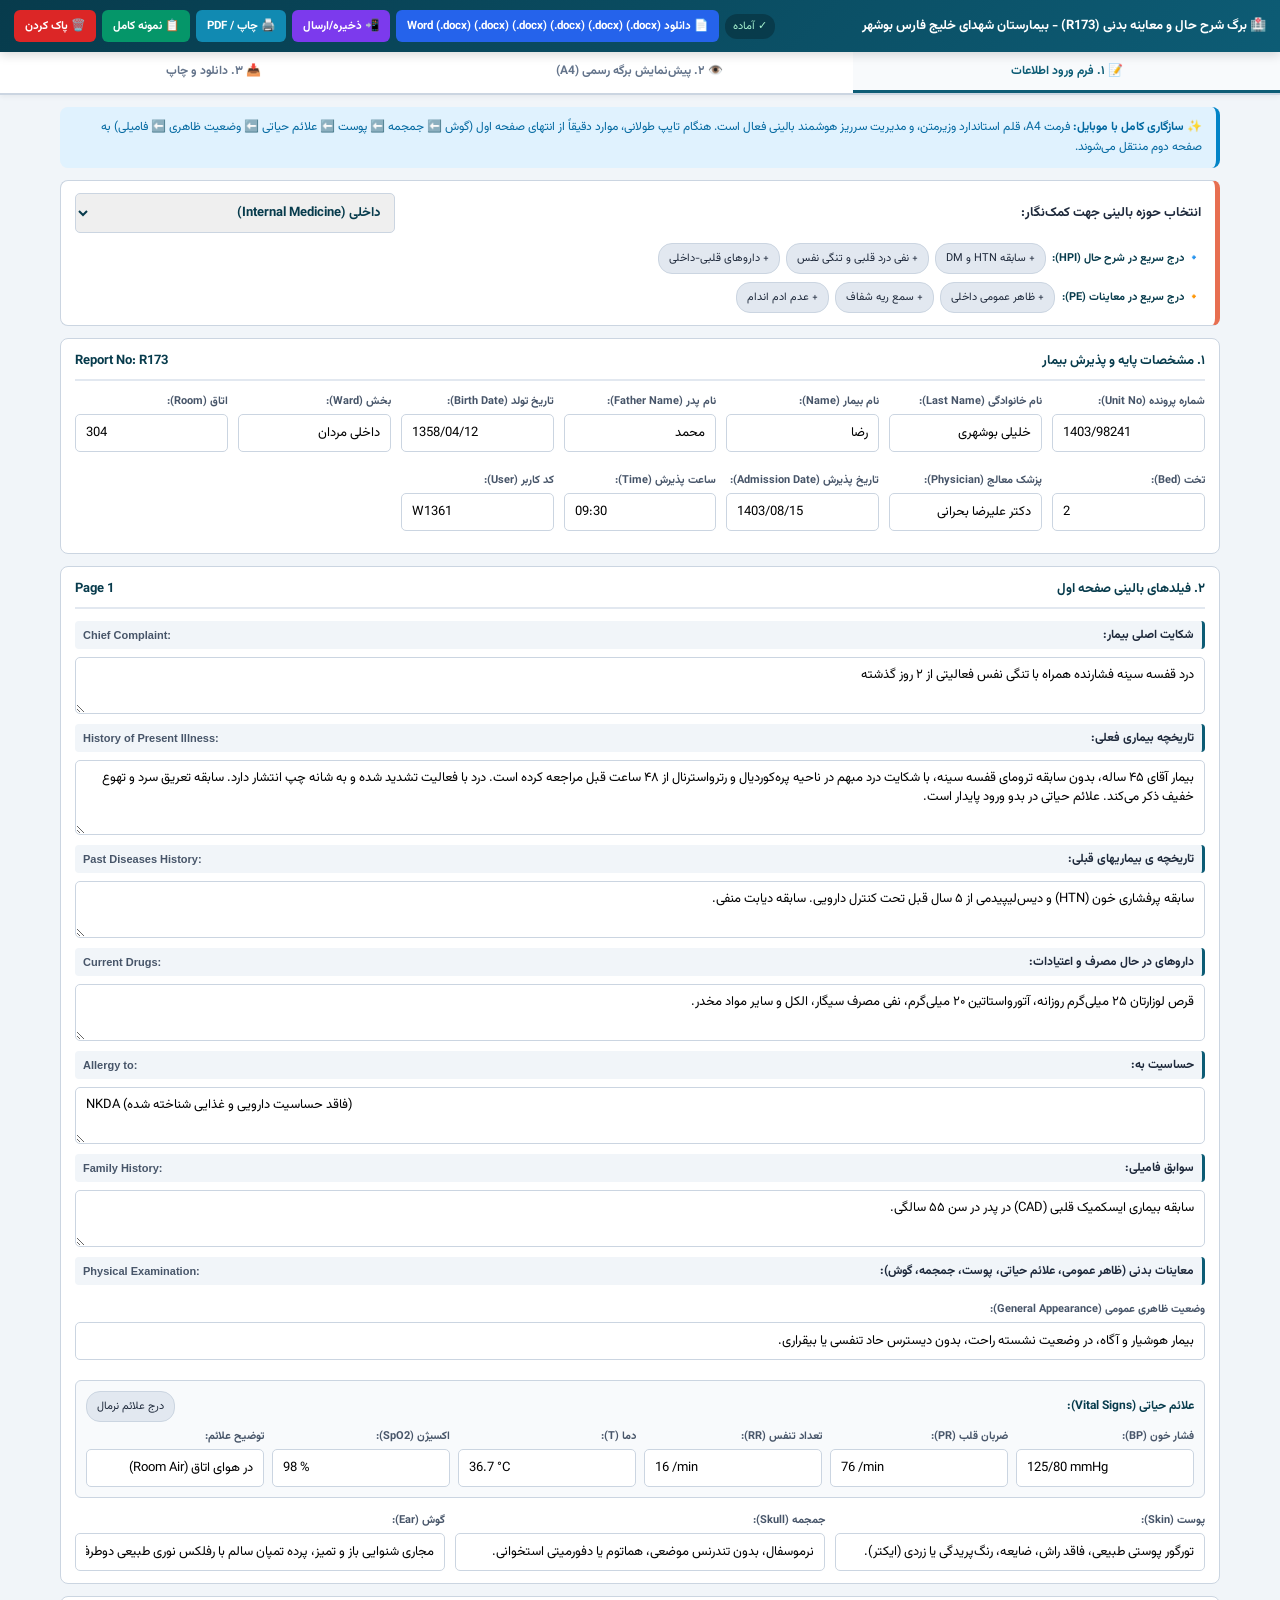
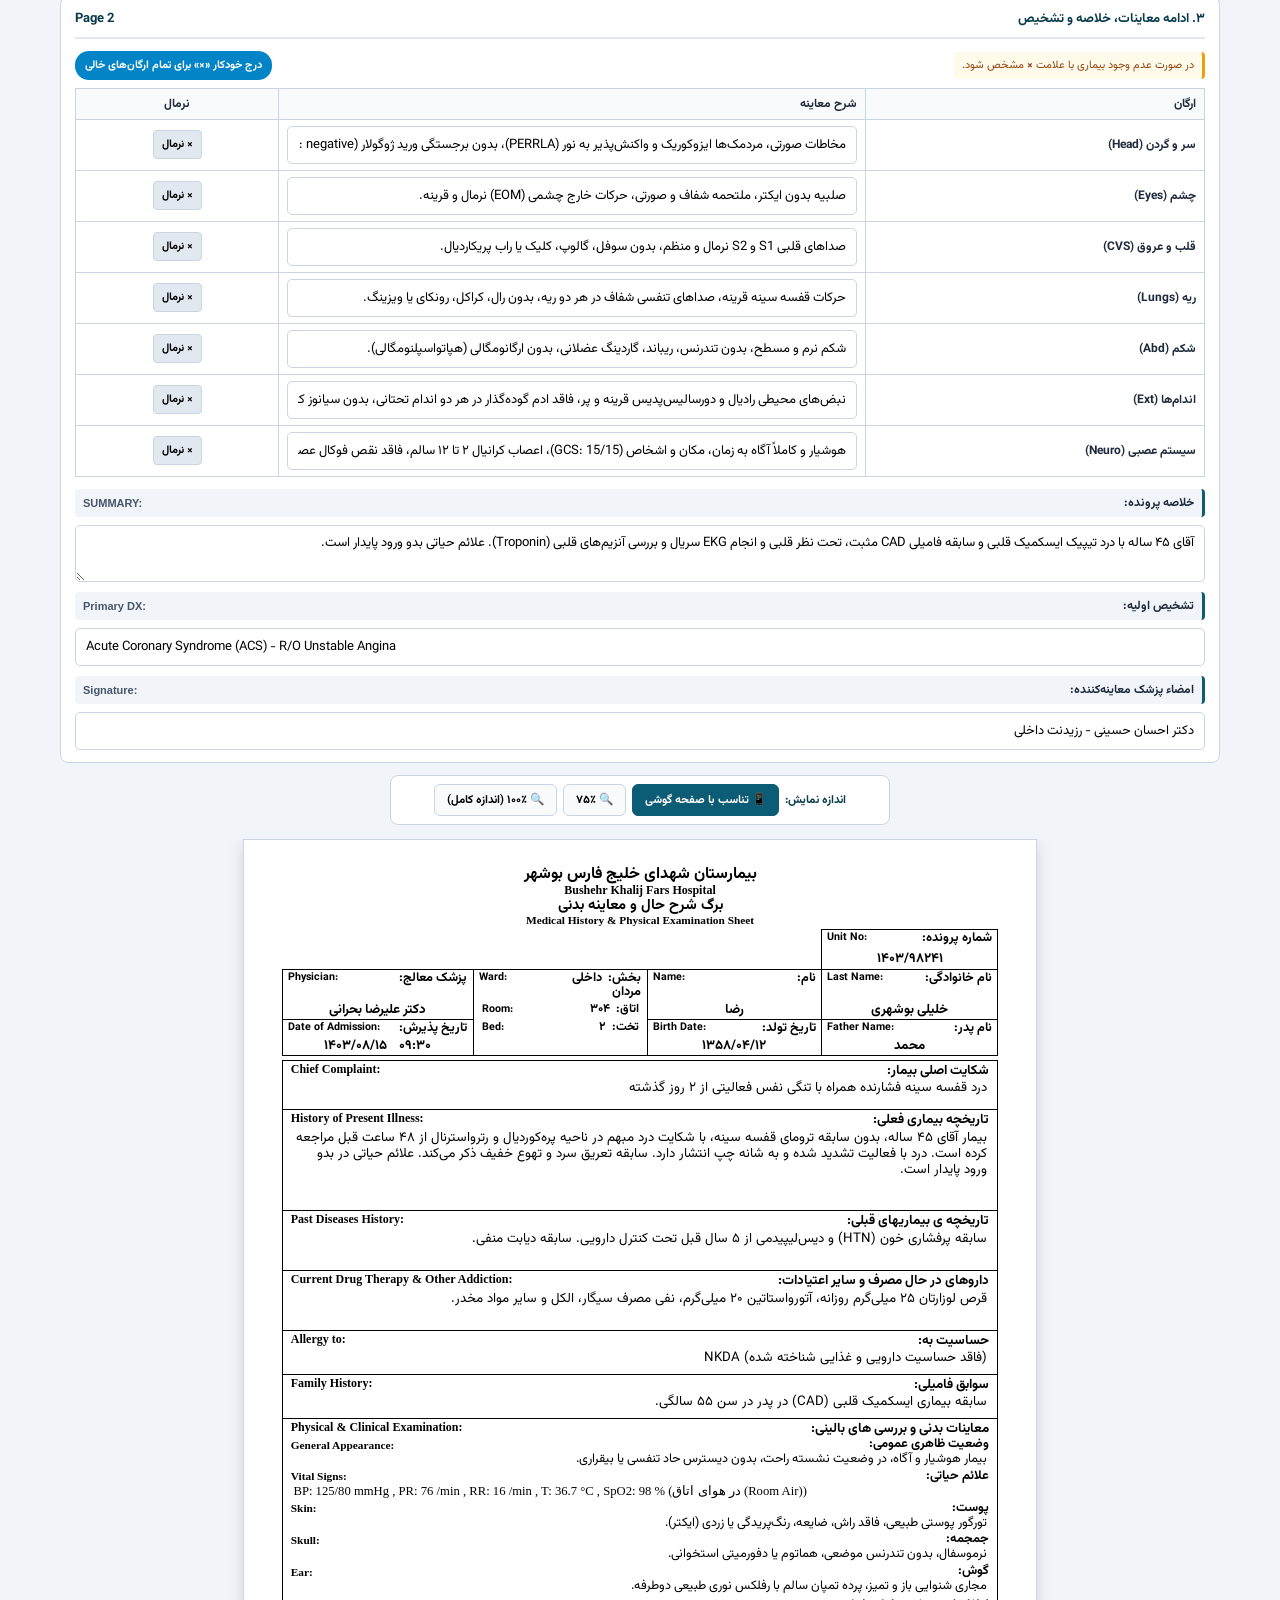
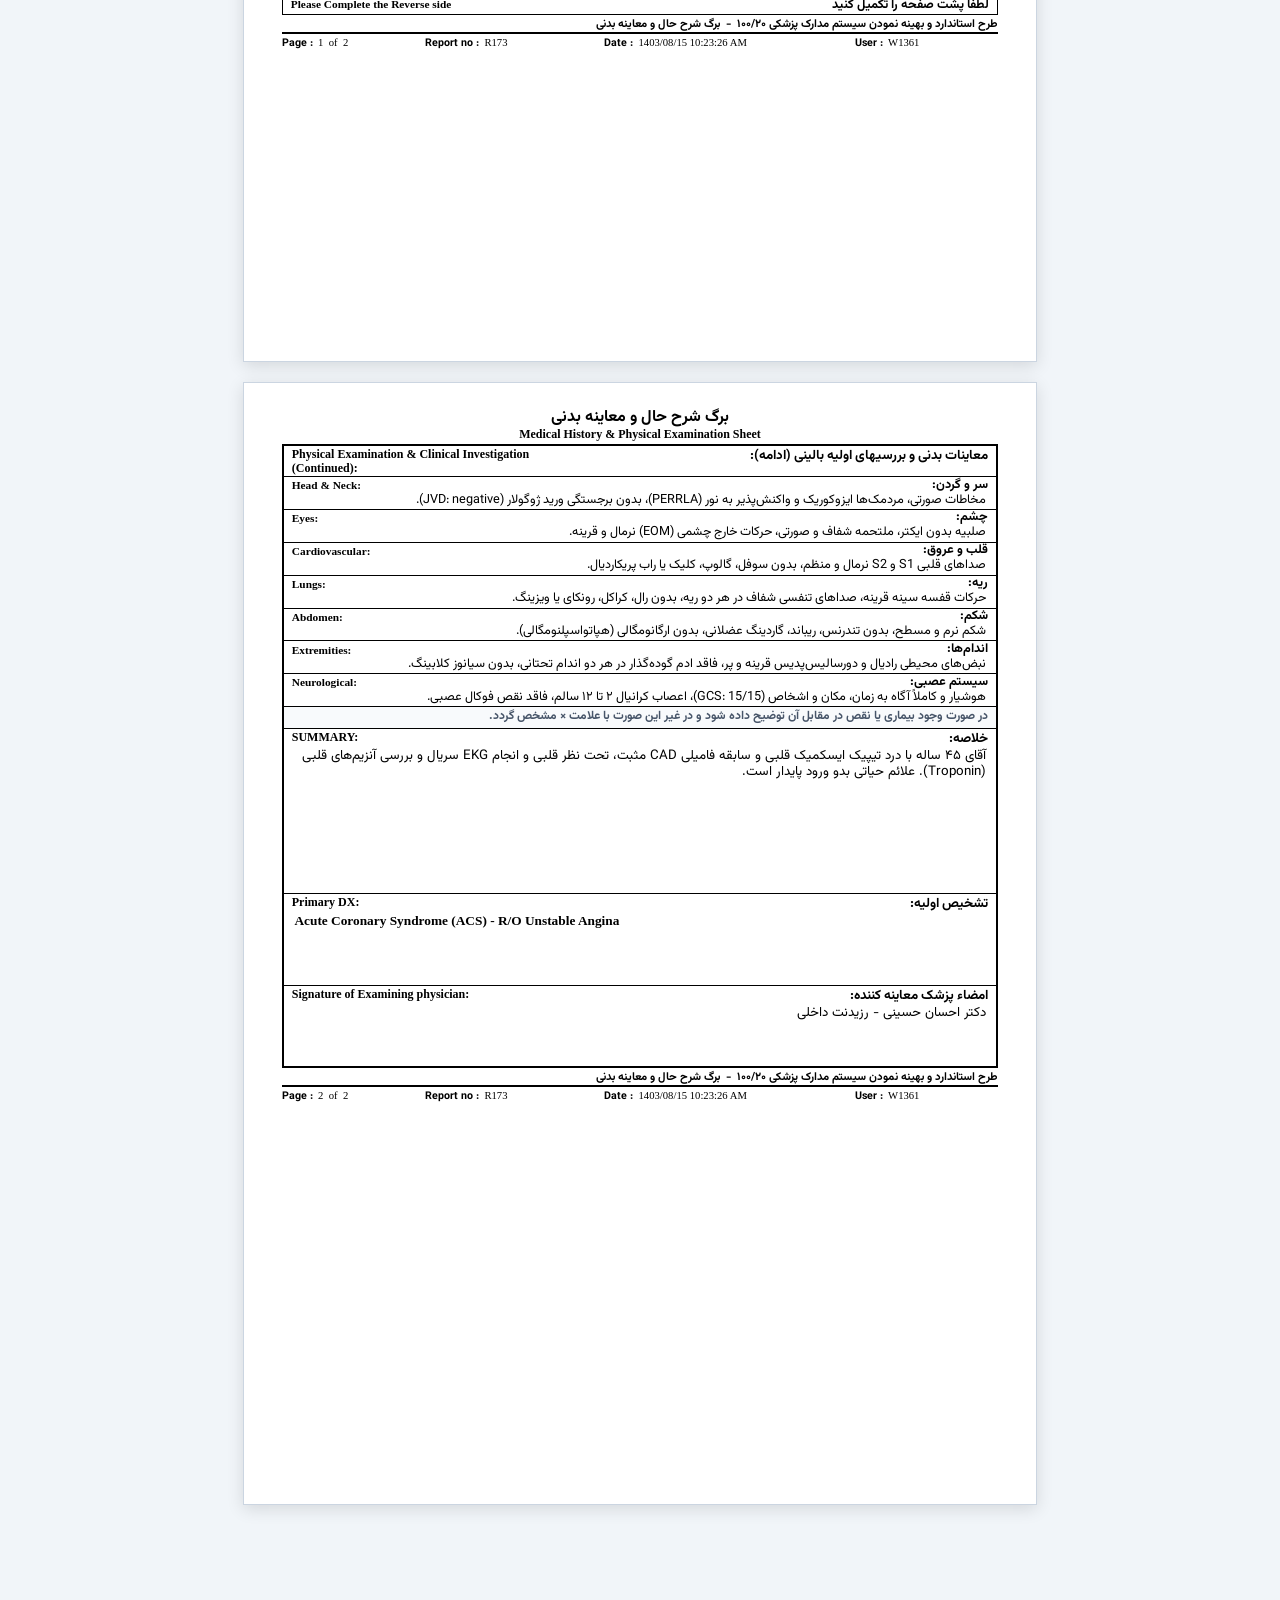
==== commit 73a2e942: "feat(ui): upgrade Word export to docx format Update download labels and script utility to support mo" ====
--- a/public/khalij_fars_hospital_sheet_fixed.html
+++ b/public/khalij_fars_hospital_sheet_fixed.html
@@ -256,7 +256,7 @@
           📲 اشتراک‌گذاری / باز کردن مستقیم در Word
         </button>
         <button type="button" class="btn btn-word" style="justify-content:center; padding:11px;" onclick="exportToWordDoc(); closeMobileModal();">
-          📄 دانلود فایل Word (.doc)
+          📄 دانلود فایل Word استاندارد (.docx)
         </button>
         <button type="button" class="btn btn-print" style="justify-content:center; padding:11px;" onclick="window.print(); closeMobileModal();">
           🖨️ ذخیره به صورت PDF گوشی
@@ -273,7 +273,7 @@
     <div class="brand-title">🏥 برگ شرح حال و معاینه بدنی (R173) - بیمارستان شهدای خلیج فارس بوشهر</div>
     <div class="actions-group">
       <span class="save-status" id="saveStatus">✓ آماده</span>
-      <button type="button" class="btn btn-word" onclick="exportToWordDoc()">📄 دانلود Word</button>
+      <button type="button" class="btn btn-word" onclick="exportToWordDoc()">📄 دانلود Word (.docx) (.docx) (.docx) (.docx) (.docx) (.docx)</button>
       <button type="button" class="btn btn-share" onclick="openMobileModal()">📲 ذخیره/ارسال</button>
       <button type="button" class="btn btn-print" onclick="window.print()">🖨️ چاپ / PDF</button>
       <button type="button" class="btn btn-sample" onclick="loadDefaultSample()">📋 نمونه کامل</button>
@@ -461,7 +461,7 @@
         </button>
 
         <button type="button" class="export-card-btn" style="background:#2563eb;" onclick="exportToWordDoc()">
-          📄 دانلود مستقیم فایل Word (.doc)
+          📄 دانلود مستقیم فایل Word اصلی (.docx)
         </button>
 
         <button type="button" class="export-card-btn" style="background:#0891b2;" onclick="window.print()">
@@ -509,8 +509,20 @@
 
   <script>
 
+    // ============================================================================
+    // ۱. مدیریت وضعیت تب‌ها، زوم موبایل و بهینه‌سازی رندر (Dirty Flag + Debounce)
+    // ============================================================================
     let currentMobileTab = 'form'; // 'form' | 'preview' | 'export'
-    let currentZoomMode = 'fit'; // 'fit' | '75' | '100'
+    let currentZoomMode = 'fit';   // 'fit' | '75' | '100'
+    let isFormDirty = true;        // جلوگیری از رندر تکراری هنگام جابه‌جایی تب
+
+    function debounce(func, wait) {
+      let timeout;
+      return function(...args) {
+        clearTimeout(timeout);
+        timeout = setTimeout(() => func.apply(this, args), wait);
+      };
+    }
 
     function setMobileTab(tab) {
       currentMobileTab = tab;
@@ -534,7 +546,9 @@
         if (prevSec) prevSec.style.display = 'block';
         if (expSec)  expSec.style.display = 'none';
         if (tabPrevBtn) tabPrevBtn.classList.add('active-tab');
-        updatePreview();
+        if (isFormDirty) {
+          updatePreview();
+        }
       } else if (tab === 'export') {
         if (formSec) formSec.style.display = (window.innerWidth >= 992 ? 'block' : 'none');
         if (prevSec) prevSec.style.display = (window.innerWidth >= 992 ? 'block' : 'none');
@@ -573,24 +587,29 @@
       const scaledW = Math.round(794 * scale);
       const scaledH = Math.round(1123 * scale);
 
-      container.innerHTML = 
-        '<div class="a4-page-scale-wrapper" style="width:' + scaledW + 'px; height:' + scaledH + 'px; margin:0 auto 20px auto; position:relative; overflow:visible;">' +
-          '<div class="a4-page" style="width:794px; min-height:1123px; transform: scale(' + scale + '); transform-origin: top right; position:absolute; top:0; right:0;">' +
-            page1 +
-          '</div>' +
-        '</div>' +
-        '<div class="a4-page-scale-wrapper print-page-break" style="width:' + scaledW + 'px; height:' + scaledH + 'px; margin:0 auto 20px auto; position:relative; overflow:visible;">' +
-          '<div class="a4-page" style="width:794px; min-height:1123px; transform: scale(' + scale + '); transform-origin: top right; position:absolute; top:0; right:0;">' +
-            page2 +
-          '</div>' +
-        '</div>';
-    }
-
-    window.addEventListener('resize', () => {
+      container.innerHTML = `
+        <div class="a4-page-scale-wrapper" style="width:${scaledW}px; height:${scaledH}px; margin:0 auto 20px auto; position:relative; overflow:visible;">
+          <div class="a4-page" style="width:794px; min-height:1123px; transform: scale(${scale}); transform-origin: top right; position:absolute; top:0; right:0;">
+            ${page1}
+          </div>
+        </div>
+        <div class="a4-page-scale-wrapper print-page-break" style="width:${scaledW}px; height:${scaledH}px; margin:0 auto 20px auto; position:relative; overflow:visible;">
+          <div class="a4-page" style="width:794px; min-height:1123px; transform: scale(${scale}); transform-origin: top right; position:absolute; top:0; right:0;">
+            ${page2}
+          </div>
+        </div>
+      `;
+      isFormDirty = false;
+    }
+
+    window.addEventListener('resize', debounce(() => {
       if (currentZoomMode === 'fit') updatePreview();
-    });
-
-const STORAGE_KEY = "khalij_fars_ehr_sheet_standalone_v1";
+    }, 200));
+
+    // ============================================================================
+    // ۲. داده‌ها و قالب‌های کمکی بالینی
+    // ============================================================================
+    const STORAGE_KEY = "khalij_fars_ehr_sheet_standalone_v1";
     const allFieldIds = [
       'rec_no','patient_name','patient_family','patient_father','birth_date','ward_name',
       'room_no','bed_no','attending_physician','adm_date','adm_time','user_code',
@@ -674,7 +693,7 @@
         b.textContent = c.label;
         b.onclick = () => {
           const el = document.getElementById(c.target);
-          if (el) { el.value = (el.value ? el.value + ' ' : '') + c.text; el.focus(); onFormChange(); }
+          if (el) { el.value = (el.value ? el.value + ' ' : '') + c.text; el.focus(); onFormChangeImmediate(); }
         };
         return b;
       };
@@ -688,12 +707,12 @@
       document.getElementById('vs_rr').value = '16 /min';
       document.getElementById('vs_t').value = '36.8 °C';
       document.getElementById('vs_spo2').value = '98 %';
-      onFormChange();
+      onFormChangeImmediate();
     }
 
     function setNormal(id) {
       const el = document.getElementById(id);
-      if (el) { el.value = '×'; onFormChange(); }
+      if (el) { el.value = '×'; onFormChangeImmediate(); }
     }
 
     function setAllOrgansNormal() {
@@ -701,7 +720,7 @@
         const el = document.getElementById(id);
         if (el && !el.value.trim()) el.value = '×';
       });
-      onFormChange();
+      onFormChangeImmediate();
     }
 
     function gv(id) {
@@ -710,40 +729,60 @@
     }
 
     function toFaDigits(str) {
-      return (str || '').trim().replace(/\\d/g, d => '۰۱۲۳۴۵۶۷۸۹'[d]);
+      return (str || '').trim().replace(/\d/g, d => '۰۱۲۳۴۵۶۷۸۹'[d]);
+    }
+
+    function sanitizeControlChars(str) {
+      return (str || '')
+        .replace(/[\x00-\x08\x0B\x0C\x0E-\x1F\uFFFE\uFFFF]/g, '')
+        .replace(/[\uD800-\uDBFF](?![\uDC00-\uDFFF])|(?<![\uD800-\uDBFF])[\uDC00-\uDFFF]/g, '');
     }
 
     function esc(s) {
-      return (s || '')
+      return sanitizeControlChars(s)
         .replace(/&/g,"&amp;")
         .replace(/</g,"&lt;")
         .replace(/>/g,"&gt;")
-        .replace(/\\n/g,"<br>");
+        .replace(/\r?\n/g,"<br>");
     }
 
     function isLatinText(str) {
       if (!str) return false;
-      const clean = str.replace(/<br>/g, '').trim();
+      const clean = str.replace(/<br\s*\/?>/gi, '').trim();
       if (!clean || clean === '×') return false;
       const latinCount = (clean.match(/[A-Za-z]/g) || []).length;
-      const persianCount = (clean.match(/[\\u0600-\\u06FF]/g) || []).length;
-      return latinCount > persianCount;
-    }
-
-    function splitTextIntoVisualLines(rawText, charsPerLine = 85) {
+      const persianCount = (clean.match(/[\u0600-\u06FF]/g) || []).length;
+      if (latinCount === 0) return false;
+      if (persianCount === 0) return true;
+      const firstStrongMatch = clean.match(/[A-Za-z\u0600-\u06FF]/);
+      const startsWithPersian = firstStrongMatch ? /[\u0600-\u06FF]/.test(firstStrongMatch[0]) : false;
+      if (startsWithPersian) return false;
+      return latinCount > persianCount * 2;
+    }
+
+    function getVisualCharLength(str) {
+      if (!str) return 0;
+      return str.replace(/[\u200B-\u200F\uFEFF\u064B-\u065F]/g, '').length;
+    }
+
+    // فقط برای محاسبه گنجایش و تخمین تعداد خطوط صفحه اول استفاده می‌شود
+    function splitTextIntoVisualLines(rawText, charsPerLine = 80) {
       if (!rawText) return [''];
-      const trimmedRight = rawText.replace(/\\s+$/, '');
+      const sanitized = sanitizeControlChars(rawText);
+      const trimmedRight = sanitized.replace(/\s+$/, '');
       if (!trimmedRight) return [''];
-      const rawLines = trimmedRight.split(/\\r?\\n/);
+      const rawLines = trimmedRight.split(/\r?\n/);
       const visualLines = [];
       rawLines.forEach(line => {
-        if (line.length <= charsPerLine) {
+        if (getVisualCharLength(line) <= charsPerLine) {
           visualLines.push(line);
         } else {
           let rem = line;
-          while (rem.length > charsPerLine) {
-            let cut = rem.lastIndexOf(' ', charsPerLine);
-            if (cut <= 20) cut = charsPerLine;
+          while (getVisualCharLength(rem) > charsPerLine) {
+            const zwCount = (rem.slice(0, charsPerLine + 15).match(/[\u200B-\u200F\uFEFF\u064B-\u065F]/g) || []).length;
+            const maxSliceIdx = Math.min(rem.length, charsPerLine + zwCount);
+            let cut = rem.lastIndexOf(' ', maxSliceIdx);
+            if (cut <= Math.min(20, Math.floor(charsPerLine * 0.4))) cut = maxSliceIdx;
             visualLines.push(rem.slice(0, cut));
             rem = rem.slice(cut).trimStart();
           }
@@ -754,15 +793,17 @@
     }
 
     function formatLinesArrayParagraph(linesArr, bold) {
-      const joined = (linesArr || []).join('\\n').trim();
-      if (!joined) return '<p dir="rtl" style="margin:0;line-height:1.2;font-family:\'Vazirmatn\',\'B Nazanin\',Tahoma,sans-serif;font-size:10pt;mso-bidi-font-size:10pt;">&nbsp;</p>';
-      const v = esc(linesArr.join('\\n'));
+      const joined = (linesArr || []).join('\n').trim();
+      if (!joined) {
+        return `<p dir="rtl" style="margin:0;line-height:1.2;font-family:'Vazirmatn','B Nazanin',Tahoma,sans-serif;font-size:10pt;mso-bidi-font-size:10pt;">&nbsp;</p>`;
+      }
+      const v = esc(linesArr.join('\n'));
       const isEn = isLatinText(joined);
       const dir = isEn ? 'ltr' : 'rtl';
       const align = isEn ? 'left' : 'right';
-      const font = isEn ? "'Times New Roman',Arial,sans-serif" : "'Vazirmatn','Vazirmatn','B Nazanin',Tahoma,sans-serif";
+      const font = isEn ? "'Times New Roman',Arial,sans-serif" : "'Vazirmatn','B Nazanin',Tahoma,sans-serif";
       const weight = bold ? 'font-weight:bold;' : '';
-      return '<p dir="' + dir + '" align="' + align + '" style="margin:0;line-height:1.2;text-align:' + align + ';unicode-bidi:plaintext;font-family:' + font + ';font-size:10pt;mso-bidi-font-size:10pt;' + weight + '">' + v + '</p>';
+      return `<p dir="${dir}" align="${align}" style="margin:0;line-height:1.2;text-align:${align};unicode-bidi:plaintext;font-family:${font};font-size:10pt;mso-bidi-font-size:10pt;${weight}">${v}</p>`;
     }
 
     function getCombinedVitalSigns() {
@@ -774,68 +815,162 @@
       if (gv('vs_spo2').trim()) parts.push('SpO2: ' + gv('vs_spo2').trim());
       const vitalsStr = parts.join(' , ');
       const note = gv('pe_vitals_note').trim();
-      if (vitalsStr && note) return vitalsStr + ' (' + note + ')';
+      if (vitalsStr && note) return `${vitalsStr} (${note})`;
       return vitalsStr || note || '';
     }
 
-    const stTopLblR = "border-top:1pt solid #000;border-right:1pt solid #000;border-bottom:none;border-left:none;mso-border-top-alt:solid #000 1pt;mso-border-right-alt:solid #000 1pt;mso-border-bottom-alt:none;mso-border-left-alt:none;padding:1.5pt 4pt 0.5pt 2pt;text-align:right;vertical-align:top;font-family:'Vazirmatn','Vazirmatn','B Nazanin',Tahoma,sans-serif;font-size:9.5pt;mso-bidi-font-size:9.5pt;font-weight:bold;line-height:1.1;";
-    const stTopLblL = "border-top:1pt solid #000;border-left:1pt solid #000;border-bottom:none;border-right:none;mso-border-top-alt:solid #000 1pt;mso-border-left-alt:solid #000 1pt;mso-border-bottom-alt:none;mso-border-right-alt:none;padding:1.5pt 2pt 0.5pt 4pt;text-align:left;vertical-align:top;font-family:'Times New Roman',Arial,sans-serif;font-size:8pt;mso-bidi-font-size:8pt;font-weight:bold;line-height:1.1;white-space:nowrap;";
-    const stBotVal  = "border-top:none;border-bottom:1pt solid #000;border-right:1pt solid #000;border-left:1pt solid #000;mso-border-top-alt:none;mso-border-bottom-alt:solid #000 1pt;mso-border-right-alt:solid #000 1pt;mso-border-left-alt:solid #000 1pt;padding:0.5pt 4pt 1.5pt 4pt;text-align:center;vertical-align:middle;font-family:'Vazirmatn','Vazirmatn','B Nazanin',Tahoma,sans-serif;font-size:10pt;mso-bidi-font-size:10pt;font-weight:bold;line-height:1.15;";
-    const stHeadR = "border-top:1pt solid #000;border-right:1pt solid #000;border-bottom:none;border-left:none;mso-border-top-alt:solid #000 1pt;mso-border-right-alt:solid #000 1pt;mso-border-bottom-alt:none;mso-border-left-alt:none;padding:1.5pt 6pt 0.5pt 6pt;text-align:right;vertical-align:top;font-family:'Vazirmatn','Vazirmatn','B Nazanin',Tahoma,sans-serif;font-size:10pt;mso-bidi-font-size:10pt;font-weight:bold;line-height:1.15;";
-    const stHeadL = "border-top:1pt solid #000;border-left:1pt solid #000;border-bottom:none;border-right:none;mso-border-top-alt:solid #000 1pt;mso-border-left-alt:solid #000 1pt;mso-border-bottom-alt:none;mso-border-right-alt:none;padding:1.5pt 6pt 0.5pt 6pt;text-align:left;vertical-align:top;font-family:'Times New Roman',Arial,sans-serif;font-size:9pt;mso-bidi-font-size:9pt;font-weight:bold;line-height:1.15;";
-    const stBody  = "border-top:none;border-bottom:1pt solid #000;border-right:1pt solid #000;border-left:1pt solid #000;mso-border-top-alt:none;mso-border-bottom-alt:solid #000 1pt;mso-border-right-alt:solid #000 1pt;mso-border-left-alt:solid #000 1pt;padding:1pt 8pt 2pt 8pt;vertical-align:top;line-height:1.15;";
-    const stNoLineR = "border-right:1pt solid #000;border-left:none;border-top:none;border-bottom:none;mso-border-right-alt:solid #000 1pt;mso-border-left-alt:none;mso-border-top-alt:none;mso-border-bottom-alt:none;padding:1.5pt 6pt;text-align:right;vertical-align:middle;font-family:'Vazirmatn','Vazirmatn','B Nazanin',Tahoma,sans-serif;font-size:9.5pt;mso-bidi-font-size:9.5pt;line-height:1.15;";
-    const stNoLineL = "border-left:1pt solid #000;border-right:none;border-top:none;border-bottom:none;mso-border-left-alt:solid #000 1pt;mso-border-right-alt:none;mso-border-top-alt:none;mso-border-bottom-alt:none;padding:1.5pt 6pt;text-align:left;vertical-align:middle;font-family:'Times New Roman',Arial,sans-serif;font-size:8.5pt;mso-bidi-font-size:8.5pt;line-height:1.15;";
+    // ============================================================================
+    // ۳. ساخت جداول تفکیک‌شده پیش‌نمایش با Template Literals و بدون پرش ستونی
+    // ============================================================================
+    const stTopLblR = "border-top:1pt solid #000;border-right:1pt solid #000;border-bottom:none;border-left:none;padding:1.5pt 4pt 0.5pt 2pt;text-align:right;vertical-align:top;font-family:'Vazirmatn','B Nazanin',Tahoma,sans-serif;font-size:9.5pt;font-weight:bold;line-height:1.1;";
+    const stTopLblL = "border-top:1pt solid #000;border-left:1pt solid #000;border-bottom:none;border-right:none;padding:1.5pt 2pt 0.5pt 4pt;text-align:left;vertical-align:top;font-family:'Times New Roman',Arial,sans-serif;font-size:8pt;font-weight:bold;line-height:1.1;white-space:nowrap;";
+    const stBotVal  = "border-top:none;border-bottom:1pt solid #000;border-right:1pt solid #000;border-left:1pt solid #000;padding:0.5pt 4pt 1.5pt 4pt;text-align:center;vertical-align:middle;font-family:'Vazirmatn','B Nazanin',Tahoma,sans-serif;font-size:10pt;font-weight:bold;line-height:1.15;";
+    const stHeadR   = "border-top:1pt solid #000;border-right:1pt solid #000;border-bottom:none;border-left:none;padding:1.5pt 6pt 0.5pt 6pt;text-align:right;vertical-align:top;font-family:'Vazirmatn','B Nazanin',Tahoma,sans-serif;font-size:10pt;font-weight:bold;line-height:1.15;";
+    const stHeadL   = "border-top:1pt solid #000;border-left:1pt solid #000;border-bottom:none;border-right:none;padding:1.5pt 6pt 0.5pt 6pt;text-align:left;vertical-align:top;font-family:'Times New Roman',Arial,sans-serif;font-size:9pt;font-weight:bold;line-height:1.15;";
+    const stBody    = "border-top:none;border-bottom:1pt solid #000;border-right:1pt solid #000;border-left:1pt solid #000;padding:1pt 8pt 2pt 8pt;vertical-align:top;line-height:1.15;";
+    const stNoLineR = "border-right:1pt solid #000;border-left:none;border-top:none;border-bottom:none;padding:1.5pt 6pt;text-align:right;vertical-align:middle;font-family:'Vazirmatn','B Nazanin',Tahoma,sans-serif;font-size:9.5pt;line-height:1.15;";
+    const stNoLineL = "border-left:1pt solid #000;border-right:none;border-top:none;border-bottom:none;padding:1.5pt 6pt;text-align:left;vertical-align:middle;font-family:'Times New Roman',Arial,sans-serif;font-size:8.5pt;line-height:1.15;";
 
     function makeClinicalBoxFromLines(faTitle, enTitle, linesArr, heightPt, colspanPerSide, isBold) {
-      const cSide = colspanPerSide > 1 ? 'colspan="' + colspanPerSide + '"' : '';
-      const cFull = 'colspan="' + (colspanPerSide * 2) + '"';
+      const cSide = colspanPerSide > 1 ? `colspan="${colspanPerSide}"` : '';
+      const cFull = `colspan="${colspanPerSide * 2}"`;
       const wR = colspanPerSide === 4 ? '50%' : '55%';
       const wL = colspanPerSide === 4 ? '50%' : '45%';
-      return '<tr>' +
-        '<td ' + cSide + ' width="' + wR + '" dir="rtl" style="' + stHeadR + '"><p dir="rtl" style="margin:0;line-height:1.15;font-family:\'Vazirmatn\',\'B Nazanin\',Tahoma,sans-serif;font-size:10pt;">' + faTitle + ':&rlm;</p></td>' +
-        '<td ' + cSide + ' width="' + wL + '" dir="ltr" style="' + stHeadL + '"><p dir="ltr" style="margin:0;line-height:1.15;font-family:\'Times New Roman\',Arial,sans-serif;font-size:9pt;">' + enTitle + ':</p></td>' +
-        '</tr>' +
-        '<tr style="height:' + heightPt + 'pt;">' +
-        '<td ' + cFull + ' style="' + stBody + 'height:' + heightPt + 'pt;">' + formatLinesArrayParagraph(linesArr, !!isBold) + '</td>' +
-        '</tr>';
-    }
-
+      return `
+        <tr>
+          <td ${cSide} width="${wR}" dir="rtl" style="${stHeadR}"><p dir="rtl" style="margin:0;line-height:1.15;font-family:'Vazirmatn','B Nazanin',Tahoma,sans-serif;font-size:10pt;">${faTitle}:&rlm;</p></td>
+          <td ${cSide} width="${wL}" dir="ltr" style="${stHeadL}"><p dir="ltr" style="margin:0;line-height:1.15;font-family:'Times New Roman',Arial,sans-serif;font-size:9pt;">${enTitle}:</p></td>
+        </tr>
+        <tr style="height:${heightPt}pt;">
+          <td ${cFull} style="${stBody}height:${heightPt}pt;">${formatLinesArrayParagraph(linesArr, !!isBold)}</td>
+        </tr>
+      `;
+    }
+
+    // الگوی ۲ سطری تمام‌عرض برای ارگان‌ها جهت حذف کامل پرش مقادیر بین ستون فارسی و انگلیسی
     function makeBilingualOrganRow(faLabel, enLabel, rawVal, colspanEach, withHorizontalBorders) {
       const cleanVal = (rawVal || '').trim();
       const isEn = isLatinText(cleanVal);
-      const faVal = (!isEn && cleanVal) ? esc(cleanVal) : '';
-      const enVal = (isEn && cleanVal) ? esc(cleanVal) : '';
-      const bTopBot = withHorizontalBorders ? "border-top:1pt solid #000;border-bottom:1pt solid #000;mso-border-top-alt:solid #000 1pt;mso-border-bottom-alt:solid #000 1pt;" : "";
-      const cSpanAttr = colspanEach > 1 ? 'colspan="' + colspanEach + '"' : '';
+      const valDir = isEn ? 'ltr' : 'rtl';
+      const valAlign = isEn ? 'left' : 'right';
+      const valFont = isEn ? "'Times New Roman',Arial,sans-serif" : "'Vazirmatn','B Nazanin',Tahoma,sans-serif";
+      const bTop = withHorizontalBorders ? "border-top:1pt solid #000;" : "";
+      const bBot = withHorizontalBorders ? "border-bottom:1pt solid #000;" : "border-bottom:none;";
+      const cSpanAttr = colspanEach > 1 ? `colspan="${colspanEach}"` : '';
+      const cFullAttr = `colspan="${colspanEach * 2}"`;
       const wR = colspanEach === 4 ? '50%' : '55%';
       const wL = colspanEach === 4 ? '50%' : '45%';
-      return '<tr>' +
-        '<td ' + cSpanAttr + ' width="' + wR + '" dir="rtl" style="' + stNoLineR + bTopBot + '">' +
-        '<p dir="rtl" style="margin:0;line-height:1.15;font-family:\'Vazirmatn\',\'B Nazanin\',Tahoma,sans-serif;font-size:9.5pt;"><span style="font-weight:bold;">' + faLabel + ':&rlm;</span> &nbsp;' + faVal + '</p>' +
-        '</td>' +
-        '<td ' + cSpanAttr + ' width="' + wL + '" dir="ltr" style="' + stNoLineL + bTopBot + '">' +
-        '<p dir="ltr" style="margin:0;line-height:1.15;font-family:\'Times New Roman\',Arial,sans-serif;font-size:8.5pt;"><span style="font-weight:bold;">' + enLabel + ':</span> &nbsp;' + enVal + '</p>' +
-        '</td>' +
-        '</tr>';
+      return `
+        <tr>
+          <td ${cSpanAttr} width="${wR}" dir="rtl" style="${stNoLineR}${bTop}padding:1pt 6pt 0pt 6pt;">
+            <p dir="rtl" style="margin:0;line-height:1.1;font-family:'Vazirmatn','B Nazanin',Tahoma,sans-serif;font-size:9.5pt;font-weight:bold;">${faLabel}:&rlm;</p>
+          </td>
+          <td ${cSpanAttr} width="${wL}" dir="ltr" style="${stNoLineL}${bTop}padding:1pt 6pt 0pt 6pt;">
+            <p dir="ltr" style="margin:0;line-height:1.1;font-family:'Times New Roman',Arial,sans-serif;font-size:8.5pt;font-weight:bold;">${enLabel}:</p>
+          </td>
+        </tr>
+        <tr>
+          <td ${cFullAttr} width="100%" dir="${valDir}" style="border-right:1pt solid #000;border-left:1pt solid #000;border-top:none;${bBot}padding:0pt 8pt 1.5pt 8pt;text-align:${valAlign};vertical-align:top;">
+            <p dir="${valDir}" align="${valAlign}" style="margin:0;line-height:1.15;text-align:${valAlign};unicode-bidi:plaintext;font-family:${valFont};font-size:9.5pt;">${cleanVal ? esc(cleanVal) : '&nbsp;'}</p>
+          </td>
+        </tr>
+      `;
     }
 
     function makeStandardFooter(admDate, user, pageNum, totalPages) {
       const d = (admDate || '').trim() || '1405/07/29';
       const u = (user || '').trim() || 'W1361';
-      return '<table dir="rtl" width="100%" cellspacing="0" cellpadding="0" style="width:100%;border-collapse:collapse;mso-table-dir:bidi;margin-top:2pt;border:none;page-break-inside:avoid;">' +
-        '<tr style="page-break-inside:avoid;">' +
-        '<td colspan="4" dir="rtl" align="right" style="border:none;border-bottom:1.5pt solid #000;mso-border-bottom-alt:solid #000 1.5pt;padding-bottom:1pt;text-align:right;font-family:\'Vazirmatn\',\'B Nazanin\',Tahoma,sans-serif;font-size:8.5pt;line-height:1.1;">' +
-        '<p dir="rtl" style="margin:0;font-family:\'Vazirmatn\',\'B Nazanin\',Tahoma,sans-serif;font-size:8.5pt;font-weight:bold;">طرح استاندارد و بهینه نمودن سیستم مدارک پزشکی ۱۰۰/۲۰ &nbsp;-&nbsp; برگ شرح حال و معاینه بدنی</p>' +
-        '</td>' +
-        '</tr>' +
-        '<tr style="page-break-inside:avoid;">' +
-        '<td width="20%" dir="ltr" align="left" style="border:none;padding-top:1pt;font-family:\'Times New Roman\',Arial,sans-serif;font-size:8pt;"><b>User :</b> &nbsp;' + u + '</td>' +
-        '<td width="35%" dir="ltr" align="left" style="border:none;padding-top:1pt;font-family:\'Times New Roman\',Arial,sans-serif;font-size:8pt;"><b>Date :</b> &nbsp;' + d + ' 10:23:26 AM</td>' +
-        '<td width="25%" dir="ltr" align="left" style="border:none;padding-top:1pt;font-family:\'Times New Roman\',Arial,sans-serif;font-size:8pt;"><b>Report no :</b> &nbsp;R173</td>' +
-        '<td width="20%" dir="ltr" align="left" style="border:none;padding-top:1pt;font-family:\'Times New Roman\',Arial,sans-serif;font-size:8pt;"><b>Page :</b> &nbsp;' + pageNum + ' &nbsp;of &nbsp;' + totalPages + '</td>' +
-        '</tr>' +
-        '</table>';
+      return `
+        <table dir="rtl" width="100%" cellspacing="0" cellpadding="0" style="width:100%;border-collapse:collapse;margin-top:2pt;border:none;page-break-inside:avoid;">
+          <tr style="page-break-inside:avoid;">
+            <td colspan="4" dir="rtl" align="right" style="border:none;border-bottom:1.5pt solid #000;padding-bottom:1pt;text-align:right;font-family:'Vazirmatn','B Nazanin',Tahoma,sans-serif;font-size:8.5pt;line-height:1.1;">
+              <p dir="rtl" style="margin:0;font-family:'Vazirmatn','B Nazanin',Tahoma,sans-serif;font-size:8.5pt;font-weight:bold;">طرح استاندارد و بهینه نمودن سیستم مدارک پزشکی ۱۰۰/۲۰ &nbsp;-&nbsp; برگ شرح حال و معاینه بدنی</p>
+            </td>
+          </tr>
+          <tr style="page-break-inside:avoid;">
+            <td width="20%" dir="ltr" align="left" style="border:none;padding-top:1pt;font-family:'Times New Roman',Arial,sans-serif;font-size:8pt;"><b>User :</b> &nbsp;${u}</td>
+            <td width="35%" dir="ltr" align="left" style="border:none;padding-top:1pt;font-family:'Times New Roman',Arial,sans-serif;font-size:8pt;"><b>Date :</b> &nbsp;${d} 10:23:26 AM</td>
+            <td width="25%" dir="ltr" align="left" style="border:none;padding-top:1pt;font-family:'Times New Roman',Arial,sans-serif;font-size:8pt;"><b>Report no :</b> &nbsp;R173</td>
+            <td width="20%" dir="ltr" align="left" style="border:none;padding-top:1pt;font-family:'Times New Roman',Arial,sans-serif;font-size:8pt;"><b>Page :</b> &nbsp;${pageNum} &nbsp;of &nbsp;${totalPages}</td>
+          </tr>
+        </table>
+      `;
+    }
+
+    function calculatePaginationState() {
+      const vitalsCombined = getCombinedVitalSigns();
+      const LINE_PT = 15.5;
+      const MAX_P1_LINE_BUDGET = 21.0;
+
+      const rawSections = [
+        { key: 'cc', fa: 'شکایت اصلی بیمار', en: 'Chief Complaint', rawText: gv('chief_complaint'), lines: splitTextIntoVisualLines(gv('chief_complaint'), 80), defLines: 1.5, minLines: 1 },
+        { key: 'hpi', fa: 'تاریخچه بیماری فعلی', en: 'History of Present Illness', rawText: gv('hpi'), lines: splitTextIntoVisualLines(gv('hpi'), 80), defLines: 4.0, minLines: 2 },
+        { key: 'pmh', fa: 'تاریخچه ی بیماریهای قبلی', en: 'Past Diseases History', rawText: gv('pmh'), lines: splitTextIntoVisualLines(gv('pmh'), 80), defLines: 1.8, minLines: 1 },
+        { key: 'drugs', fa: 'داروهای در حال مصرف و سایر اعتیادات', en: 'Current Drug Therapy & Other Addiction', rawText: gv('drugs_addiction'), lines: splitTextIntoVisualLines(gv('drugs_addiction'), 80), defLines: 1.8, minLines: 1 },
+        { key: 'allergy', fa: 'حساسیت به', en: 'Allergy to', rawText: gv('allergy'), lines: splitTextIntoVisualLines(gv('allergy'), 80), defLines: 1.2, minLines: 1 },
+        { key: 'fh', fa: 'سوابق فامیلی', en: 'Family History', rawText: gv('family_history'), lines: splitTextIntoVisualLines(gv('family_history'), 80), defLines: 1.2, minLines: 1 }
+      ];
+
+      rawSections.forEach(s => {
+        s.textLineCount = s.lines.length;
+        s.displayLines = Math.max(s.defLines, s.textLineCount);
+      });
+
+      const p1ExamOrgans = [
+        { key: 'ga', fa: 'وضعیت ظاهری عمومی', en: 'General Appearance', v: gv('pe_ga').trim(), cost: 1.1 },
+        { key: 'vitals', fa: 'علائم حیاتی', en: 'Vital Signs', v: vitalsCombined, cost: 1.1 },
+        { key: 'skin', fa: 'پوست', en: 'Skin', v: gv('pe_skin').trim(), cost: 1.1 },
+        { key: 'skull', fa: 'جمجمه', en: 'Skull', v: gv('pe_skull').trim(), cost: 1.1 },
+        { key: 'ear', fa: 'گوش', en: 'Ear', v: gv('pe_ear').trim(), cost: 1.1 }
+      ];
+
+      const getExamBlockCost = (organs) => organs.length === 0 ? 0.8 : (1.1 + organs.reduce((acc, o) => acc + o.cost, 0));
+      const getP1TotalUnits = (secs, organs) => secs.reduce((acc, s) => acc + s.displayLines, 0) + getExamBlockCost(organs);
+
+      if (getP1TotalUnits(rawSections, p1ExamOrgans) > MAX_P1_LINE_BUDGET) {
+        rawSections.forEach(s => { s.displayLines = Math.max(s.minLines, s.textLineCount); });
+      }
+
+      const movedOrgans = [];
+      const movedSectionsToP2 = [];
+
+      while (p1ExamOrgans.length > 0 && getP1TotalUnits(rawSections, p1ExamOrgans) > MAX_P1_LINE_BUDGET) {
+        movedOrgans.unshift(p1ExamOrgans.pop());
+      }
+      while (rawSections.length > 2 && getP1TotalUnits(rawSections, p1ExamOrgans) > MAX_P1_LINE_BUDGET) {
+        movedSectionsToP2.unshift(rawSections.pop());
+      }
+
+      const p1FinalSections = [];
+      const p2FinalSections = [];
+      let usedOnP1 = getExamBlockCost(p1ExamOrgans);
+
+      for (let i = 0; i < rawSections.length; i++) {
+        const sec = rawSections[i];
+        const isHpi = sec.key === 'hpi';
+        const remainingSecs = rawSections.slice(i + 1).reduce((acc, s) => acc + s.minLines, 0);
+        const spaceForThis = MAX_P1_LINE_BUDGET - usedOnP1 - remainingSecs;
+
+        if (spaceForThis >= sec.displayLines || !isHpi) {
+          p1FinalSections.push({ fa: sec.fa, en: sec.en, rawText: sec.rawText, lines: sec.lines, heightPt: Math.round(sec.displayLines * LINE_PT) });
+          usedOnP1 += sec.displayLines;
+        } else {
+          const keepLines = Math.max(2, Math.floor(spaceForThis));
+          const p1Lines = sec.lines.slice(0, keepLines);
+          const p2Lines = sec.lines.slice(keepLines);
+          p1FinalSections.push({ fa: sec.fa, en: sec.en, rawText: p1Lines.join('\n'), lines: p1Lines, heightPt: Math.round(keepLines * LINE_PT) });
+          usedOnP1 += keepLines;
+          if (p2Lines.length > 0) {
+            p2FinalSections.push({ fa: sec.fa + ' (ادامه)', en: sec.en + ' (Continued)', rawText: p2Lines.join('\n'), lines: p2Lines, heightPt: Math.round(p2Lines.length * LINE_PT) });
+          }
+        }
+      }
+
+      movedSectionsToP2.forEach(s => {
+        p2FinalSections.push({ fa: s.fa, en: s.en, rawText: s.rawText, lines: s.lines, heightPt: Math.round(Math.max(s.minLines, s.textLineCount) * LINE_PT) });
+      });
+
+      return { p1FinalSections, p1ExamOrgans, movedOrgans, p2FinalSections, LINE_PT };
     }
 
     function buildHospitalPagesHTML() {
@@ -852,186 +987,104 @@
             admTime = esc(toFaDigits(gv('adm_time'))),
             user = esc(gv('user_code').trim());
 
-      const vitalsCombined = getCombinedVitalSigns();
-      const LINE_PT = 15.5;
-      const MAX_P1_LINE_BUDGET = 21.0;
-
-      const rawSections = [
-        { key: 'cc', fa: 'شکایت اصلی بیمار', en: 'Chief Complaint', lines: splitTextIntoVisualLines(gv('chief_complaint'), 85), defLines: 1.5, minLines: 1 },
-        { key: 'hpi', fa: 'تاریخچه بیماری فعلی', en: 'History of Present Illness', lines: splitTextIntoVisualLines(gv('hpi'), 85), defLines: 4.0, minLines: 2 },
-        { key: 'pmh', fa: 'تاریخچه ی بیماریهای قبلی', en: 'Past Diseases History', lines: splitTextIntoVisualLines(gv('pmh'), 85), defLines: 1.8, minLines: 1 },
-        { key: 'drugs', fa: 'داروهای در حال مصرف و سایر اعتیادات', en: 'Current Drug Therapy & Other Addiction', lines: splitTextIntoVisualLines(gv('drugs_addiction'), 85), defLines: 1.8, minLines: 1 },
-        { key: 'allergy', fa: 'حساسیت به', en: 'Allergy to', lines: splitTextIntoVisualLines(gv('allergy'), 85), defLines: 1.2, minLines: 1 },
-        { key: 'fh', fa: 'سوابق فامیلی', en: 'Family History', lines: splitTextIntoVisualLines(gv('family_history'), 85), defLines: 1.2, minLines: 1 }
-      ];
-
-      rawSections.forEach(s => {
-        s.textLineCount = s.lines.length;
-        s.displayLines = Math.max(s.defLines, s.textLineCount);
-      });
-
-      const p1ExamOrgans = [
-        { key: 'ga', fa: 'وضعیت ظاهری عمومی', en: 'General Appearance', v: gv('pe_ga').trim(), cost: 1.1 },
-        { key: 'vitals', fa: 'علائم حیاتی', en: 'Vital Signs', v: vitalsCombined, cost: 1.1 },
-        { key: 'skin', fa: 'پوست', en: 'Skin', v: gv('pe_skin').trim(), cost: 1.1 },
-        { key: 'skull', fa: 'جمجمه', en: 'Skull', v: gv('pe_skull').trim(), cost: 1.1 },
-        { key: 'ear', fa: 'گوش', en: 'Ear', v: gv('pe_ear').trim(), cost: 1.1 }
-      ];
-
-      const getExamBlockCost = (organs) => {
-        if (organs.length === 0) return 0.8;
-        return 1.1 + organs.reduce((acc, o) => acc + o.cost, 0);
-      };
-
-      const getP1TotalUnits = (secs, organs) => {
-        return secs.reduce((acc, s) => acc + s.displayLines, 0) + getExamBlockCost(organs);
-      };
-
-      if (getP1TotalUnits(rawSections, p1ExamOrgans) > MAX_P1_LINE_BUDGET) {
-        rawSections.forEach(s => {
-          s.displayLines = Math.max(s.minLines, s.textLineCount);
-        });
-      }
-
-      const movedOrgans = [];
-      const movedSectionsToP2 = [];
-
-      while (p1ExamOrgans.length > 0 && getP1TotalUnits(rawSections, p1ExamOrgans) > MAX_P1_LINE_BUDGET) {
-        const popped = p1ExamOrgans.pop();
-        movedOrgans.unshift(popped);
-      }
-
-      while (rawSections.length > 2 && getP1TotalUnits(rawSections, p1ExamOrgans) > MAX_P1_LINE_BUDGET) {
-        const poppedSec = rawSections.pop();
-        movedSectionsToP2.unshift(poppedSec);
-      }
-
-      const p1FinalSections = [];
-      const p2FinalSections = [];
-
-      let usedOnP1 = getExamBlockCost(p1ExamOrgans);
-      for (let i = 0; i < rawSections.length; i++) {
-        const sec = rawSections[i];
-        const isHpi = sec.key === 'hpi';
-        const remainingSecs = rawSections.slice(i + 1).reduce((acc, s) => acc + s.minLines, 0);
-        const spaceForThis = MAX_P1_LINE_BUDGET - usedOnP1 - remainingSecs;
-
-        if (spaceForThis >= sec.displayLines || !isHpi) {
-          p1FinalSections.push({
-            fa: sec.fa, en: sec.en,
-            lines: sec.lines,
-            heightPt: Math.round(sec.displayLines * LINE_PT)
-          });
-          usedOnP1 += sec.displayLines;
-        } else {
-          const keepLines = Math.max(2, Math.floor(spaceForThis));
-          const p1Lines = sec.lines.slice(0, keepLines);
-          const p2Lines = sec.lines.slice(keepLines);
-
-          p1FinalSections.push({
-            fa: sec.fa, en: sec.en,
-            lines: p1Lines,
-            heightPt: Math.round(keepLines * LINE_PT)
-          });
-          usedOnP1 += keepLines;
-
-          if (p2Lines.length > 0) {
-            p2FinalSections.push({
-              fa: sec.fa + ' (ادامه)', en: sec.en + ' (Continued)',
-              lines: p2Lines,
-              heightPt: Math.round(p2Lines.length * LINE_PT)
-            });
-          }
-        }
-      }
-
-      movedSectionsToP2.forEach(s => {
-        p2FinalSections.push({
-          fa: s.fa, en: s.en,
-          lines: s.lines,
-          heightPt: Math.round(Math.max(s.minLines, s.textLineCount) * LINE_PT)
-        });
-      });
-
-      const p1BoxesHTML = p1FinalSections.map(s => makeClinicalBoxFromLines(s.fa, s.en, s.lines, s.heightPt, 4, false)).join('');
+      const { p1FinalSections, p1ExamOrgans, movedOrgans, p2FinalSections, LINE_PT } = calculatePaginationState();
+
+      const p1BoxesHTML = p1FinalSections
+        .map(s => makeClinicalBoxFromLines(s.fa, s.en, [s.rawText], s.heightPt, 1, false))
+        .join('');
 
       let p1ExamBlockHTML = '';
       if (p1ExamOrgans.length > 0) {
-        p1ExamBlockHTML = '<tr>' +
-          '<td colspan="4" width="50%" dir="rtl" style="' + stHeadR + '"><p dir="rtl" style="margin:0;line-height:1.15;font-family:\'Vazirmatn\',\'B Nazanin\',Tahoma,sans-serif;font-size:10pt;">معاینات بدنی و بررسی های بالینی:&rlm;</p></td>' +
-          '<td colspan="4" width="50%" dir="ltr" style="' + stHeadL + '"><p dir="ltr" style="margin:0;line-height:1.15;font-family:\'Times New Roman\',Arial,sans-serif;font-size:9pt;">Physical &amp; Clinical Examination:</p></td>' +
-          '</tr>' +
-          p1ExamOrgans.map(o => makeBilingualOrganRow(o.fa, o.en, o.v, 4, false)).join('') +
-          '<tr>' +
-          '<td colspan="4" width="50%" dir="rtl" style="' + stNoLineR + 'border-bottom:1pt solid #000;font-weight:bold;"><p dir="rtl" style="margin:0;line-height:1.15;font-family:\'Vazirmatn\',\'B Nazanin\',Tahoma,sans-serif;font-size:9.5pt;">لطفا پشت صفحه را تکمیل کنید</p></td>' +
-          '<td colspan="4" width="50%" dir="ltr" style="' + stNoLineL + 'border-bottom:1pt solid #000;font-weight:bold;"><p dir="ltr" style="margin:0;line-height:1.15;font-family:\'Times New Roman\',Arial,sans-serif;font-size:8.5pt;">Please Complete the Reverse side</p></td>' +
-          '</tr>';
+        p1ExamBlockHTML = `
+          <tr>
+            <td width="50%" dir="rtl" style="${stHeadR}"><p dir="rtl" style="margin:0;line-height:1.15;font-family:'Vazirmatn','B Nazanin',Tahoma,sans-serif;font-size:10pt;">معاینات بدنی و بررسی های بالینی:&rlm;</p></td>
+            <td width="50%" dir="ltr" style="${stHeadL}"><p dir="ltr" style="margin:0;line-height:1.15;font-family:'Times New Roman',Arial,sans-serif;font-size:9pt;">Physical &amp; Clinical Examination:</p></td>
+          </tr>
+          ${p1ExamOrgans.map(o => makeBilingualOrganRow(o.fa, o.en, o.v, 1, false)).join('')}
+          <tr>
+            <td width="50%" dir="rtl" style="${stNoLineR}border-bottom:1pt solid #000;font-weight:bold;"><p dir="rtl" style="margin:0;line-height:1.15;font-family:'Vazirmatn','B Nazanin',Tahoma,sans-serif;font-size:9.5pt;">لطفا پشت صفحه را تکمیل کنید</p></td>
+            <td width="50%" dir="ltr" style="${stNoLineL}border-bottom:1pt solid #000;font-weight:bold;"><p dir="ltr" style="margin:0;line-height:1.15;font-family:'Times New Roman',Arial,sans-serif;font-size:8.5pt;">Please Complete the Reverse side</p></td>
+          </tr>
+        `;
       } else {
-        p1ExamBlockHTML = '<tr>' +
-          '<td colspan="4" width="50%" dir="rtl" style="' + stNoLineR + 'border-top:1pt solid #000;border-bottom:1pt solid #000;font-weight:bold;"><p dir="rtl" style="margin:0;line-height:1.15;font-family:\'Vazirmatn\',\'B Nazanin\',Tahoma,sans-serif;font-size:9.5pt;">لطفا پشت صفحه را تکمیل کنید</p></td>' +
-          '<td colspan="4" width="50%" dir="ltr" style="' + stNoLineL + 'border-top:1pt solid #000;border-bottom:1pt solid #000;font-weight:bold;"><p dir="ltr" style="margin:0;line-height:1.15;font-family:\'Times New Roman\',Arial,sans-serif;font-size:8.5pt;">Please Complete the Reverse side</p></td>' +
-          '</tr>';
-      }
-
-      const page1 = '<table dir="rtl" width="100%" cellspacing="0" cellpadding="0" style="width:100%;border-collapse:collapse;border:none;margin-bottom:1pt;">' +
-        '<tr><td width="25%" style="border:none;">&nbsp;</td>' +
-        '<td width="50%" align="center" valign="middle" style="border:none;text-align:center;padding-bottom:1pt;">' +
-        '<p dir="rtl" style="margin:0;line-height:1.1;font-family:\'Vazirmatn\',\'B Nazanin\',Tahoma,sans-serif;font-size:12pt;font-weight:bold;">بیمارستان شهدای خلیج فارس بوشهر</p>' +
-        '<p dir="ltr" style="margin:0;line-height:1.1;font-family:\'Times New Roman\',Arial,sans-serif;font-size:9pt;font-weight:bold;">Bushehr Khalij Fars Hospital</p>' +
-        '<p dir="rtl" style="margin:0.5pt 0 0 0;line-height:1.1;font-family:\'Vazirmatn\',\'B Nazanin\',Tahoma,sans-serif;font-size:11pt;font-weight:bold;">برگ شرح حال و معاینه بدنی</p>' +
-        '<p dir="ltr" style="margin:0;line-height:1.1;font-family:\'Times New Roman\',Arial,sans-serif;font-size:8.5pt;font-weight:bold;">Medical History &amp; Physical Examination Sheet</p>' +
-        '</td><td width="25%" style="border:none;">&nbsp;</td></tr>' +
-        '</table>' +
-        '<table dir="rtl" width="100%" cellspacing="0" cellpadding="0" style="width:100%;border-collapse:collapse;border:none;">' +
-        '<tr>' +
-        '<td width="13%" dir="rtl" style="' + stTopLblR + '"><p dir="rtl" style="margin:0;">شماره پرونده:&rlm;</p></td>' +
-        '<td width="12%" dir="ltr" style="' + stTopLblL + '"><p dir="ltr" style="margin:0;">Unit No:</p></td>' +
-        '<td colspan="6" width="75%" style="border:none;">&nbsp;</td>' +
-        '</tr>' +
-        '<tr>' +
-        '<td colspan="2" width="25%" dir="rtl" style="' + stBotVal + '"><p dir="rtl" align="center" style="margin:0;text-align:center;">' + (recNo || '&nbsp;') + '</p></td>' +
-        '<td colspan="6" width="75%" style="border:none;border-bottom:1pt solid #000;">&nbsp;</td>' +
-        '</tr>' +
-        '<tr>' +
-        '<td width="13%" dir="rtl" style="' + stTopLblR + '"><p dir="rtl" style="margin:0;">نام خانوادگی:&rlm;</p></td>' +
-        '<td width="12%" dir="ltr" style="' + stTopLblL + '"><p dir="ltr" style="margin:0;">Last Name:</p></td>' +
-        '<td width="13%" dir="rtl" style="' + stTopLblR + '"><p dir="rtl" style="margin:0;">نام:&rlm;</p></td>' +
-        '<td width="12%" dir="ltr" style="' + stTopLblL + '"><p dir="ltr" style="margin:0;">Name:</p></td>' +
-        '<td width="14%" dir="rtl" style="' + stTopLblR + '"><p dir="rtl" style="margin:0;">بخش:&rlm; &nbsp;' + ward + '</p></td>' +
-        '<td width="11%" dir="ltr" style="' + stTopLblL + '"><p dir="ltr" style="margin:0;">Ward:</p></td>' +
-        '<td width="13%" dir="rtl" style="' + stTopLblR + '"><p dir="rtl" style="margin:0;">پزشک معالج:&rlm;</p></td>' +
-        '<td width="12%" dir="ltr" style="' + stTopLblL + '"><p dir="ltr" style="margin:0;">Physician:</p></td>' +
-        '</tr>' +
-        '<tr>' +
-        '<td colspan="2" width="25%" dir="rtl" style="' + stBotVal + '"><p dir="rtl" align="center" style="margin:0;text-align:center;">' + (pFamily || '&nbsp;') + '</p></td>' +
-        '<td colspan="2" width="25%" dir="rtl" style="' + stBotVal + '"><p dir="rtl" align="center" style="margin:0;text-align:center;">' + (pName || '&nbsp;') + '</p></td>' +
-        '<td width="14%" dir="rtl" style="' + stNoLineR + 'font-size:9pt;font-weight:bold;"><p dir="rtl" style="margin:0;">اتاق:&rlm; &nbsp;' + room + '</p></td>' +
-        '<td width="11%" dir="ltr" style="' + stNoLineL + 'font-size:8pt;font-weight:bold;"><p dir="ltr" style="margin:0;">Room:</p></td>' +
-        '<td colspan="2" width="25%" dir="rtl" style="' + stBotVal + '"><p dir="rtl" align="center" style="margin:0;text-align:center;">' + (doc || '&nbsp;') + '</p></td>' +
-        '</tr>' +
-        '<tr>' +
-        '<td width="13%" dir="rtl" style="' + stTopLblR + '"><p dir="rtl" style="margin:0;">نام پدر:&rlm;</p></td>' +
-        '<td width="12%" dir="ltr" style="' + stTopLblL + '"><p dir="ltr" style="margin:0;">Father Name:</p></td>' +
-        '<td width="13%" dir="rtl" style="' + stTopLblR + '"><p dir="rtl" style="margin:0;">تاریخ تولد:&rlm;</p></td>' +
-        '<td width="12%" dir="ltr" style="' + stTopLblL + '"><p dir="ltr" style="margin:0;">Birth Date:</p></td>' +
-        '<td width="14%" dir="rtl" style="' + stNoLineR + 'font-size:9pt;font-weight:bold;"><p dir="rtl" style="margin:0;">تخت:&rlm; &nbsp;' + bed + '</p></td>' +
-        '<td width="11%" dir="ltr" style="' + stNoLineL + 'font-size:8pt;font-weight:bold;"><p dir="ltr" style="margin:0;">Bed:</p></td>' +
-        '<td width="11%" dir="rtl" style="' + stTopLblR + '"><p dir="rtl" style="margin:0;">تاریخ پذیرش:&rlm;</p></td>' +
-        '<td width="14%" dir="ltr" style="' + stTopLblL + '"><p dir="ltr" style="margin:0;">Date of Admission:</p></td>' +
-        '</tr>' +
-        '<tr>' +
-        '<td colspan="2" width="25%" dir="rtl" style="' + stBotVal + '"><p dir="rtl" align="center" style="margin:0;text-align:center;">' + (pFather || '&nbsp;') + '</p></td>' +
-        '<td colspan="2" width="25%" dir="rtl" style="' + stBotVal + '"><p dir="rtl" align="center" style="margin:0;text-align:center;">' + (bDate || '&nbsp;') + '</p></td>' +
-        '<td colspan="2" width="25%" dir="rtl" style="' + stBotVal + '"><p dir="rtl" style="margin:0;">&nbsp;</p></td>' +
-        '<td colspan="2" width="25%" dir="rtl" style="' + stBotVal + '"><p dir="rtl" align="center" style="margin:0;text-align:center;">' + ((admTime ? admTime + ' &nbsp;&nbsp; ' : '') + (admDate || '&nbsp;')) + '</p></td>' +
-        '</tr>' +
-        '<tr style="height:3pt;"><td colspan="8" style="border-top:1pt solid #000;border-bottom:1pt solid #000;border-left:none;border-right:none;font-size:1pt;line-height:1pt;">&nbsp;</td></tr>' +
-        p1BoxesHTML +
-        p1ExamBlockHTML +
-        '</table>' +
-        makeStandardFooter(gv('adm_date'), user, 1, 2);
-
-      const overflowBoxesHTML = p2FinalSections.map(s => makeClinicalBoxFromLines(s.fa, s.en, s.lines, s.heightPt, 1, false)).join('');
+        p1ExamBlockHTML = `
+          <tr>
+            <td width="50%" dir="rtl" style="${stNoLineR}border-top:1pt solid #000;border-bottom:1pt solid #000;font-weight:bold;"><p dir="rtl" style="margin:0;line-height:1.15;font-family:'Vazirmatn','B Nazanin',Tahoma,sans-serif;font-size:9.5pt;">لطفا پشت صفحه را تکمیل کنید</p></td>
+            <td width="50%" dir="ltr" style="${stNoLineL}border-top:1pt solid #000;border-bottom:1pt solid #000;font-weight:bold;"><p dir="ltr" style="margin:0;line-height:1.15;font-family:'Times New Roman',Arial,sans-serif;font-size:8.5pt;">Please Complete the Reverse side</p></td>
+          </tr>
+        `;
+      }
+
+      // تفکیک به ۳ جدول مستقل در صفحه اول (هدر، جدول ۸ ستونی مشخصات بیمار، جدول ۲ ستونی شرح حال)
+      const page1 = `
+        <table dir="rtl" width="100%" cellspacing="0" cellpadding="0" style="width:100%;border-collapse:collapse;border:none;margin-bottom:1pt;">
+          <tr>
+            <td width="25%" style="border:none;">&nbsp;</td>
+            <td width="50%" align="center" valign="middle" style="border:none;text-align:center;padding-bottom:1pt;">
+              <p dir="rtl" style="margin:0;line-height:1.1;font-family:'Vazirmatn','B Nazanin',Tahoma,sans-serif;font-size:12pt;font-weight:bold;">بیمارستان شهدای خلیج فارس بوشهر</p>
+              <p dir="ltr" style="margin:0;line-height:1.1;font-family:'Times New Roman',Arial,sans-serif;font-size:9pt;font-weight:bold;">Bushehr Khalij Fars Hospital</p>
+              <p dir="rtl" style="margin:0.5pt 0 0 0;line-height:1.1;font-family:'Vazirmatn','B Nazanin',Tahoma,sans-serif;font-size:11pt;font-weight:bold;">برگ شرح حال و معاینه بدنی</p>
+              <p dir="ltr" style="margin:0;line-height:1.1;font-family:'Times New Roman',Arial,sans-serif;font-size:8.5pt;font-weight:bold;">Medical History &amp; Physical Examination Sheet</p>
+            </td>
+            <td width="25%" style="border:none;">&nbsp;</td>
+          </tr>
+        </table>
+
+        <table dir="rtl" width="100%" cellspacing="0" cellpadding="0" style="width:100%;border-collapse:collapse;border:none;margin-bottom:3pt;">
+          <tr>
+            <td width="13%" dir="rtl" style="${stTopLblR}"><p dir="rtl" style="margin:0;">شماره پرونده:&rlm;</p></td>
+            <td width="12%" dir="ltr" style="${stTopLblL}"><p dir="ltr" style="margin:0;">Unit No:</p></td>
+            <td colspan="6" width="75%" style="border:none;">&nbsp;</td>
+          </tr>
+          <tr>
+            <td colspan="2" width="25%" dir="rtl" style="${stBotVal}"><p dir="rtl" align="center" style="margin:0;text-align:center;">${recNo || '&nbsp;'}</p></td>
+            <td colspan="6" width="75%" style="border:none;border-bottom:1pt solid #000;">&nbsp;</td>
+          </tr>
+          <tr>
+            <td width="13%" dir="rtl" style="${stTopLblR}"><p dir="rtl" style="margin:0;">نام خانوادگی:&rlm;</p></td>
+            <td width="12%" dir="ltr" style="${stTopLblL}"><p dir="ltr" style="margin:0;">Last Name:</p></td>
+            <td width="13%" dir="rtl" style="${stTopLblR}"><p dir="rtl" style="margin:0;">نام:&rlm;</p></td>
+            <td width="12%" dir="ltr" style="${stTopLblL}"><p dir="ltr" style="margin:0;">Name:</p></td>
+            <td width="14%" dir="rtl" style="${stTopLblR}"><p dir="rtl" style="margin:0;">بخش:&rlm; &nbsp;${ward}</p></td>
+            <td width="11%" dir="ltr" style="${stTopLblL}"><p dir="ltr" style="margin:0;">Ward:</p></td>
+            <td width="13%" dir="rtl" style="${stTopLblR}"><p dir="rtl" style="margin:0;">پزشک معالج:&rlm;</p></td>
+            <td width="12%" dir="ltr" style="${stTopLblL}"><p dir="ltr" style="margin:0;">Physician:</p></td>
+          </tr>
+          <tr>
+            <td colspan="2" width="25%" dir="rtl" style="${stBotVal}"><p dir="rtl" align="center" style="margin:0;text-align:center;">${pFamily || '&nbsp;'}</p></td>
+            <td colspan="2" width="25%" dir="rtl" style="${stBotVal}"><p dir="rtl" align="center" style="margin:0;text-align:center;">${pName || '&nbsp;'}</p></td>
+            <td width="14%" dir="rtl" style="${stNoLineR}font-size:9pt;font-weight:bold;"><p dir="rtl" style="margin:0;">اتاق:&rlm; &nbsp;${room}</p></td>
+            <td width="11%" dir="ltr" style="${stNoLineL}font-size:8pt;font-weight:bold;"><p dir="ltr" style="margin:0;">Room:</p></td>
+            <td colspan="2" width="25%" dir="rtl" style="${stBotVal}"><p dir="rtl" align="center" style="margin:0;text-align:center;">${doc || '&nbsp;'}</p></td>
+          </tr>
+          <tr>
+            <td width="13%" dir="rtl" style="${stTopLblR}"><p dir="rtl" style="margin:0;">نام پدر:&rlm;</p></td>
+            <td width="12%" dir="ltr" style="${stTopLblL}"><p dir="ltr" style="margin:0;">Father Name:</p></td>
+            <td width="13%" dir="rtl" style="${stTopLblR}"><p dir="rtl" style="margin:0;">تاریخ تولد:&rlm;</p></td>
+            <td width="12%" dir="ltr" style="${stTopLblL}"><p dir="ltr" style="margin:0;">Birth Date:</p></td>
+            <td width="14%" dir="rtl" style="${stNoLineR}font-size:9pt;font-weight:bold;"><p dir="rtl" style="margin:0;">تخت:&rlm; &nbsp;${bed}</p></td>
+            <td width="11%" dir="ltr" style="${stNoLineL}font-size:8pt;font-weight:bold;"><p dir="ltr" style="margin:0;">Bed:</p></td>
+            <td width="11%" dir="rtl" style="${stTopLblR}"><p dir="rtl" style="margin:0;">تاریخ پذیرش:&rlm;</p></td>
+            <td width="14%" dir="ltr" style="${stTopLblL}"><p dir="ltr" style="margin:0;">Date of Admission:</p></td>
+          </tr>
+          <tr>
+            <td colspan="2" width="25%" dir="rtl" style="${stBotVal}"><p dir="rtl" align="center" style="margin:0;text-align:center;">${pFather || '&nbsp;'}</p></td>
+            <td colspan="2" width="25%" dir="rtl" style="${stBotVal}"><p dir="rtl" align="center" style="margin:0;text-align:center;">${bDate || '&nbsp;'}</p></td>
+            <td colspan="2" width="25%" dir="rtl" style="${stBotVal}"><p dir="rtl" style="margin:0;">&nbsp;</p></td>
+            <td colspan="2" width="25%" dir="rtl" style="${stBotVal}"><p dir="rtl" align="center" style="margin:0;text-align:center;">${(admTime ? admTime + ' &nbsp;&nbsp; ' : '') + (admDate || '&nbsp;')}</p></td>
+          </tr>
+        </table>
+
+        <table dir="rtl" width="100%" cellspacing="0" cellpadding="0" style="width:100%;border-collapse:collapse;border:none;">
+          ${p1BoxesHTML}
+          ${p1ExamBlockHTML}
+        </table>
+        ${makeStandardFooter(gv('adm_date'), user, 1, 2)}
+      `;
+
+      const overflowBoxesHTML = p2FinalSections
+        .map(s => makeClinicalBoxFromLines(s.fa, s.en, [s.rawText], s.heightPt, 1, false))
+        .join('');
       const page2BaseOrgans = [
         ...movedOrgans,
         { fa: 'سر و گردن', en: 'Head & Neck', v: gv('pe_head_neck') },
@@ -1053,36 +1106,46 @@
       const dxH  = Math.max(dxLines.length * LINE_PT,  Math.max(24, Math.round(55  - overflowPt * 0.25)));
       const sigH = Math.max(sigLines.length * LINE_PT, Math.max(24, Math.round(48  - overflowPt * 0.20)));
 
-      const page2 = '<table dir="rtl" width="100%" cellspacing="0" cellpadding="2" style="width:100%;border-collapse:collapse;border:none;margin-bottom:2pt;">' +
-        '<tr><td align="center" style="border:none;text-align:center;">' +
-        '<p dir="rtl" style="margin:0;line-height:1.15;font-family:\'Vazirmatn\',\'B Nazanin\',Tahoma,sans-serif;font-size:12pt;font-weight:bold;">برگ شرح حال و معاینه بدنی</p>' +
-        '<p dir="ltr" style="margin:0;line-height:1.15;font-family:\'Times New Roman\',Arial,sans-serif;font-size:9pt;font-weight:bold;">Medical History &amp; Physical Examination Sheet</p>' +
-        '</td></tr></table>' +
-        '<table dir="rtl" width="100%" cellspacing="0" cellpadding="0" style="width:100%;border-collapse:collapse;border:1.5pt solid #000;">' +
-        overflowBoxesHTML +
-        '<tr>' +
-        '<td width="55%" dir="rtl" style="' + stHeadR + 'border-bottom:1pt solid #000;"><p dir="rtl" style="margin:0;line-height:1.15;font-family:\'Vazirmatn\',\'B Nazanin\',Tahoma,sans-serif;font-size:10pt;">معاینات بدنی و بررسیهای اولیه بالینی (ادامه):&rlm;</p></td>' +
-        '<td width="45%" dir="ltr" style="' + stHeadL + 'border-bottom:1pt solid #000;"><p dir="ltr" style="margin:0;line-height:1.15;font-family:\'Times New Roman\',Arial,sans-serif;font-size:9pt;">Physical Examination &amp; Clinical Investigation (Continued):</p></td>' +
-        '</tr>' +
-        page2OrgansHTML +
-        '<tr><td colspan="2" style="border:1pt solid #000;padding:2.5pt 6pt;background-color:#f8fafc;"><p dir="rtl" style="margin:0;line-height:1.15;font-family:\'Vazirmatn\',\'B Nazanin\',Tahoma,sans-serif;font-size:9pt;font-weight:bold;color:#475569;">در صورت وجود بیماری یا نقص در مقابل آن توضیح داده شود و در غیر این صورت با علامت <b>×</b> مشخص گردد.</p></td></tr>' +
-        '<tr>' +
-        '<td width="55%" dir="rtl" style="' + stHeadR + '"><p dir="rtl" style="margin:0;line-height:1.15;font-family:\'Vazirmatn\',\'B Nazanin\',Tahoma,sans-serif;font-size:10pt;">خلاصه:&rlm;</p></td>' +
-        '<td width="45%" dir="ltr" style="' + stHeadL + '"><p dir="ltr" style="margin:0;line-height:1.15;font-family:\'Times New Roman\',Arial,sans-serif;font-size:9pt;">SUMMARY:</p></td>' +
-        '</tr>' +
-        '<tr style="height:' + sumH + 'pt;"><td colspan="2" style="' + stBody + 'height:' + sumH + 'pt;">' + formatLinesArrayParagraph(sumLines, false) + '</td></tr>' +
-        '<tr>' +
-        '<td width="55%" dir="rtl" style="' + stHeadR + '"><p dir="rtl" style="margin:0;line-height:1.15;font-family:\'Vazirmatn\',\'B Nazanin\',Tahoma,sans-serif;font-size:10pt;">تشخیص اولیه:&rlm;</p></td>' +
-        '<td width="45%" dir="ltr" style="' + stHeadL + '"><p dir="ltr" style="margin:0;line-height:1.15;font-family:\'Times New Roman\',Arial,sans-serif;font-size:9pt;">Primary DX:</p></td>' +
-        '</tr>' +
-        '<tr style="height:' + dxH + 'pt;"><td colspan="2" style="' + stBody + 'height:' + dxH + 'pt;">' + formatLinesArrayParagraph(dxLines, true) + '</td></tr>' +
-        '<tr>' +
-        '<td width="55%" dir="rtl" style="' + stHeadR + '"><p dir="rtl" style="margin:0;line-height:1.15;font-family:\'Vazirmatn\',\'B Nazanin\',Tahoma,sans-serif;font-size:10pt;">امضاء پزشک معاینه کننده:&rlm;</p></td>' +
-        '<td width="45%" dir="ltr" style="' + stHeadL + '"><p dir="ltr" style="margin:0;line-height:1.15;font-family:\'Times New Roman\',Arial,sans-serif;font-size:9pt;">Signature of Examining physician:</p></td>' +
-        '</tr>' +
-        '<tr style="height:' + sigH + 'pt;"><td colspan="2" style="' + stBody + 'height:' + sigH + 'pt;">' + formatLinesArrayParagraph(sigLines, false) + '</td></tr>' +
-        '</table>' +
-        makeStandardFooter(gv('adm_date'), user, 2, 2);
+      const page2 = `
+        <table dir="rtl" width="100%" cellspacing="0" cellpadding="2" style="width:100%;border-collapse:collapse;border:none;margin-bottom:2pt;">
+          <tr>
+            <td align="center" style="border:none;text-align:center;">
+              <p dir="rtl" style="margin:0;line-height:1.15;font-family:'Vazirmatn','B Nazanin',Tahoma,sans-serif;font-size:12pt;font-weight:bold;">برگ شرح حال و معاینه بدنی</p>
+              <p dir="ltr" style="margin:0;line-height:1.15;font-family:'Times New Roman',Arial,sans-serif;font-size:9pt;font-weight:bold;">Medical History &amp; Physical Examination Sheet</p>
+            </td>
+          </tr>
+        </table>
+
+        <table dir="rtl" width="100%" cellspacing="0" cellpadding="0" style="width:100%;border-collapse:collapse;border:1.5pt solid #000;">
+          ${overflowBoxesHTML}
+          <tr>
+            <td width="55%" dir="rtl" style="${stHeadR}border-bottom:1pt solid #000;"><p dir="rtl" style="margin:0;line-height:1.15;font-family:'Vazirmatn','B Nazanin',Tahoma,sans-serif;font-size:10pt;">معاینات بدنی و بررسیهای اولیه بالینی (ادامه):&rlm;</p></td>
+            <td width="45%" dir="ltr" style="${stHeadL}border-bottom:1pt solid #000;"><p dir="ltr" style="margin:0;line-height:1.15;font-family:'Times New Roman',Arial,sans-serif;font-size:9pt;">Physical Examination &amp; Clinical Investigation (Continued):</p></td>
+          </tr>
+          ${page2OrgansHTML}
+          <tr>
+            <td colspan="2" style="border:1pt solid #000;padding:2.5pt 6pt;background-color:#f8fafc;">
+              <p dir="rtl" style="margin:0;line-height:1.15;font-family:'Vazirmatn','B Nazanin',Tahoma,sans-serif;font-size:9pt;font-weight:bold;color:#475569;">در صورت وجود بیماری یا نقص در مقابل آن توضیح داده شود و در غیر این صورت با علامت <b>×</b> مشخص گردد.</p>
+            </td>
+          </tr>
+          <tr>
+            <td width="55%" dir="rtl" style="${stHeadR}"><p dir="rtl" style="margin:0;line-height:1.15;font-family:'Vazirmatn','B Nazanin',Tahoma,sans-serif;font-size:10pt;">خلاصه:&rlm;</p></td>
+            <td width="45%" dir="ltr" style="${stHeadL}"><p dir="ltr" style="margin:0;line-height:1.15;font-family:'Times New Roman',Arial,sans-serif;font-size:9pt;">SUMMARY:</p></td>
+          </tr>
+          <tr style="height:${sumH}pt;"><td colspan="2" style="${stBody}height:${sumH}pt;">${formatLinesArrayParagraph([gv('clinical_summary')], false)}</td></tr>
+          <tr>
+            <td width="55%" dir="rtl" style="${stHeadR}"><p dir="rtl" style="margin:0;line-height:1.15;font-family:'Vazirmatn','B Nazanin',Tahoma,sans-serif;font-size:10pt;">تشخیص اولیه:&rlm;</p></td>
+            <td width="45%" dir="ltr" style="${stHeadL}"><p dir="ltr" style="margin:0;line-height:1.15;font-family:'Times New Roman',Arial,sans-serif;font-size:9pt;">Primary DX:</p></td>
+          </tr>
+          <tr style="height:${dxH}pt;"><td colspan="2" style="${stBody}height:${dxH}pt;">${formatLinesArrayParagraph([gv('primary_dx')], true)}</td></tr>
+          <tr>
+            <td width="55%" dir="rtl" style="${stHeadR}"><p dir="rtl" style="margin:0;line-height:1.15;font-family:'Vazirmatn','B Nazanin',Tahoma,sans-serif;font-size:10pt;">امضاء پزشک معاینه کننده:&rlm;</p></td>
+            <td width="45%" dir="ltr" style="${stHeadL}"><p dir="ltr" style="margin:0;line-height:1.15;font-family:'Times New Roman',Arial,sans-serif;font-size:9pt;">Signature of Examining physician:</p></td>
+          </tr>
+          <tr style="height:${sigH}pt;"><td colspan="2" style="${stBody}height:${sigH}pt;">${formatLinesArrayParagraph([gv('examining_physician')], false)}</td></tr>
+        </table>
+        ${makeStandardFooter(gv('adm_date'), user, 2, 2)}
+      `;
 
       return { page1, page2 };
     }
@@ -1090,16 +1153,6 @@
     function updatePreview() {
       const { page1, page2 } = buildHospitalPagesHTML();
       renderScaledPages(page1, page2);
-    }
-
-    function onFormChange() {
-      updatePreview();
-      saveToStorage();
-      const st = document.getElementById('saveStatus');
-      if (st) {
-        st.textContent = 'ذخیره شد ✓';
-        setTimeout(() => { st.textContent = '✓ آماده'; }, 1500);
-      }
     }
 
     function saveToStorage() {
@@ -1108,7 +1161,39 @@
         const el = document.getElementById(id);
         if (el) obj[id] = el.value;
       });
-      try { localStorage.setItem(STORAGE_KEY, JSON.stringify(obj)); } catch (e) {}
+      const st = document.getElementById('saveStatus');
+      try {
+        localStorage.setItem(STORAGE_KEY, JSON.stringify(obj));
+        if (st) {
+          st.textContent = 'ذخیره شد ✓';
+          setTimeout(() => { st.textContent = '✓ آماده'; }, 1500);
+        }
+      } catch (e) {
+        if (st) st.textContent = '⚠ حافظه مرورگر در دسترس نیست';
+      }
+    }
+
+    // تفکیک کامل رندر پیش‌نمایش و ذخیره‌سازی در LocalStorage با Debounce
+    const debouncedPreview = debounce(() => {
+      if (window.innerWidth >= 992 || currentMobileTab === 'preview') {
+        updatePreview();
+      }
+    }, 300);
+
+    const debouncedSave = debounce(saveToStorage, 1200);
+
+    function onFormInput() {
+      isFormDirty = true;
+      debouncedPreview();
+      debouncedSave();
+    }
+
+    function onFormChangeImmediate() {
+      isFormDirty = true;
+      if (window.innerWidth >= 992 || currentMobileTab === 'preview') {
+        updatePreview();
+      }
+      saveToStorage();
     }
 
     function loadFromStorage() {
@@ -1177,7 +1262,7 @@
         if (el && sample[id] !== undefined) el.value = sample[id];
       });
       applySpecialtyTemplate();
-      onFormChange();
+      onFormChangeImmediate();
     }
 
     function clearFormConfirm() {
@@ -1186,58 +1271,544 @@
         const el = document.getElementById(id);
         if (el && id !== 'specialtySelect') el.value = '';
       });
-      onFormChange();
-    }
-
-    function generateWordDocHtml() {
-      const { page1, page2 } = buildHospitalPagesHTML();
-      return '<!DOCTYPE html><html xmlns:o="urn:schemas-microsoft-com:office:office" xmlns:w="urn:schemas-microsoft-com:office:word" xmlns="http://www.w3.org/TR/REC-html40" lang="fa" dir="rtl"><head><meta http-equiv="Content-Type" content="text/html; charset=utf-8"><title>برگ شرح حال و معاینه بدنی</title><style>@page Section1 { size: 595.3pt 841.9pt; margin: 19.8pt 28.3pt; mso-header-margin: 14.2pt; mso-footer-margin: 14.2pt; } div.Section1 { page: Section1; } p, table, td, span, div { font-family: \'B Nazanin\', Tahoma, Arial, sans-serif; mso-bidi-font-family: \'B Nazanin\'; } br.pageBreak { page-break-before: always; mso-break-type: section-break; }</style></head><body style="direction:rtl;margin:0;padding:0;"><div class="Section1">' + page1 + '<br class="pageBreak" clear="all" style="page-break-before:always;mso-break-type:section-break;" />' + page2 + '</div></body></html>';
+      onFormChangeImmediate();
+    }
+
+    // ============================================================================
+    // ۴. مولد بومی فایل واقعی Word با فرمت استاندارد .docx (Office Open XML ZIP)
+    // با جداول تفکیک‌شده، Word-Wrapping طبیعی، حذف پرش ستونی و کشینگ هوشمند
+    // ============================================================================
+    function xmlEsc(str) {
+      return sanitizeControlChars(str)
+        .replace(/&/g, '&amp;')
+        .replace(/</g, '&lt;')
+        .replace(/>/g, '&gt;')
+        .replace(/"/g, '&quot;')
+        .replace(/'/g, '&apos;');
+    }
+
+    const CRC32_TABLE = (() => {
+      const table = new Uint32Array(256);
+      for (let i = 0; i < 256; i++) {
+        let c = i;
+        for (let k = 0; k < 8; k++) {
+          c = (c & 1) ? (0xedb88320 ^ (c >>> 1)) : (c >>> 1);
+        }
+        table[i] = c >>> 0;
+      }
+      return table;
+    })();
+
+    function crc32Bytes(bytes) {
+      let c = 0xffffffff;
+      for (let i = 0; i < bytes.length; i++) {
+        c = CRC32_TABLE[(c ^ bytes[i]) & 0xff] ^ (c >>> 8);
+      }
+      return (c ^ 0xffffffff) >>> 0;
+    }
+
+    function createZipArchive(files) {
+      const encoder = new TextEncoder();
+      const entries = files.map(f => {
+        const nameBytes = encoder.encode(f.name);
+        const dataBytes = encoder.encode(f.content);
+        const crc = crc32Bytes(dataBytes);
+        return { nameBytes, dataBytes, crc, offset: 0 };
+      });
+
+      let localSize = 0;
+      let cdSize = 0;
+      for (let i = 0; i < entries.length; i++) {
+        const e = entries[i];
+        e.offset = localSize;
+        localSize += 30 + e.nameBytes.length + e.dataBytes.length;
+        cdSize += 46 + e.nameBytes.length;
+      }
+
+      const totalSize = localSize + cdSize + 22;
+      const out = new Uint8Array(totalSize);
+      const view = new DataView(out.buffer);
+      let pos = 0;
+
+      for (let i = 0; i < entries.length; i++) {
+        const e = entries[i];
+        view.setUint32(pos, 0x04034b50, true); pos += 4;
+        view.setUint16(pos, 20, true); pos += 2;
+        view.setUint16(pos, 0x0800, true); pos += 2;
+        view.setUint16(pos, 0, true); pos += 2;
+        view.setUint16(pos, 0, true); pos += 2;
+        view.setUint16(pos, 0x0021, true); pos += 2;
+        view.setUint32(pos, e.crc, true); pos += 4;
+        view.setUint32(pos, e.dataBytes.length, true); pos += 4;
+        view.setUint32(pos, e.dataBytes.length, true); pos += 4;
+        view.setUint16(pos, e.nameBytes.length, true); pos += 2;
+        view.setUint16(pos, 0, true); pos += 2;
+        out.set(e.nameBytes, pos); pos += e.nameBytes.length;
+        out.set(e.dataBytes, pos); pos += e.dataBytes.length;
+      }
+
+      const cdOffset = pos;
+
+      for (let i = 0; i < entries.length; i++) {
+        const e = entries[i];
+        view.setUint32(pos, 0x02014b50, true); pos += 4;
+        view.setUint16(pos, 20, true); pos += 2;
+        view.setUint16(pos, 20, true); pos += 2;
+        view.setUint16(pos, 0x0800, true); pos += 2;
+        view.setUint16(pos, 0, true); pos += 2;
+        view.setUint16(pos, 0, true); pos += 2;
+        view.setUint16(pos, 0x0021, true); pos += 2;
+        view.setUint32(pos, e.crc, true); pos += 4;
+        view.setUint32(pos, e.dataBytes.length, true); pos += 4;
+        view.setUint32(pos, e.dataBytes.length, true); pos += 4;
+        view.setUint16(pos, e.nameBytes.length, true); pos += 2;
+        view.setUint16(pos, 0, true); pos += 2;
+        view.setUint16(pos, 0, true); pos += 2;
+        view.setUint16(pos, 0, true); pos += 2;
+        view.setUint16(pos, 0, true); pos += 2;
+        view.setUint32(pos, 0, true); pos += 4;
+        view.setUint32(pos, e.offset, true); pos += 4;
+        out.set(e.nameBytes, pos); pos += e.nameBytes.length;
+      }
+
+      view.setUint32(pos, 0x06054b50, true); pos += 4;
+      view.setUint16(pos, 0, true); pos += 2;
+      view.setUint16(pos, 0, true); pos += 2;
+      view.setUint16(pos, entries.length, true); pos += 2;
+      view.setUint16(pos, entries.length, true); pos += 2;
+      view.setUint32(pos, cdSize, true); pos += 4;
+      view.setUint32(pos, cdOffset, true); pos += 4;
+      view.setUint16(pos, 0, true); pos += 2;
+
+      return out;
+    }
+
+    // استفاده صریح و استاندارد از کلیدهای top, left, bottom, right
+    function wBorders(b = {}) {
+      const sz = b.size || 6;
+      return `<w:tcBorders>
+        ${b.top ? `<w:top w:val="single" w:sz="${sz}" w:space="0" w:color="000000"/>` : '<w:top w:val="nil"/>'}
+        ${b.left ? `<w:left w:val="single" w:sz="${sz}" w:space="0" w:color="000000"/>` : '<w:left w:val="nil"/>'}
+        ${b.bottom ? `<w:bottom w:val="single" w:sz="${sz}" w:space="0" w:color="000000"/>` : '<w:bottom w:val="nil"/>'}
+        ${b.right ? `<w:right w:val="single" w:sz="${sz}" w:space="0" w:color="000000"/>` : '<w:right w:val="nil"/>'}
+      </w:tcBorders>`;
+    }
+
+    function wRun(text, opts = {}) {
+      const sz = opts.szHalfPt || 20;
+      const font = opts.isEn ? 'Times New Roman' : 'B Nazanin';
+      const boldTag = opts.bold ? '<w:b/><w:bCs/>' : '';
+      const rtlTag = opts.isEn ? '' : '<w:rtl/>';
+      const colorTag = opts.color ? `<w:color w:val="${opts.color}"/>` : '';
+      return `<w:r><w:rPr><w:rFonts w:ascii="${font}" w:hAnsi="${font}" w:cs="B Nazanin"/>${boldTag}${colorTag}<w:sz w:val="${sz}"/><w:szCs w:val="${sz}"/>${rtlTag}</w:rPr><w:t xml:space="preserve">${xmlEsc(text)}</w:t></w:r>`;
+    }
+
+    function wPara(runsXml, opts = {}) {
+      const rtl = opts.rtl !== false;
+      const jcTag = opts.align === 'center' ? '<w:jc w:val="center"/>' : '';
+      const bidiTag = rtl ? '<w:bidi/>' : '';
+      const line = opts.lineDxa || 230;
+      const before = opts.beforeDxa !== undefined ? opts.beforeDxa : 10;
+      const after = opts.afterDxa !== undefined ? opts.afterDxa : 10;
+      return `<w:p><w:pPr>${bidiTag}<w:spacing w:before="${before}" w:after="${after}" w:line="${line}" w:lineRule="auto"/>${jcTag}</w:pPr>${runsXml}</w:p>`;
+    }
+
+    function wCell(innerParasXml, opts) {
+      const spanTag = (opts.gridSpan && opts.gridSpan > 1) ? `<w:gridSpan w:val="${opts.gridSpan}"/>` : '';
+      const vAlignTag = `<w:vAlign w:val="${opts.vAlign || 'top'}"/>`;
+      const shdTag = opts.shading ? `<w:shd w:val="clear" w:color="auto" w:fill="${opts.shading}"/>` : '';
+      return `<w:tc><w:tcPr><w:tcW w:w="${opts.widthDxa}" w:type="dxa"/>${spanTag}${wBorders(opts.borders || {})}${shdTag}<w:tcMar><w:top w:w="20" w:type="dxa"/><w:bottom w:w="20" w:type="dxa"/><w:left w:w="75" w:type="dxa"/><w:right w:w="75" w:type="dxa"/></w:tcMar>${vAlignTag}</w:tcPr>${innerParasXml}</w:tc>`;
+    }
+
+    // واگذاری شکستن خطوط به موتور Word (فقط شکست بر اساس خطوط واقعی Enter کاربر)
+    function makeNaturalWordParas(rawText, bold = false) {
+      const trimmed = (rawText || '').trim();
+      if (!trimmed) return wPara(wRun(' ', { szHalfPt: 20 }));
+      const isEn = isLatinText(trimmed);
+      return trimmed
+        .split(/\r?\n/)
+        .map(p => wPara(wRun(p || ' ', { bold: !!bold, szHalfPt: 20, isEn }), { rtl: !isEn }))
+        .join('');
+    }
+
+    function buildRealDocxBytes() {
+      const recNo = toFaDigits(gv('rec_no')),
+            pName = gv('patient_name').trim(),
+            pFamily = gv('patient_family').trim(),
+            pFather = gv('patient_father').trim(),
+            bDate = toFaDigits(gv('birth_date')),
+            ward = gv('ward_name').trim(),
+            room = toFaDigits(gv('room_no')),
+            bed = toFaDigits(gv('bed_no')),
+            doc = gv('attending_physician').trim(),
+            admDate = toFaDigits(gv('adm_date')),
+            admTime = toFaDigits(gv('adm_time')),
+            user = gv('user_code').trim() || 'W1361';
+
+      const { p1FinalSections, p1ExamOrgans, movedOrgans, p2FinalSections, LINE_PT } = calculatePaginationState();
+
+      const C1 = 1400, C2 = 1293, C3 = 1400, C4 = 1293, C5 = 1508, C6 = 1185, C7 = 1400, C8 = 1293;
+      const PAIR = 2693, HALF = 5386, FULL = 10772;
+      const P2_R = 5925, P2_L = 4847;
+
+      const makeBoxRows2Col = (fa, en, rawText, heightPt, colR, colL, bold) => {
+        const hDxa = Math.max(260, Math.round(heightPt * 18));
+        return `
+          <w:tr>
+            ${wCell(wPara(wRun(fa + ':', { bold: true, szHalfPt: 19, isEn: false }), { rtl: true }), { widthDxa: colR, borders: { top: true, right: true } })}
+            ${wCell(wPara(wRun(en + ':', { bold: true, szHalfPt: 18, isEn: true }), { rtl: false }), { widthDxa: colL, borders: { top: true, left: true } })}
+          </w:tr>
+          <w:tr>
+            <w:trPr><w:trHeight w:val="${hDxa}" w:hRule="atLeast"/></w:trPr>
+            ${wCell(makeNaturalWordParas(rawText, bold), { widthDxa: colR + colL, gridSpan: 2, borders: { bottom: true, left: true, right: true } })}
+          </w:tr>
+        `;
+      };
+
+      // الگوی ۲ سطری تمام‌عرض برای ردیف ارگان‌ها در DOCX جهت حذف کامل پرش متن
+      const makeOrganRow2Col = (fa, en, rawVal, colR, colL, withHorizontalBorders) => {
+        const cleanVal = (rawVal || '').trim();
+        const isEn = isLatinText(cleanVal);
+        return `
+          <w:tr>
+            ${wCell(wPara(wRun(fa + ':', { bold: true, szHalfPt: 18, isEn: false }), { rtl: true, beforeDxa: 4, afterDxa: 2, lineDxa: 190 }), { widthDxa: colR, borders: { top: withHorizontalBorders, right: true }, vAlign: 'center' })}
+            ${wCell(wPara(wRun(en + ':', { bold: true, szHalfPt: 16, isEn: true }), { rtl: false, beforeDxa: 4, afterDxa: 2, lineDxa: 190 }), { widthDxa: colL, borders: { top: withHorizontalBorders, left: true }, vAlign: 'center' })}
+          </w:tr>
+          <w:tr>
+            ${wCell(wPara(wRun(cleanVal || ' ', { bold: false, szHalfPt: 18, isEn }), { rtl: !isEn, beforeDxa: 2, afterDxa: 6, lineDxa: 200 }), { widthDxa: colR + colL, gridSpan: 2, borders: { bottom: withHorizontalBorders, left: true, right: true }, vAlign: 'top' })}
+          </w:tr>
+        `;
+      };
+
+      const p1BoxesXml = p1FinalSections
+        .map(s => makeBoxRows2Col(s.fa, s.en, s.rawText, s.heightPt, HALF, HALF, false))
+        .join('');
+
+      let p1ExamXml = '';
+      if (p1ExamOrgans.length > 0) {
+        p1ExamXml = `
+          <w:tr>
+            ${wCell(wPara(wRun('معاینات بدنی و بررسی های بالینی:', { bold: true, szHalfPt: 19, isEn: false }), { rtl: true }), { widthDxa: HALF, borders: { top: true, right: true } })}
+            ${wCell(wPara(wRun('Physical & Clinical Examination:', { bold: true, szHalfPt: 18, isEn: true }), { rtl: false }), { widthDxa: HALF, borders: { top: true, left: true } })}
+          </w:tr>
+          ${p1ExamOrgans.map(o => makeOrganRow2Col(o.fa, o.en, o.v, HALF, HALF, false)).join('')}
+          <w:tr>
+            ${wCell(wPara(wRun('لطفا پشت صفحه را تکمیل کنید', { bold: true, szHalfPt: 19, isEn: false }), { rtl: true }), { widthDxa: HALF, borders: { bottom: true, right: true } })}
+            ${wCell(wPara(wRun('Please Complete the Reverse side', { bold: true, szHalfPt: 17, isEn: true }), { rtl: false }), { widthDxa: HALF, borders: { bottom: true, left: true } })}
+          </w:tr>
+        `;
+      } else {
+        p1ExamXml = `
+          <w:tr>
+            ${wCell(wPara(wRun('لطفا پشت صفحه را تکمیل کنید', { bold: true, szHalfPt: 19, isEn: false }), { rtl: true }), { widthDxa: HALF, borders: { top: true, bottom: true, right: true } })}
+            ${wCell(wPara(wRun('Please Complete the Reverse side', { bold: true, szHalfPt: 17, isEn: true }), { rtl: false }), { widthDxa: HALF, borders: { top: true, bottom: true, left: true } })}
+          </w:tr>
+        `;
+      }
+
+      const makeFooterXml = (pageNum, totalPages) => {
+        const d = (gv('adm_date') || '').trim() || '1403/08/15';
+        return `
+          <w:tbl>
+            <w:tblPr><w:tblW w:w="${FULL}" w:type="dxa"/><w:tblLayout w:type="fixed"/></w:tblPr>
+            <w:tblGrid><w:gridCol w:w="2154"/><w:gridCol w:w="3770"/><w:gridCol w:w="2694"/><w:gridCol w:w="2154"/></w:tblGrid>
+            <w:tr>
+              ${wCell(wPara(wRun('طرح استاندارد و بهینه نمودن سیستم مدارک پزشکی ۱۰۰/۲۰  -  برگ شرح حال و معاینه بدنی', { bold: true, szHalfPt: 17, isEn: false }), { rtl: true }), { widthDxa: FULL, gridSpan: 4, borders: { bottom: true, size: 10 } })}
+            </w:tr>
+            <w:tr>
+              ${wCell(wPara(wRun('User :  ', { bold: true, szHalfPt: 16, isEn: true }) + wRun(user, { szHalfPt: 16, isEn: true }), { rtl: false }), { widthDxa: 2154, borders: {} })}
+              ${wCell(wPara(wRun('Date :  ', { bold: true, szHalfPt: 16, isEn: true }) + wRun(d + ' 10:23:26 AM', { szHalfPt: 16, isEn: true }), { rtl: false }), { widthDxa: 3770, borders: {} })}
+              ${wCell(wPara(wRun('Report no :  ', { bold: true, szHalfPt: 16, isEn: true }) + wRun('R173', { szHalfPt: 16, isEn: true }), { rtl: false }), { widthDxa: 2694, borders: {} })}
+              ${wCell(wPara(wRun(`Page :  ${pageNum} of ${totalPages}`, { bold: true, szHalfPt: 16, isEn: true }), { rtl: false }), { widthDxa: 2154, borders: {} })}
+            </w:tr>
+          </w:tbl>
+        `;
+      };
+
+      const p2OverflowBoxesXml = p2FinalSections
+        .map(s => makeBoxRows2Col(s.fa, s.en, s.rawText, s.heightPt, P2_R, P2_L, false))
+        .join('');
+      const page2OrgansList = [
+        ...movedOrgans,
+        { fa: 'سر و گردن', en: 'Head & Neck', v: gv('pe_head_neck') },
+        { fa: 'چشم', en: 'Eyes', v: gv('pe_eyes') },
+        { fa: 'قلب و عروق', en: 'Cardiovascular', v: gv('pe_cvs') },
+        { fa: 'ریه', en: 'Lungs', v: gv('pe_chest') },
+        { fa: 'شکم', en: 'Abdomen', v: gv('pe_abd') },
+        { fa: 'اندام‌ها', en: 'Extremities', v: gv('pe_ext') },
+        { fa: 'سیستم عصبی', en: 'Neurological', v: gv('pe_neuro') }
+      ];
+      const p2OrgansXml = page2OrgansList
+        .map(o => makeOrganRow2Col(o.fa, o.en, o.v, P2_R, P2_L, true))
+        .join('');
+
+      const overflowPt = p2FinalSections.reduce((s, x) => s + 14 + x.heightPt, 0) + (movedOrgans.length * 14);
+      const sumLines = splitTextIntoVisualLines(gv('clinical_summary'), 85);
+      const dxLines  = splitTextIntoVisualLines(gv('primary_dx'), 85);
+      const sigLines = splitTextIntoVisualLines(gv('examining_physician'), 85);
+
+      const sumH = Math.max(sumLines.length * LINE_PT, Math.max(35, Math.round(110 - overflowPt * 0.5)));
+      const dxH  = Math.max(dxLines.length * LINE_PT,  Math.max(24, Math.round(55  - overflowPt * 0.25)));
+      const sigH = Math.max(sigLines.length * LINE_PT, Math.max(24, Math.round(48  - overflowPt * 0.20)));
+
+      // تفکیک جداول صفحه ۱ به ۳ بخش مستقل (هدر، جدول ۸ ستونی مشخصات بیمار، جدول ۲ ستونی بالینی)
+      const documentXml = `<?xml version="1.0" encoding="UTF-8" standalone="yes"?>
+<w:document xmlns:w="http://schemas.openxmlformats.org/wordprocessingml/2006/main" xmlns:r="http://schemas.openxmlformats.org/officeDocument/2006/relationships">
+  <w:body>
+    ${wPara(wRun('بیمارستان شهدای خلیج فارس بوشهر', { bold: true, szHalfPt: 24, isEn: false }), { rtl: true, align: 'center', lineDxa: 220, beforeDxa: 0, afterDxa: 4 })}
+    ${wPara(wRun('Bushehr Khalij Fars Hospital', { bold: true, szHalfPt: 18, isEn: true }), { rtl: false, align: 'center', lineDxa: 200, beforeDxa: 0, afterDxa: 4 })}
+    ${wPara(wRun('برگ شرح حال و معاینه بدنی', { bold: true, szHalfPt: 22, isEn: false }), { rtl: true, align: 'center', lineDxa: 220, beforeDxa: 0, afterDxa: 4 })}
+    ${wPara(wRun('Medical History & Physical Examination Sheet', { bold: true, szHalfPt: 17, isEn: true }), { rtl: false, align: 'center', lineDxa: 200, beforeDxa: 0, afterDxa: 20 })}
+
+    <w:tbl>
+      <w:tblPr><w:bidiVisual/><w:tblW w:w="${FULL}" w:type="dxa"/><w:tblLayout w:type="fixed"/></w:tblPr>
+      <w:tblGrid>
+        <w:gridCol w:w="${C1}"/><w:gridCol w:w="${C2}"/><w:gridCol w:w="${C3}"/><w:gridCol w:w="${C4}"/>
+        <w:gridCol w:w="${C5}"/><w:gridCol w:w="${C6}"/><w:gridCol w:w="${C7}"/><w:gridCol w:w="${C8}"/>
+      </w:tblGrid>
+      <w:tr>
+        ${wCell(wPara(wRun('شماره پرونده:', { bold: true, szHalfPt: 18, isEn: false }), { rtl: true }), { widthDxa: C1, borders: { top: true, right: true } })}
+        ${wCell(wPara(wRun('Unit No:', { bold: true, szHalfPt: 16, isEn: true }), { rtl: false }), { widthDxa: C2, borders: { top: true, left: true } })}
+        ${wCell(wPara(wRun(' ', { szHalfPt: 16 })), { widthDxa: FULL - PAIR, gridSpan: 6, borders: {} })}
+      </w:tr>
+      <w:tr>
+        ${wCell(wPara(wRun(recNo || ' ', { bold: true, szHalfPt: 20, isEn: false }), { rtl: true, align: 'center' }), { widthDxa: PAIR, gridSpan: 2, borders: { bottom: true, left: true, right: true }, vAlign: 'center' })}
+        ${wCell(wPara(wRun(' ', { szHalfPt: 16 })), { widthDxa: FULL - PAIR, gridSpan: 6, borders: { bottom: true } })}
+      </w:tr>
+      <w:tr>
+        ${wCell(wPara(wRun('نام خانوادگی:', { bold: true, szHalfPt: 18, isEn: false }), { rtl: true }), { widthDxa: C1, borders: { top: true, right: true } })}
+        ${wCell(wPara(wRun('Last Name:', { bold: true, szHalfPt: 16, isEn: true }), { rtl: false }), { widthDxa: C2, borders: { top: true, left: true } })}
+        ${wCell(wPara(wRun('نام:', { bold: true, szHalfPt: 18, isEn: false }), { rtl: true }), { widthDxa: C3, borders: { top: true, right: true } })}
+        ${wCell(wPara(wRun('Name:', { bold: true, szHalfPt: 16, isEn: true }), { rtl: false }), { widthDxa: C4, borders: { top: true, left: true } })}
+        ${wCell(wPara(wRun('بخش:  ' + ward, { bold: true, szHalfPt: 18, isEn: false }), { rtl: true }), { widthDxa: C5, borders: { top: true, right: true } })}
+        ${wCell(wPara(wRun('Ward:', { bold: true, szHalfPt: 16, isEn: true }), { rtl: false }), { widthDxa: C6, borders: { top: true, left: true } })}
+        ${wCell(wPara(wRun('پزشک معالج:', { bold: true, szHalfPt: 18, isEn: false }), { rtl: true }), { widthDxa: C7, borders: { top: true, right: true } })}
+        ${wCell(wPara(wRun('Physician:', { bold: true, szHalfPt: 16, isEn: true }), { rtl: false }), { widthDxa: C8, borders: { top: true, left: true } })}
+      </w:tr>
+      <w:tr>
+        ${wCell(wPara(wRun(pFamily || ' ', { bold: true, szHalfPt: 20, isEn: false }), { rtl: true, align: 'center' }), { widthDxa: PAIR, gridSpan: 2, borders: { bottom: true, left: true, right: true }, vAlign: 'center' })}
+        ${wCell(wPara(wRun(pName || ' ', { bold: true, szHalfPt: 20, isEn: false }), { rtl: true, align: 'center' }), { widthDxa: PAIR, gridSpan: 2, borders: { bottom: true, left: true, right: true }, vAlign: 'center' })}
+        ${wCell(wPara(wRun('اتاق:  ' + room, { bold: true, szHalfPt: 18, isEn: false }), { rtl: true }), { widthDxa: C5, borders: { right: true }, vAlign: 'center' })}
+        ${wCell(wPara(wRun('Room:', { bold: true, szHalfPt: 16, isEn: true }), { rtl: false }), { widthDxa: C6, borders: { left: true }, vAlign: 'center' })}
+        ${wCell(wPara(wRun(doc || ' ', { bold: true, szHalfPt: 20, isEn: false }), { rtl: true, align: 'center' }), { widthDxa: PAIR, gridSpan: 2, borders: { bottom: true, left: true, right: true }, vAlign: 'center' })}
+      </w:tr>
+      <w:tr>
+        ${wCell(wPara(wRun('نام پدر:', { bold: true, szHalfPt: 18, isEn: false }), { rtl: true }), { widthDxa: C1, borders: { top: true, right: true } })}
+        ${wCell(wPara(wRun('Father Name:', { bold: true, szHalfPt: 16, isEn: true }), { rtl: false }), { widthDxa: C2, borders: { top: true, left: true } })}
+        ${wCell(wPara(wRun('تاریخ تولد:', { bold: true, szHalfPt: 18, isEn: false }), { rtl: true }), { widthDxa: C3, borders: { top: true, right: true } })}
+        ${wCell(wPara(wRun('Birth Date:', { bold: true, szHalfPt: 16, isEn: true }), { rtl: false }), { widthDxa: C4, borders: { top: true, left: true } })}
+        ${wCell(wPara(wRun('تخت:  ' + bed, { bold: true, szHalfPt: 18, isEn: false }), { rtl: true }), { widthDxa: C5, borders: { right: true }, vAlign: 'center' })}
+        ${wCell(wPara(wRun('Bed:', { bold: true, szHalfPt: 16, isEn: true }), { rtl: false }), { widthDxa: C6, borders: { left: true }, vAlign: 'center' })}
+        ${wCell(wPara(wRun('تاریخ پذیرش:', { bold: true, szHalfPt: 18, isEn: false }), { rtl: true }), { widthDxa: C7, borders: { top: true, right: true } })}
+        ${wCell(wPara(wRun('Date of Admission:', { bold: true, szHalfPt: 15, isEn: true }), { rtl: false }), { widthDxa: C8, borders: { top: true, left: true } })}
+      </w:tr>
+      <w:tr>
+        ${wCell(wPara(wRun(pFather || ' ', { bold: true, szHalfPt: 20, isEn: false }), { rtl: true, align: 'center' }), { widthDxa: PAIR, gridSpan: 2, borders: { bottom: true, left: true, right: true }, vAlign: 'center' })}
+        ${wCell(wPara(wRun(bDate || ' ', { bold: true, szHalfPt: 20, isEn: false }), { rtl: true, align: 'center' }), { widthDxa: PAIR, gridSpan: 2, borders: { bottom: true, left: true, right: true }, vAlign: 'center' })}
+        ${wCell(wPara(wRun(' ', { szHalfPt: 18 })), { widthDxa: PAIR, gridSpan: 2, borders: { bottom: true, left: true, right: true } })}
+        ${wCell(wPara(wRun((admTime ? admTime + '   ' : '') + (admDate || ' '), { bold: true, szHalfPt: 20, isEn: false }), { rtl: true, align: 'center' }), { widthDxa: PAIR, gridSpan: 2, borders: { bottom: true, left: true, right: true }, vAlign: 'center' })}
+      </w:tr>
+    </w:tbl>
+
+    <w:p><w:pPr><w:spacing w:before="0" w:after="40" w:line="40" w:lineRule="exact"/></w:pPr></w:p>
+
+    <w:tbl>
+      <w:tblPr><w:bidiVisual/><w:tblW w:w="${FULL}" w:type="dxa"/><w:tblLayout w:type="fixed"/></w:tblPr>
+      <w:tblGrid><w:gridCol w:w="${HALF}"/><w:gridCol w:w="${HALF}"/></w:tblGrid>
+      ${p1BoxesXml}
+      ${p1ExamXml}
+    </w:tbl>
+
+    ${makeFooterXml(1, 2)}
+
+    <w:p><w:pPr><w:spacing w:before="0" w:after="0"/></w:pPr><w:r><w:br w:type="page"/></w:r></w:p>
+
+    ${wPara(wRun('برگ شرح حال و معاینه بدنی', { bold: true, szHalfPt: 22, isEn: false }), { rtl: true, align: 'center', lineDxa: 220, beforeDxa: 0, afterDxa: 4 })}
+    ${wPara(wRun('Medical History & Physical Examination Sheet', { bold: true, szHalfPt: 17, isEn: true }), { rtl: false, align: 'center', lineDxa: 200, beforeDxa: 0, afterDxa: 20 })}
+
+    <w:tbl>
+      <w:tblPr><w:bidiVisual/><w:tblW w:w="${FULL}" w:type="dxa"/><w:tblLayout w:type="fixed"/></w:tblPr>
+      <w:tblGrid><w:gridCol w:w="${P2_R}"/><w:gridCol w:w="${P2_L}"/></w:tblGrid>
+      ${p2OverflowBoxesXml}
+      <w:tr>
+        ${wCell(wPara(wRun('معاینات بدنی و بررسیهای اولیه بالینی (ادامه):', { bold: true, szHalfPt: 19, isEn: false }), { rtl: true }), { widthDxa: P2_R, borders: { top: true, bottom: true, right: true } })}
+        ${wCell(wPara(wRun('Physical Examination & Clinical Investigation (Continued):', { bold: true, szHalfPt: 18, isEn: true }), { rtl: false }), { widthDxa: P2_L, borders: { top: true, bottom: true, left: true } })}
+      </w:tr>
+      ${p2OrgansXml}
+      <w:tr>
+        ${wCell(wPara(wRun('در صورت وجود بیماری یا نقص در مقابل آن توضیح داده شود و در غیر این صورت با علامت × مشخص گردد.', { bold: true, szHalfPt: 18, isEn: false, color: '334155' }), { rtl: true }), { widthDxa: FULL, gridSpan: 2, borders: { top: true, bottom: true, left: true, right: true }, shading: 'F8FAFC' })}
+      </w:tr>
+      ${makeBoxRows2Col('خلاصه', 'SUMMARY', gv('clinical_summary'), sumH, P2_R, P2_L, false)}
+      ${makeBoxRows2Col('تشخیص اولیه', 'Primary DX', gv('primary_dx'), dxH, P2_R, P2_L, true)}
+      ${makeBoxRows2Col('امضاء پزشک معاینه کننده', 'Signature of Examining physician', gv('examining_physician'), sigH, P2_R, P2_L, false)}
+    </w:tbl>
+
+    ${makeFooterXml(2, 2)}
+
+    <w:sectPr>
+      <w:pgSz w:w="11906" w:h="16838" w:orient="portrait"/>
+      <w:pgMar w:top="397" w:right="567" w:bottom="397" w:left="567" w:header="284" w:footer="284" w:gutter="0"/>
+      <w:bidi/>
+    </w:sectPr>
+  </w:body>
+</w:document>`;
+
+      const contentTypesXml = `<?xml version="1.0" encoding="UTF-8" standalone="yes"?>
+<Types xmlns="http://schemas.openxmlformats.org/package/2006/content-types">
+  <Default Extension="rels" ContentType="application/vnd.openxmlformats-package.relationships+xml"/>
+  <Default Extension="xml" ContentType="application/xml"/>
+  <Override PartName="/word/document.xml" ContentType="application/vnd.openxmlformats-officedocument.wordprocessingml.document.main+xml"/>
+  <Override PartName="/word/styles.xml" ContentType="application/vnd.openxmlformats-officedocument.wordprocessingml.styles+xml"/>
+  <Override PartName="/word/settings.xml" ContentType="application/vnd.openxmlformats-officedocument.wordprocessingml.settings+xml"/>
+</Types>`;
+
+      const rootRelsXml = `<?xml version="1.0" encoding="UTF-8" standalone="yes"?>
+<Relationships xmlns="http://schemas.openxmlformats.org/package/2006/relationships">
+  <Relationship Id="rId1" Type="http://schemas.openxmlformats.org/officeDocument/2006/relationships/officeDocument" Target="word/document.xml"/>
+</Relationships>`;
+
+      const docRelsXml = `<?xml version="1.0" encoding="UTF-8" standalone="yes"?>
+<Relationships xmlns="http://schemas.openxmlformats.org/package/2006/relationships">
+  <Relationship Id="rId1" Type="http://schemas.openxmlformats.org/officeDocument/2006/relationships/styles" Target="styles.xml"/>
+  <Relationship Id="rId2" Type="http://schemas.openxmlformats.org/officeDocument/2006/relationships/settings" Target="settings.xml"/>
+</Relationships>`;
+
+      const stylesXml = `<?xml version="1.0" encoding="UTF-8" standalone="yes"?>
+<w:styles xmlns:w="http://schemas.openxmlformats.org/wordprocessingml/2006/main">
+  <w:docDefaults>
+    <w:rPrDefault>
+      <w:rPr>
+        <w:rFonts w:ascii="Times New Roman" w:hAnsi="Times New Roman" w:cs="B Nazanin" w:eastAsia="B Nazanin"/>
+        <w:sz w:val="20"/><w:szCs w:val="20"/>
+        <w:lang w:val="en-US" w:eastAsia="en-US" w:bidi="fa-IR"/>
+      </w:rPr>
+    </w:rPrDefault>
+    <w:pPrDefault>
+      <w:pPr><w:spacing w:before="0" w:after="0" w:line="230" w:lineRule="auto"/></w:pPr>
+    </w:pPrDefault>
+  </w:docDefaults>
+  <w:style w:type="paragraph" w:default="1" w:styleId="Normal"><w:name w:val="Normal"/><w:qFormat/></w:style>
+</w:styles>`;
+
+      const settingsXml = `<?xml version="1.0" encoding="UTF-8" standalone="yes"?>
+<w:settings xmlns:w="http://schemas.openxmlformats.org/wordprocessingml/2006/main">
+  <w:view w:val="print"/><w:zoom w:percent="100"/>
+  <w:compat><w:compatSetting w:name="compatibilityMode" w:uri="http://schemas.microsoft.com/office/word" w:val="15"/></w:compat>
+</w:settings>`;
+
+      return createZipArchive([
+        { name: '[Content_Types].xml', content: contentTypesXml },
+        { name: '_rels/.rels', content: rootRelsXml },
+        { name: 'word/_rels/document.xml.rels', content: docRelsXml },
+        { name: 'word/styles.xml', content: stylesXml },
+        { name: 'word/settings.xml', content: settingsXml },
+        { name: 'word/document.xml', content: documentXml }
+      ]);
+    }
+
+    // ============================================================================
+    // ۵. کشینگ Blob، پشتیبانی اختصاصی iOS و اشتراک‌گذاری/دانلود غیرمسدودکننده
+    // ============================================================================
+    let lastDocxBlob = null;
+    let lastFormHash = '';
+
+    function getFormHash() {
+      return allFieldIds.map(id => gv(id)).join('|');
+    }
+
+    function generateWordDocBlob() {
+      const hash = getFormHash();
+      if (lastDocxBlob && hash === lastFormHash) {
+        return lastDocxBlob;
+      }
+      lastDocxBlob = new Blob([buildRealDocxBytes()], {
+        type: 'application/vnd.openxmlformats-officedocument.wordprocessingml.document'
+      });
+      lastFormHash = hash;
+      return lastDocxBlob;
+    }
+
+    function isIOS() {
+      return /iPad|iPhone|iPod/.test(navigator.userAgent) ||
+        (navigator.platform === 'MacIntel' && navigator.maxTouchPoints > 1);
+    }
+
+    function sanitizeFileName(rawName) {
+      const cleaned = sanitizeControlChars(rawName || '')
+        .trim()
+        .replace(/[\\/:*?"<>|]+/g, '_')
+        .replace(/\s+/g, '_');
+      return cleaned || 'بیمار';
+    }
+
+    function forceDownload(blob, fileName) {
+      if (window.navigator && window.navigator.msSaveOrOpenBlob) {
+        window.navigator.msSaveOrOpenBlob(blob, fileName);
+        return;
+      }
+      const url = URL.createObjectURL(blob);
+      const a = document.createElement('a');
+      a.href = url;
+      a.download = fileName;
+      a.rel = 'noopener';
+      a.style.display = 'none';
+      document.body.appendChild(a);
+      a.click();
+      // نگهداری URL به مدت ۱۵ ثانیه برای تکمیل دانلود در تمام مرورگرهای موبایل (iOS/Android) و دسکتاپ
+      setTimeout(() => {
+        if (document.body.contains(a)) document.body.removeChild(a);
+        URL.revokeObjectURL(url);
+      }, 15000);
+    }
+
+    function validateBeforeExport() {
+      const fam = (gv('patient_family') || '').trim();
+      const nam = (gv('patient_name') || '').trim();
+      if (!fam && !nam) {
+        return confirm('نام و نام خانوادگی بیمار خالی است. آیا مایلید فایل بدون نام بیمار ساخته شود؟');
+      }
+      return true;
     }
 
     function exportToWordDoc() {
+      if (!validateBeforeExport()) return;
+
       const st = document.getElementById('saveStatus');
-      if (st) {
-        st.textContent = '📥 در حال دانلود Word...';
-        setTimeout(function() { st.textContent = '✓ فایل Word دانلود شد'; }, 2500);
-      }
+      if (st) st.textContent = '📥 در حال ساخت فایل .docx...';
+
       try {
-        const content = generateWordDocHtml();
-        const pName = gv('patient_family').trim() || 'بیمار';
-        const fileName = 'شرح_حال_' + pName + '_R173.doc';
-
-        const blob = new Blob(['\ufeff' + content], { type: 'application/msword;charset=utf-8' });
-        if (window.navigator && window.navigator.msSaveOrOpenBlob) {
-          window.navigator.msSaveOrOpenBlob(blob, fileName);
-          return;
+        // ساخت سنکرون (<2ms با جدول CRC32 و کش) جهت حفظ توکن User Gesture در iOS Safari و Android
+        const blob = generateWordDocBlob();
+        const pName = sanitizeFileName(gv('patient_family') || gv('patient_name'));
+        const fileName = `شرح_حال_${pName}_R173.docx`;
+
+        if (isIOS() && typeof navigator.canShare === 'function') {
+          const file = new File([blob], fileName, {
+            type: 'application/vnd.openxmlformats-officedocument.wordprocessingml.document'
+          });
+          if (navigator.canShare({ files: [file] })) {
+            navigator.share({ files: [file], title: 'برگ شرح حال', text: 'فایل Word بیمارستان خلیج فارس' })
+              .then(() => { if (st) st.textContent = '✓ آماده'; })
+              .catch(err => {
+                if (err && err.name !== 'AbortError') {
+                  forceDownload(blob, fileName);
+                  if (st) st.textContent = '✓ فایل دانلود شد';
+                } else if (st) {
+                  st.textContent = '✓ آماده';
+                }
+              });
+            return;
+          }
         }
 
-        const url = URL.createObjectURL(blob);
-        const a = document.createElement('a');
-        a.style.display = 'none';
-        a.href = url;
-        a.download = fileName;
-        document.body.appendChild(a);
-        a.click();
-        setTimeout(function() {
-          try {
-            if (document.body.contains(a)) document.body.removeChild(a);
-            URL.revokeObjectURL(url);
-          } catch(e) {}
-        }, 7000);
-      } catch (err) {
-        try {
-          const content = generateWordDocHtml();
-          const pName = gv('patient_family').trim() || 'بیمار';
-          const fileName = 'شرح_حال_' + pName + '_R173.doc';
-          const a = document.createElement('a');
-          a.href = 'data:application/msword;charset=utf-8,' + encodeURIComponent('\ufeff' + content);
-          a.download = fileName;
-          document.body.appendChild(a);
-          a.click();
-          setTimeout(function() { try { if (document.body.contains(a)) document.body.removeChild(a); } catch(e){} }, 2000);
-        } catch (err2) {
-          alert('خطا در دانلود فایل: ' + err2);
+        forceDownload(blob, fileName);
+        if (st) {
+          st.textContent = '✓ فایل دانلود شد';
+          setTimeout(() => { st.textContent = '✓ آماده'; }, 2500);
         }
+      } catch (e) {
+        console.error('Error building .docx:', e);
+        if (st) st.textContent = '⚠ خطا در ساخت فایل';
       }
     }
     window.exportToWordDoc = exportToWordDoc;
@@ -1252,24 +1823,45 @@
       if (modal) modal.style.display = 'none';
     }
 
-    async function shareWordOnMobile() {
-      const blob = generateWordDocBlob();
-      const pName = gv('patient_family').trim() || 'بیمار';
-      const fileName = 'شرح_حال_' + pName + '_R173.doc';
-      const file = new File([blob], fileName, { type: 'application/msword' });
-
-      if (navigator.canShare && navigator.canShare({ files: [file] })) {
-        try {
-          await navigator.share({
-            files: [file],
-            title: 'برگ شرح حال و معاینه بدنی',
-            text: 'فایل Word برگه شرح حال بیمارستان شهدای خلیج فارس بوشهر'
+    function shareWordOnMobile() {
+      if (!validateBeforeExport()) return;
+
+      const st = document.getElementById('saveStatus');
+      if (st) st.textContent = '📥 در حال آماده‌سازی فایل .docx...';
+
+      try {
+        const blob = generateWordDocBlob();
+        const pName = sanitizeFileName(gv('patient_family') || gv('patient_name'));
+        const fileName = `شرح_حال_${pName}_R173.docx`;
+
+        if (typeof navigator.canShare === 'function') {
+          const file = new File([blob], fileName, {
+            type: 'application/vnd.openxmlformats-officedocument.wordprocessingml.document'
           });
-        } catch (err) {
-          if (err.name !== 'AbortError') exportToWordDoc();
+          if (navigator.canShare({ files: [file] })) {
+            navigator.share({
+              files: [file],
+              title: 'برگ شرح حال و معاینه بدنی (.docx)',
+              text: 'فایل استاندارد Word (.docx) برگه شرح حال بیمارستان شهدای خلیج فارس بوشهر'
+            })
+              .then(() => { if (st) st.textContent = '✓ آماده'; })
+              .catch(err => {
+                if (err && err.name !== 'AbortError') {
+                  forceDownload(blob, fileName);
+                  if (st) st.textContent = '✓ فایل دانلود شد';
+                } else if (st) {
+                  st.textContent = '✓ آماده';
+                }
+              });
+            return;
+          }
         }
-      } else {
-        exportToWordDoc();
+
+        forceDownload(blob, fileName);
+        if (st) st.textContent = '✓ فایل دانلود شد';
+      } catch (e) {
+        console.error('Error sharing .docx:', e);
+        if (st) st.textContent = '⚠ خطا در ساخت فایل';
       }
     }
 
@@ -1281,13 +1873,12 @@
       allFieldIds.forEach(id => {
         const el = document.getElementById(id);
         if (el) {
-          el.addEventListener('input', onFormChange);
-          el.addEventListener('change', onFormChange);
+          el.addEventListener('input', onFormInput);
+          el.addEventListener('change', onFormChangeImmediate);
         }
       });
     });
-  
-  
+
   </script>
 </body>
 </html>
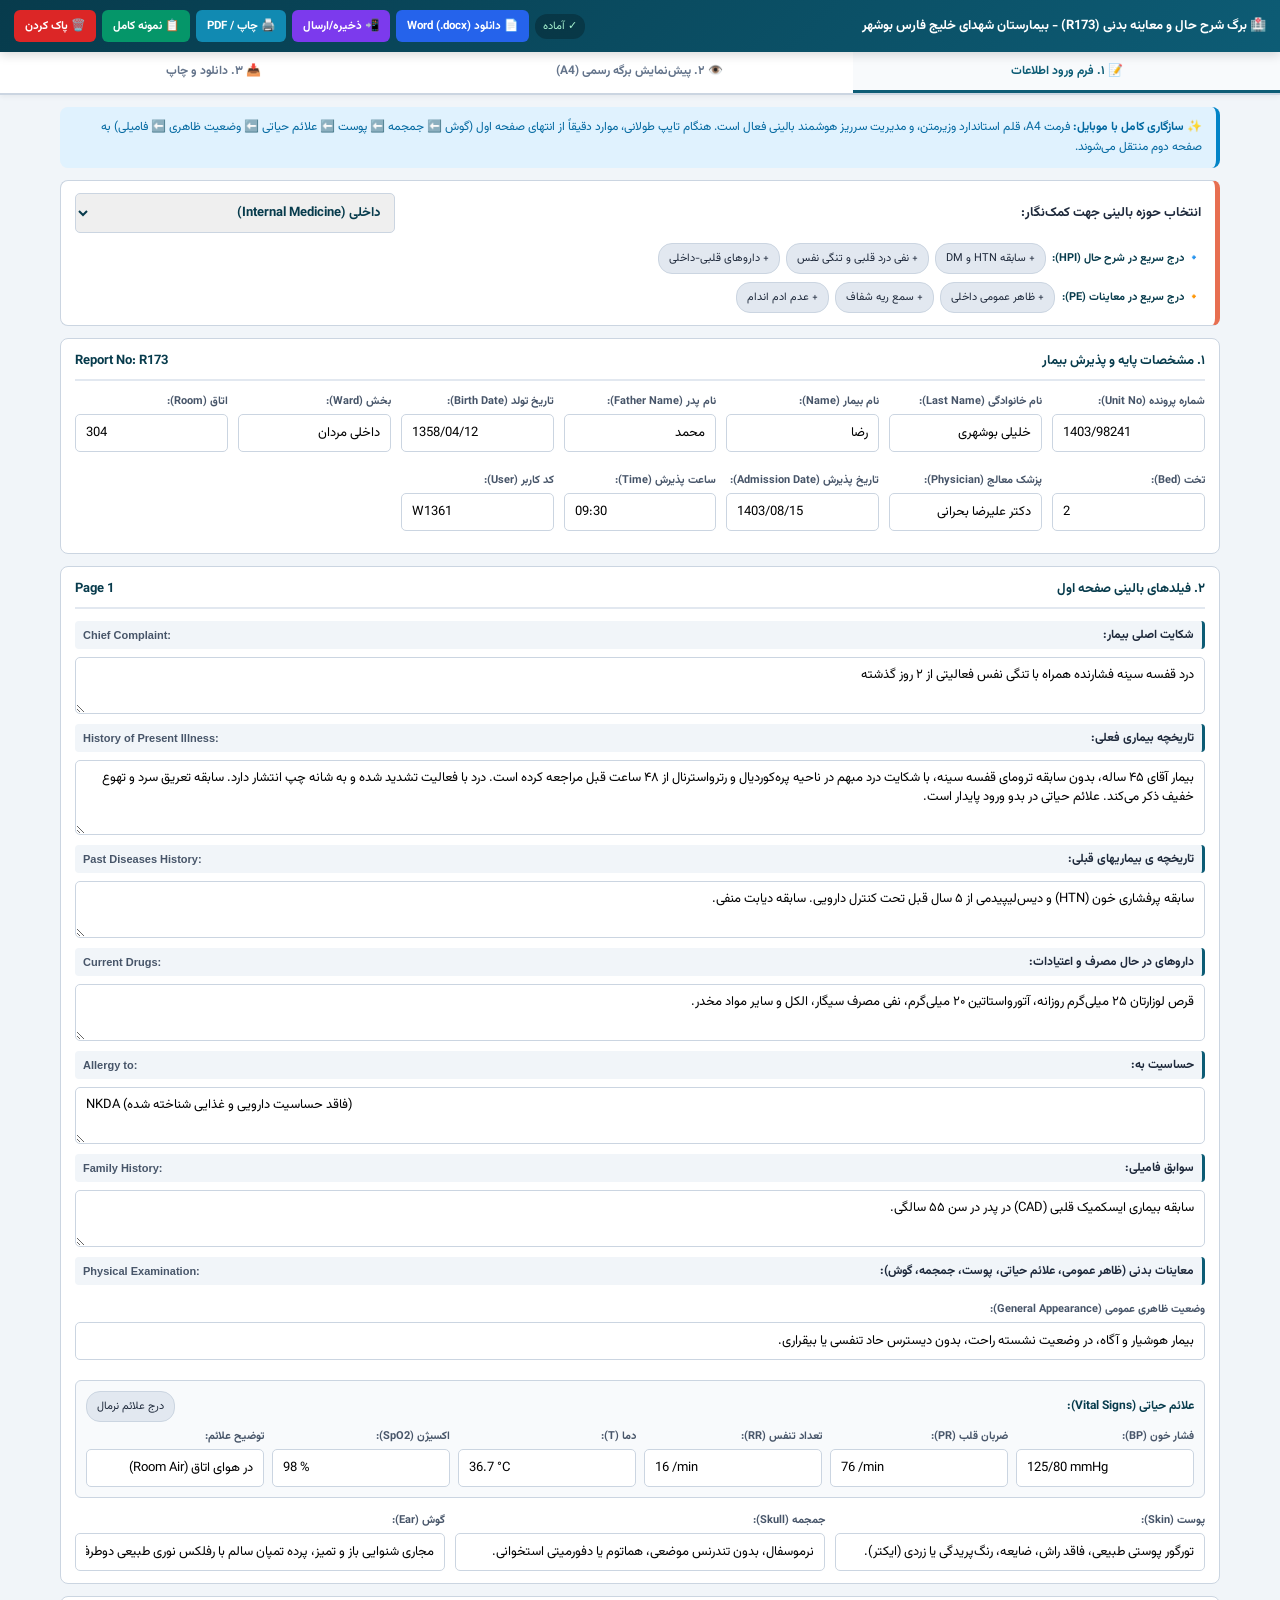
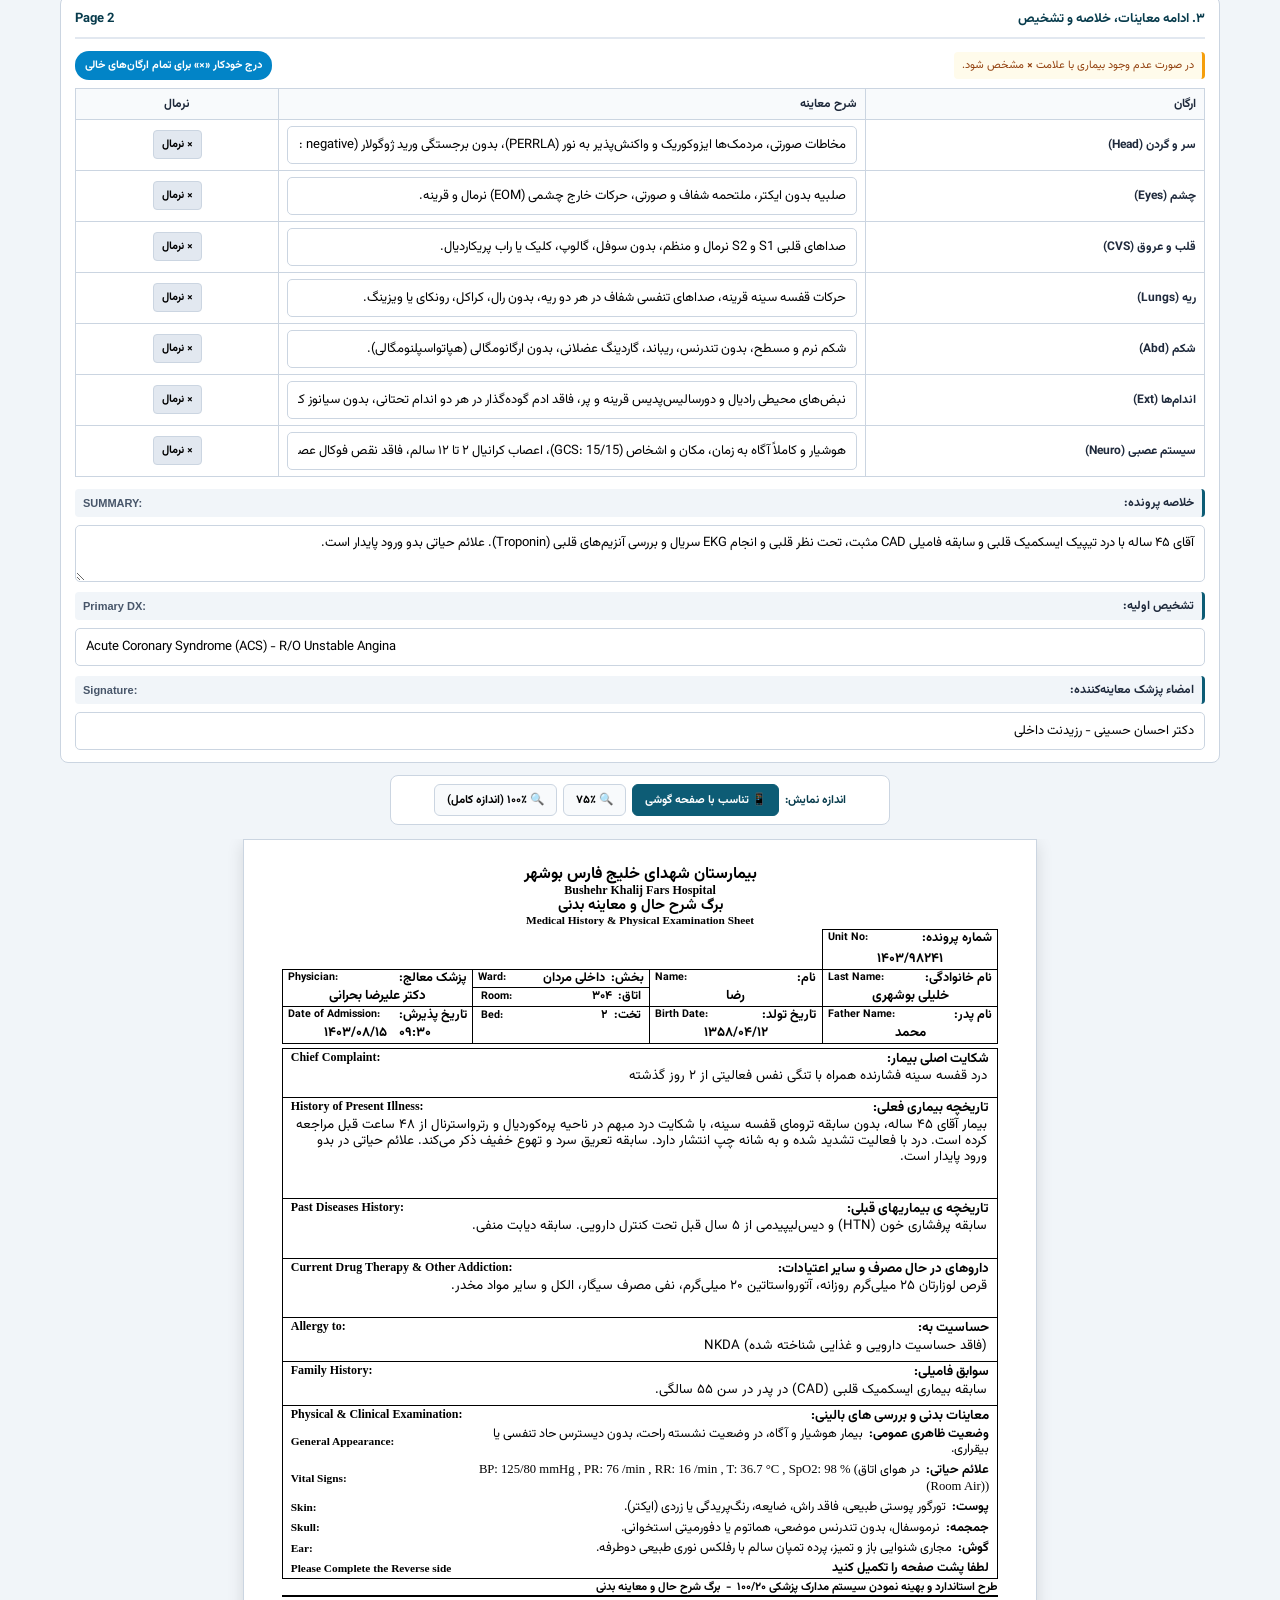
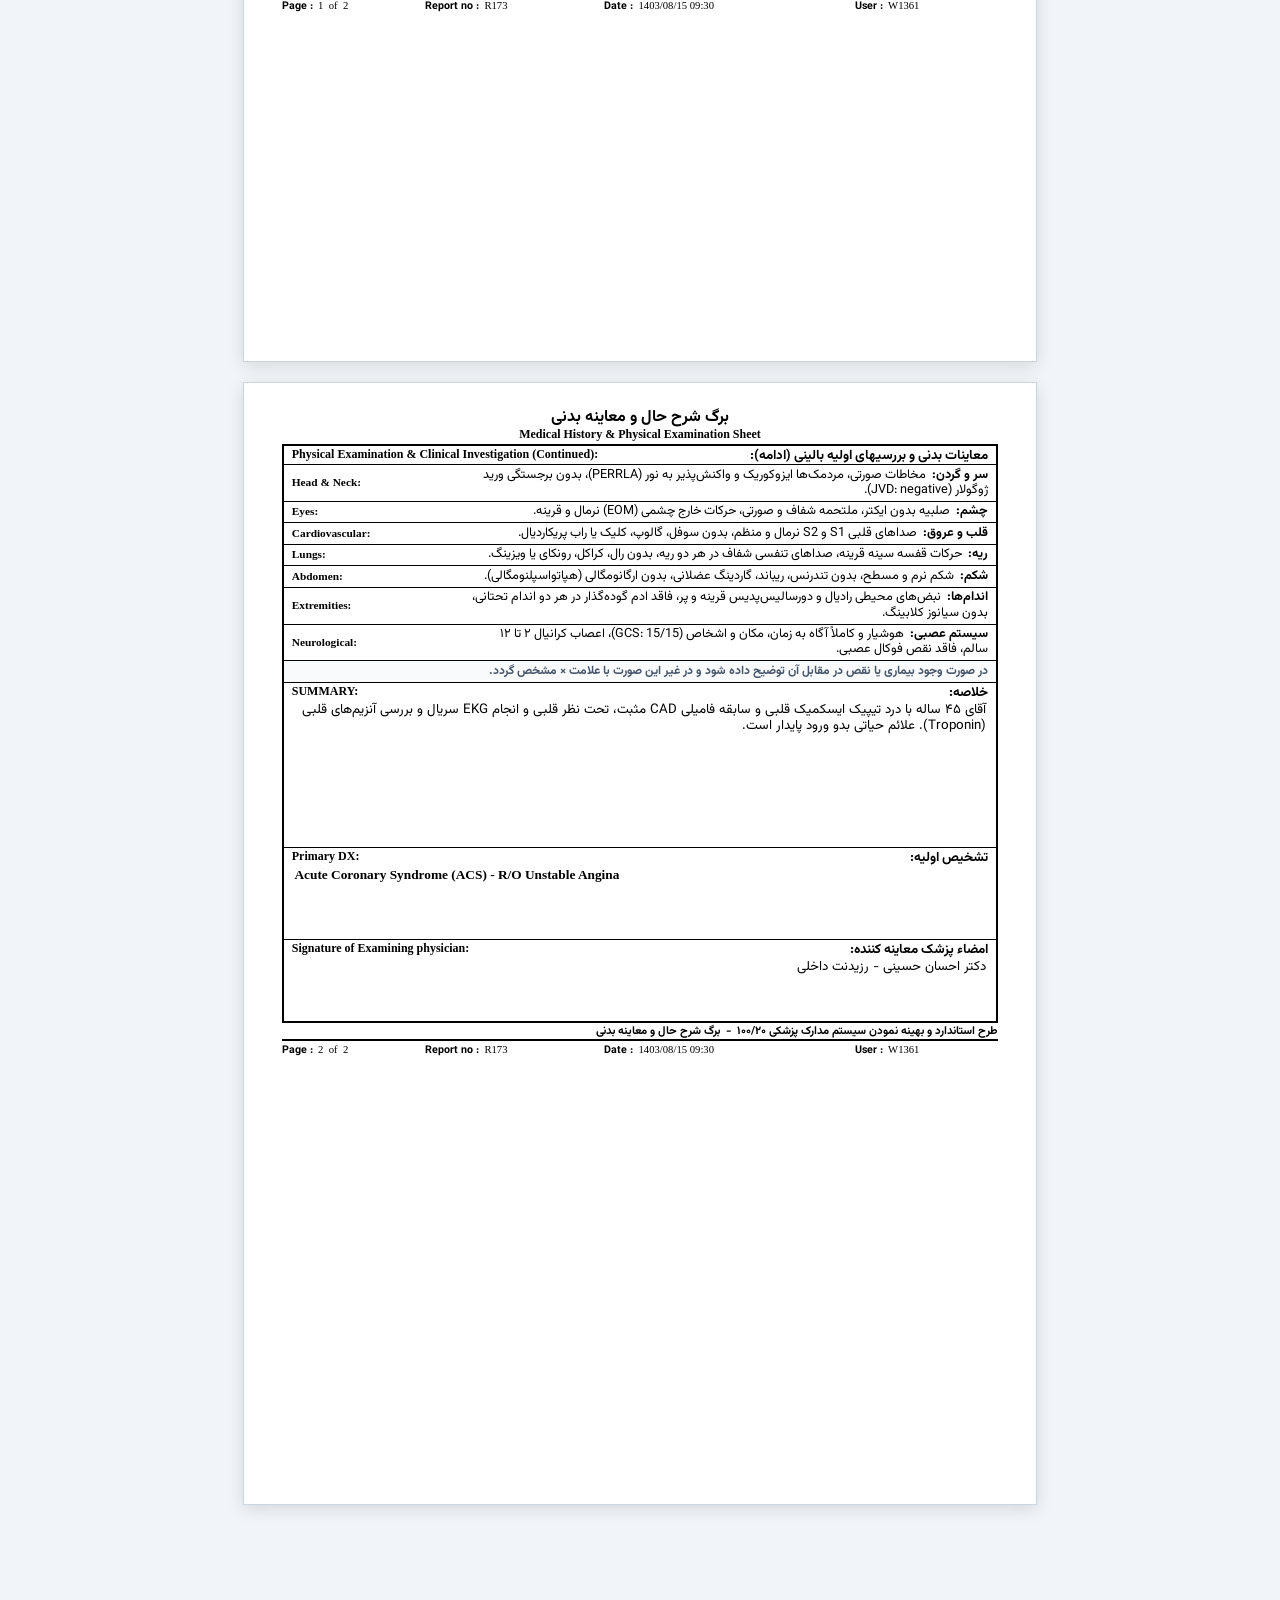
==== commit 2eb8f09d: "refactor(ui): improve organ field logic and UI cleanup - Optimize append logic for physical examinat" ====
--- a/public/khalij_fars_hospital_sheet_fixed.html
+++ b/public/khalij_fars_hospital_sheet_fixed.html
@@ -273,7 +273,7 @@
     <div class="brand-title">🏥 برگ شرح حال و معاینه بدنی (R173) - بیمارستان شهدای خلیج فارس بوشهر</div>
     <div class="actions-group">
       <span class="save-status" id="saveStatus">✓ آماده</span>
-      <button type="button" class="btn btn-word" onclick="exportToWordDoc()">📄 دانلود Word (.docx) (.docx) (.docx) (.docx) (.docx) (.docx)</button>
+      <button type="button" class="btn btn-word" onclick="exportToWordDoc()">📄 دانلود Word (.docx)</button>
       <button type="button" class="btn btn-share" onclick="openMobileModal()">📲 ذخیره/ارسال</button>
       <button type="button" class="btn btn-print" onclick="window.print()">🖨️ چاپ / PDF</button>
       <button type="button" class="btn btn-sample" onclick="loadDefaultSample()">📋 نمونه کامل</button>
@@ -693,7 +693,19 @@
         b.textContent = c.label;
         b.onclick = () => {
           const el = document.getElementById(c.target);
-          if (el) { el.value = (el.value ? el.value + ' ' : '') + c.text; el.focus(); onFormChangeImmediate(); }
+          if (el) {
+            const cur = (el.value || '').trim();
+            const txt = (c.text || '').trim();
+            if (!cur.includes(txt)) {
+              if (c.target.startsWith('pe_') && (cur === '×' || (cur.includes('بدون تندرنس') && txt.includes('تندرنس')) || (cur.includes('تندرنس موضعی') && txt.includes('بدون تندرنس')))) {
+                el.value = txt;
+              } else {
+                el.value = (cur ? cur + ' ' : '') + txt;
+              }
+            }
+            el.focus();
+            onFormChangeImmediate();
+          }
         };
         return b;
       };
@@ -834,51 +846,44 @@
     function makeClinicalBoxFromLines(faTitle, enTitle, linesArr, heightPt, colspanPerSide, isBold) {
       const cSide = colspanPerSide > 1 ? `colspan="${colspanPerSide}"` : '';
       const cFull = `colspan="${colspanPerSide * 2}"`;
-      const wR = colspanPerSide === 4 ? '50%' : '55%';
-      const wL = colspanPerSide === 4 ? '50%' : '45%';
+      const wR = '50%';
+      const wL = '50%';
       return `
         <tr>
           <td ${cSide} width="${wR}" dir="rtl" style="${stHeadR}"><p dir="rtl" style="margin:0;line-height:1.15;font-family:'Vazirmatn','B Nazanin',Tahoma,sans-serif;font-size:10pt;">${faTitle}:&rlm;</p></td>
           <td ${cSide} width="${wL}" dir="ltr" style="${stHeadL}"><p dir="ltr" style="margin:0;line-height:1.15;font-family:'Times New Roman',Arial,sans-serif;font-size:9pt;">${enTitle}:</p></td>
         </tr>
         <tr style="height:${heightPt}pt;">
-          <td ${cFull} style="${stBody}height:${heightPt}pt;">${formatLinesArrayParagraph(linesArr, !!isBold)}</td>
+          <td ${cFull} width="100%" style="${stBody}height:${heightPt}pt;">${formatLinesArrayParagraph(linesArr, !!isBold)}</td>
         </tr>
       `;
     }
 
-    // الگوی ۲ سطری تمام‌عرض برای ارگان‌ها جهت حذف کامل پرش مقادیر بین ستون فارسی و انگلیسی
-    function makeBilingualOrganRow(faLabel, enLabel, rawVal, colspanEach, withHorizontalBorders) {
-      const cleanVal = (rawVal || '').trim();
+    // چیدمان ۱ سطری ۲ سلولی نامتقارن (۷۵٪ راست عنوان فارسی و شرح معاینه در یک خط | ۲۵٪ چپ عنوان انگلیسی)
+    function makeBilingualOrganRow(faLabel, enLabel, rawVal, _colspanEach, withHorizontalBorders) {
+      const cleanVal = (rawVal || '').trim() || '×';
       const isEn = isLatinText(cleanVal);
-      const valDir = isEn ? 'ltr' : 'rtl';
-      const valAlign = isEn ? 'left' : 'right';
-      const valFont = isEn ? "'Times New Roman',Arial,sans-serif" : "'Vazirmatn','B Nazanin',Tahoma,sans-serif";
-      const bTop = withHorizontalBorders ? "border-top:1pt solid #000;" : "";
+      const valFont = isEn ? "'Times New Roman','Vazirmatn','B Nazanin',Arial,sans-serif" : "'Vazirmatn','B Nazanin',Tahoma,sans-serif";
+      const bTop = withHorizontalBorders ? "border-top:1pt solid #000;" : "border-top:none;";
       const bBot = withHorizontalBorders ? "border-bottom:1pt solid #000;" : "border-bottom:none;";
-      const cSpanAttr = colspanEach > 1 ? `colspan="${colspanEach}"` : '';
-      const cFullAttr = `colspan="${colspanEach * 2}"`;
-      const wR = colspanEach === 4 ? '50%' : '55%';
-      const wL = colspanEach === 4 ? '50%' : '45%';
       return `
         <tr>
-          <td ${cSpanAttr} width="${wR}" dir="rtl" style="${stNoLineR}${bTop}padding:1pt 6pt 0pt 6pt;">
-            <p dir="rtl" style="margin:0;line-height:1.1;font-family:'Vazirmatn','B Nazanin',Tahoma,sans-serif;font-size:9.5pt;font-weight:bold;">${faLabel}:&rlm;</p>
+          <td colspan="3" width="75%" dir="rtl" align="right" style="${stNoLineR}${bTop}${bBot}padding:2pt 6pt;text-align:right;vertical-align:middle;">
+            <p dir="rtl" align="right" style="margin:0;line-height:1.2;text-align:right;font-family:'Vazirmatn','B Nazanin',Tahoma,sans-serif;font-size:9.5pt;">
+              <b style="font-weight:bold;">${faLabel}:&rlm;&nbsp;&nbsp;</b><span style="unicode-bidi:plaintext;font-family:${valFont};">${esc(cleanVal)}</span>
+            </p>
           </td>
-          <td ${cSpanAttr} width="${wL}" dir="ltr" style="${stNoLineL}${bTop}padding:1pt 6pt 0pt 6pt;">
-            <p dir="ltr" style="margin:0;line-height:1.1;font-family:'Times New Roman',Arial,sans-serif;font-size:8.5pt;font-weight:bold;">${enLabel}:</p>
-          </td>
-        </tr>
-        <tr>
-          <td ${cFullAttr} width="100%" dir="${valDir}" style="border-right:1pt solid #000;border-left:1pt solid #000;border-top:none;${bBot}padding:0pt 8pt 1.5pt 8pt;text-align:${valAlign};vertical-align:top;">
-            <p dir="${valDir}" align="${valAlign}" style="margin:0;line-height:1.15;text-align:${valAlign};unicode-bidi:plaintext;font-family:${valFont};font-size:9.5pt;">${cleanVal ? esc(cleanVal) : '&nbsp;'}</p>
+          <td width="25%" dir="ltr" align="left" style="${stNoLineL}${bTop}${bBot}padding:2pt 6pt;text-align:left;vertical-align:middle;white-space:nowrap;">
+            <p dir="ltr" align="left" style="margin:0;line-height:1.2;text-align:left;font-family:'Times New Roman',Arial,sans-serif;font-size:8.5pt;font-weight:bold;">${enLabel}:</p>
           </td>
         </tr>
       `;
     }
 
-    function makeStandardFooter(admDate, user, pageNum, totalPages) {
-      const d = (admDate || '').trim() || '1405/07/29';
+    function makeStandardFooter(admDate, user, pageNum, totalPages, admTime) {
+      const d = (admDate || '').trim() || '1403/08/15';
+      const t = (admTime !== undefined ? admTime : (gv('adm_time') || '')).trim();
+      const dtStr = t ? `${d} ${t}` : d;
       const u = (user || '').trim() || 'W1361';
       return `
         <table dir="rtl" width="100%" cellspacing="0" cellpadding="0" style="width:100%;border-collapse:collapse;margin-top:2pt;border:none;page-break-inside:avoid;">
@@ -889,7 +894,7 @@
           </tr>
           <tr style="page-break-inside:avoid;">
             <td width="20%" dir="ltr" align="left" style="border:none;padding-top:1pt;font-family:'Times New Roman',Arial,sans-serif;font-size:8pt;"><b>User :</b> &nbsp;${u}</td>
-            <td width="35%" dir="ltr" align="left" style="border:none;padding-top:1pt;font-family:'Times New Roman',Arial,sans-serif;font-size:8pt;"><b>Date :</b> &nbsp;${d} 10:23:26 AM</td>
+            <td width="35%" dir="ltr" align="left" style="border:none;padding-top:1pt;font-family:'Times New Roman',Arial,sans-serif;font-size:8pt;"><b>Date :</b> &nbsp;${esc(dtStr)}</td>
             <td width="25%" dir="ltr" align="left" style="border:none;padding-top:1pt;font-family:'Times New Roman',Arial,sans-serif;font-size:8pt;"><b>Report no :</b> &nbsp;R173</td>
             <td width="20%" dir="ltr" align="left" style="border:none;padding-top:1pt;font-family:'Times New Roman',Arial,sans-serif;font-size:8pt;"><b>Page :</b> &nbsp;${pageNum} &nbsp;of &nbsp;${totalPages}</td>
           </tr>
@@ -990,32 +995,32 @@
       const { p1FinalSections, p1ExamOrgans, movedOrgans, p2FinalSections, LINE_PT } = calculatePaginationState();
 
       const p1BoxesHTML = p1FinalSections
-        .map(s => makeClinicalBoxFromLines(s.fa, s.en, [s.rawText], s.heightPt, 1, false))
+        .map(s => makeClinicalBoxFromLines(s.fa, s.en, [s.rawText], s.heightPt, 2, false))
         .join('');
 
       let p1ExamBlockHTML = '';
       if (p1ExamOrgans.length > 0) {
         p1ExamBlockHTML = `
           <tr>
-            <td width="50%" dir="rtl" style="${stHeadR}"><p dir="rtl" style="margin:0;line-height:1.15;font-family:'Vazirmatn','B Nazanin',Tahoma,sans-serif;font-size:10pt;">معاینات بدنی و بررسی های بالینی:&rlm;</p></td>
-            <td width="50%" dir="ltr" style="${stHeadL}"><p dir="ltr" style="margin:0;line-height:1.15;font-family:'Times New Roman',Arial,sans-serif;font-size:9pt;">Physical &amp; Clinical Examination:</p></td>
+            <td colspan="2" width="50%" dir="rtl" style="${stHeadR}"><p dir="rtl" style="margin:0;line-height:1.15;font-family:'Vazirmatn','B Nazanin',Tahoma,sans-serif;font-size:10pt;">معاینات بدنی و بررسی های بالینی:&rlm;</p></td>
+            <td colspan="2" width="50%" dir="ltr" style="${stHeadL}"><p dir="ltr" style="margin:0;line-height:1.15;font-family:'Times New Roman',Arial,sans-serif;font-size:9pt;">Physical &amp; Clinical Examination:</p></td>
           </tr>
           ${p1ExamOrgans.map(o => makeBilingualOrganRow(o.fa, o.en, o.v, 1, false)).join('')}
           <tr>
-            <td width="50%" dir="rtl" style="${stNoLineR}border-bottom:1pt solid #000;font-weight:bold;"><p dir="rtl" style="margin:0;line-height:1.15;font-family:'Vazirmatn','B Nazanin',Tahoma,sans-serif;font-size:9.5pt;">لطفا پشت صفحه را تکمیل کنید</p></td>
-            <td width="50%" dir="ltr" style="${stNoLineL}border-bottom:1pt solid #000;font-weight:bold;"><p dir="ltr" style="margin:0;line-height:1.15;font-family:'Times New Roman',Arial,sans-serif;font-size:8.5pt;">Please Complete the Reverse side</p></td>
+            <td colspan="2" width="50%" dir="rtl" style="${stNoLineR}border-bottom:1pt solid #000;font-weight:bold;"><p dir="rtl" style="margin:0;line-height:1.15;font-family:'Vazirmatn','B Nazanin',Tahoma,sans-serif;font-size:9.5pt;">لطفا پشت صفحه را تکمیل کنید</p></td>
+            <td colspan="2" width="50%" dir="ltr" style="${stNoLineL}border-bottom:1pt solid #000;font-weight:bold;"><p dir="ltr" style="margin:0;line-height:1.15;font-family:'Times New Roman',Arial,sans-serif;font-size:8.5pt;">Please Complete the Reverse side</p></td>
           </tr>
         `;
       } else {
         p1ExamBlockHTML = `
           <tr>
-            <td width="50%" dir="rtl" style="${stNoLineR}border-top:1pt solid #000;border-bottom:1pt solid #000;font-weight:bold;"><p dir="rtl" style="margin:0;line-height:1.15;font-family:'Vazirmatn','B Nazanin',Tahoma,sans-serif;font-size:9.5pt;">لطفا پشت صفحه را تکمیل کنید</p></td>
-            <td width="50%" dir="ltr" style="${stNoLineL}border-top:1pt solid #000;border-bottom:1pt solid #000;font-weight:bold;"><p dir="ltr" style="margin:0;line-height:1.15;font-family:'Times New Roman',Arial,sans-serif;font-size:8.5pt;">Please Complete the Reverse side</p></td>
+            <td colspan="2" width="50%" dir="rtl" style="${stNoLineR}border-top:1pt solid #000;border-bottom:1pt solid #000;font-weight:bold;"><p dir="rtl" style="margin:0;line-height:1.15;font-family:'Vazirmatn','B Nazanin',Tahoma,sans-serif;font-size:9.5pt;">لطفا پشت صفحه را تکمیل کنید</p></td>
+            <td colspan="2" width="50%" dir="ltr" style="${stNoLineL}border-top:1pt solid #000;border-bottom:1pt solid #000;font-weight:bold;"><p dir="ltr" style="margin:0;line-height:1.15;font-family:'Times New Roman',Arial,sans-serif;font-size:8.5pt;">Please Complete the Reverse side</p></td>
           </tr>
         `;
       }
 
-      // تفکیک به ۳ جدول مستقل در صفحه اول (هدر، جدول ۸ ستونی مشخصات بیمار، جدول ۲ ستونی شرح حال)
+      // تفکیک به ۳ جدول مستقل در صفحه اول (هدر، جدول ۸ ستونی مشخصات بیمار، جدول شرح حال و معاینات ۳ ستونه)
       const page1 = `
         <table dir="rtl" width="100%" cellspacing="0" cellpadding="0" style="width:100%;border-collapse:collapse;border:none;margin-bottom:1pt;">
           <tr>
@@ -1045,16 +1050,16 @@
             <td width="12%" dir="ltr" style="${stTopLblL}"><p dir="ltr" style="margin:0;">Last Name:</p></td>
             <td width="13%" dir="rtl" style="${stTopLblR}"><p dir="rtl" style="margin:0;">نام:&rlm;</p></td>
             <td width="12%" dir="ltr" style="${stTopLblL}"><p dir="ltr" style="margin:0;">Name:</p></td>
-            <td width="14%" dir="rtl" style="${stTopLblR}"><p dir="rtl" style="margin:0;">بخش:&rlm; &nbsp;${ward}</p></td>
-            <td width="11%" dir="ltr" style="${stTopLblL}"><p dir="ltr" style="margin:0;">Ward:</p></td>
+            <td width="18%" dir="rtl" style="${stTopLblR}border-bottom:1pt solid #000;white-space:nowrap;"><p dir="rtl" style="margin:0;">بخش:&rlm; &nbsp;${ward}</p></td>
+            <td width="7%" dir="ltr" style="${stTopLblL}border-bottom:1pt solid #000;white-space:nowrap;"><p dir="ltr" style="margin:0;">Ward:</p></td>
             <td width="13%" dir="rtl" style="${stTopLblR}"><p dir="rtl" style="margin:0;">پزشک معالج:&rlm;</p></td>
             <td width="12%" dir="ltr" style="${stTopLblL}"><p dir="ltr" style="margin:0;">Physician:</p></td>
           </tr>
           <tr>
             <td colspan="2" width="25%" dir="rtl" style="${stBotVal}"><p dir="rtl" align="center" style="margin:0;text-align:center;">${pFamily || '&nbsp;'}</p></td>
             <td colspan="2" width="25%" dir="rtl" style="${stBotVal}"><p dir="rtl" align="center" style="margin:0;text-align:center;">${pName || '&nbsp;'}</p></td>
-            <td width="14%" dir="rtl" style="${stNoLineR}font-size:9pt;font-weight:bold;"><p dir="rtl" style="margin:0;">اتاق:&rlm; &nbsp;${room}</p></td>
-            <td width="11%" dir="ltr" style="${stNoLineL}font-size:8pt;font-weight:bold;"><p dir="ltr" style="margin:0;">Room:</p></td>
+            <td width="18%" dir="rtl" style="${stNoLineR}border-bottom:1pt solid #000;font-size:9pt;font-weight:bold;white-space:nowrap;"><p dir="rtl" style="margin:0;">اتاق:&rlm; &nbsp;${room}</p></td>
+            <td width="7%" dir="ltr" style="${stNoLineL}border-bottom:1pt solid #000;font-size:8pt;font-weight:bold;white-space:nowrap;"><p dir="ltr" style="margin:0;">Room:</p></td>
             <td colspan="2" width="25%" dir="rtl" style="${stBotVal}"><p dir="rtl" align="center" style="margin:0;text-align:center;">${doc || '&nbsp;'}</p></td>
           </tr>
           <tr>
@@ -1062,8 +1067,8 @@
             <td width="12%" dir="ltr" style="${stTopLblL}"><p dir="ltr" style="margin:0;">Father Name:</p></td>
             <td width="13%" dir="rtl" style="${stTopLblR}"><p dir="rtl" style="margin:0;">تاریخ تولد:&rlm;</p></td>
             <td width="12%" dir="ltr" style="${stTopLblL}"><p dir="ltr" style="margin:0;">Birth Date:</p></td>
-            <td width="14%" dir="rtl" style="${stNoLineR}font-size:9pt;font-weight:bold;"><p dir="rtl" style="margin:0;">تخت:&rlm; &nbsp;${bed}</p></td>
-            <td width="11%" dir="ltr" style="${stNoLineL}font-size:8pt;font-weight:bold;"><p dir="ltr" style="margin:0;">Bed:</p></td>
+            <td width="18%" dir="rtl" style="${stNoLineR}font-size:9pt;font-weight:bold;white-space:nowrap;"><p dir="rtl" style="margin:0;">تخت:&rlm; &nbsp;${bed}</p></td>
+            <td width="7%" dir="ltr" style="${stNoLineL}font-size:8pt;font-weight:bold;white-space:nowrap;"><p dir="ltr" style="margin:0;">Bed:</p></td>
             <td width="11%" dir="rtl" style="${stTopLblR}"><p dir="rtl" style="margin:0;">تاریخ پذیرش:&rlm;</p></td>
             <td width="14%" dir="ltr" style="${stTopLblL}"><p dir="ltr" style="margin:0;">Date of Admission:</p></td>
           </tr>
@@ -1075,15 +1080,16 @@
           </tr>
         </table>
 
-        <table dir="rtl" width="100%" cellspacing="0" cellpadding="0" style="width:100%;border-collapse:collapse;border:none;">
+        <table dir="rtl" width="100%" cellspacing="0" cellpadding="0" style="width:100%;border-collapse:collapse;border:none;table-layout:fixed;">
+          <colgroup><col style="width:25%;"><col style="width:25%;"><col style="width:25%;"><col style="width:25%;"></colgroup>
           ${p1BoxesHTML}
           ${p1ExamBlockHTML}
         </table>
-        ${makeStandardFooter(gv('adm_date'), user, 1, 2)}
+        ${makeStandardFooter(gv('adm_date'), user, 1, 2, gv('adm_time'))}
       `;
 
       const overflowBoxesHTML = p2FinalSections
-        .map(s => makeClinicalBoxFromLines(s.fa, s.en, [s.rawText], s.heightPt, 1, false))
+        .map(s => makeClinicalBoxFromLines(s.fa, s.en, [s.rawText], s.heightPt, 2, false))
         .join('');
       const page2BaseOrgans = [
         ...movedOrgans,
@@ -1116,35 +1122,36 @@
           </tr>
         </table>
 
-        <table dir="rtl" width="100%" cellspacing="0" cellpadding="0" style="width:100%;border-collapse:collapse;border:1.5pt solid #000;">
+        <table dir="rtl" width="100%" cellspacing="0" cellpadding="0" style="width:100%;border-collapse:collapse;border:1.5pt solid #000;table-layout:fixed;">
+          <colgroup><col style="width:25%;"><col style="width:25%;"><col style="width:25%;"><col style="width:25%;"></colgroup>
           ${overflowBoxesHTML}
           <tr>
-            <td width="55%" dir="rtl" style="${stHeadR}border-bottom:1pt solid #000;"><p dir="rtl" style="margin:0;line-height:1.15;font-family:'Vazirmatn','B Nazanin',Tahoma,sans-serif;font-size:10pt;">معاینات بدنی و بررسیهای اولیه بالینی (ادامه):&rlm;</p></td>
-            <td width="45%" dir="ltr" style="${stHeadL}border-bottom:1pt solid #000;"><p dir="ltr" style="margin:0;line-height:1.15;font-family:'Times New Roman',Arial,sans-serif;font-size:9pt;">Physical Examination &amp; Clinical Investigation (Continued):</p></td>
+            <td colspan="2" width="50%" dir="rtl" style="${stHeadR}border-bottom:1pt solid #000;"><p dir="rtl" style="margin:0;line-height:1.15;font-family:'Vazirmatn','B Nazanin',Tahoma,sans-serif;font-size:10pt;">معاینات بدنی و بررسیهای اولیه بالینی (ادامه):&rlm;</p></td>
+            <td colspan="2" width="50%" dir="ltr" style="${stHeadL}border-bottom:1pt solid #000;"><p dir="ltr" style="margin:0;line-height:1.15;font-family:'Times New Roman',Arial,sans-serif;font-size:9pt;">Physical Examination &amp; Clinical Investigation (Continued):</p></td>
           </tr>
           ${page2OrgansHTML}
           <tr>
-            <td colspan="2" style="border:1pt solid #000;padding:2.5pt 6pt;background-color:#f8fafc;">
+            <td colspan="4" width="100%" style="border:1pt solid #000;padding:2.5pt 6pt;background-color:#f8fafc;">
               <p dir="rtl" style="margin:0;line-height:1.15;font-family:'Vazirmatn','B Nazanin',Tahoma,sans-serif;font-size:9pt;font-weight:bold;color:#475569;">در صورت وجود بیماری یا نقص در مقابل آن توضیح داده شود و در غیر این صورت با علامت <b>×</b> مشخص گردد.</p>
             </td>
           </tr>
           <tr>
-            <td width="55%" dir="rtl" style="${stHeadR}"><p dir="rtl" style="margin:0;line-height:1.15;font-family:'Vazirmatn','B Nazanin',Tahoma,sans-serif;font-size:10pt;">خلاصه:&rlm;</p></td>
-            <td width="45%" dir="ltr" style="${stHeadL}"><p dir="ltr" style="margin:0;line-height:1.15;font-family:'Times New Roman',Arial,sans-serif;font-size:9pt;">SUMMARY:</p></td>
+            <td colspan="2" width="50%" dir="rtl" style="${stHeadR}"><p dir="rtl" style="margin:0;line-height:1.15;font-family:'Vazirmatn','B Nazanin',Tahoma,sans-serif;font-size:10pt;">خلاصه:&rlm;</p></td>
+            <td colspan="2" width="50%" dir="ltr" style="${stHeadL}"><p dir="ltr" style="margin:0;line-height:1.15;font-family:'Times New Roman',Arial,sans-serif;font-size:9pt;">SUMMARY:</p></td>
           </tr>
-          <tr style="height:${sumH}pt;"><td colspan="2" style="${stBody}height:${sumH}pt;">${formatLinesArrayParagraph([gv('clinical_summary')], false)}</td></tr>
+          <tr style="height:${sumH}pt;"><td colspan="4" width="100%" style="${stBody}height:${sumH}pt;">${formatLinesArrayParagraph([gv('clinical_summary')], false)}</td></tr>
           <tr>
-            <td width="55%" dir="rtl" style="${stHeadR}"><p dir="rtl" style="margin:0;line-height:1.15;font-family:'Vazirmatn','B Nazanin',Tahoma,sans-serif;font-size:10pt;">تشخیص اولیه:&rlm;</p></td>
-            <td width="45%" dir="ltr" style="${stHeadL}"><p dir="ltr" style="margin:0;line-height:1.15;font-family:'Times New Roman',Arial,sans-serif;font-size:9pt;">Primary DX:</p></td>
+            <td colspan="2" width="50%" dir="rtl" style="${stHeadR}"><p dir="rtl" style="margin:0;line-height:1.15;font-family:'Vazirmatn','B Nazanin',Tahoma,sans-serif;font-size:10pt;">تشخیص اولیه:&rlm;</p></td>
+            <td colspan="2" width="50%" dir="ltr" style="${stHeadL}"><p dir="ltr" style="margin:0;line-height:1.15;font-family:'Times New Roman',Arial,sans-serif;font-size:9pt;">Primary DX:</p></td>
           </tr>
-          <tr style="height:${dxH}pt;"><td colspan="2" style="${stBody}height:${dxH}pt;">${formatLinesArrayParagraph([gv('primary_dx')], true)}</td></tr>
+          <tr style="height:${dxH}pt;"><td colspan="4" width="100%" style="${stBody}height:${dxH}pt;">${formatLinesArrayParagraph([gv('primary_dx')], true)}</td></tr>
           <tr>
-            <td width="55%" dir="rtl" style="${stHeadR}"><p dir="rtl" style="margin:0;line-height:1.15;font-family:'Vazirmatn','B Nazanin',Tahoma,sans-serif;font-size:10pt;">امضاء پزشک معاینه کننده:&rlm;</p></td>
-            <td width="45%" dir="ltr" style="${stHeadL}"><p dir="ltr" style="margin:0;line-height:1.15;font-family:'Times New Roman',Arial,sans-serif;font-size:9pt;">Signature of Examining physician:</p></td>
+            <td colspan="2" width="50%" dir="rtl" style="${stHeadR}"><p dir="rtl" style="margin:0;line-height:1.15;font-family:'Vazirmatn','B Nazanin',Tahoma,sans-serif;font-size:10pt;">امضاء پزشک معاینه کننده:&rlm;</p></td>
+            <td colspan="2" width="50%" dir="ltr" style="${stHeadL}"><p dir="ltr" style="margin:0;line-height:1.15;font-family:'Times New Roman',Arial,sans-serif;font-size:9pt;">Signature of Examining physician:</p></td>
           </tr>
-          <tr style="height:${sigH}pt;"><td colspan="2" style="${stBody}height:${sigH}pt;">${formatLinesArrayParagraph([gv('examining_physician')], false)}</td></tr>
+          <tr style="height:${sigH}pt;"><td colspan="4" width="100%" style="${stBody}height:${sigH}pt;">${formatLinesArrayParagraph([gv('examining_physician')], false)}</td></tr>
         </table>
-        ${makeStandardFooter(gv('adm_date'), user, 2, 2)}
+        ${makeStandardFooter(gv('adm_date'), user, 2, 2, gv('adm_time'))}
       `;
 
       return { page1, page2 };
@@ -1384,33 +1391,51 @@
     }
 
     // استفاده صریح و استاندارد از کلیدهای top, left, bottom, right
+    // نکته حیاتی در جداول راست‌به‌چپ (<w:bidiVisual/>) در استاندارد OpenXML:
+    // نرم‌افزار Word تگ <w:left> را به عنوان لبه شروع سلول (سمت راست بصری) و <w:right> را به عنوان لبه پایان سلول (سمت چپ بصری) تفسیر می‌کند!
     function wBorders(b = {}) {
       const sz = b.size || 6;
       return `<w:tcBorders>
         ${b.top ? `<w:top w:val="single" w:sz="${sz}" w:space="0" w:color="000000"/>` : '<w:top w:val="nil"/>'}
-        ${b.left ? `<w:left w:val="single" w:sz="${sz}" w:space="0" w:color="000000"/>` : '<w:left w:val="nil"/>'}
+        ${b.right ? `<w:left w:val="single" w:sz="${sz}" w:space="0" w:color="000000"/>` : '<w:left w:val="nil"/>'}
         ${b.bottom ? `<w:bottom w:val="single" w:sz="${sz}" w:space="0" w:color="000000"/>` : '<w:bottom w:val="nil"/>'}
-        ${b.right ? `<w:right w:val="single" w:sz="${sz}" w:space="0" w:color="000000"/>` : '<w:right w:val="nil"/>'}
+        ${b.left ? `<w:right w:val="single" w:sz="${sz}" w:space="0" w:color="000000"/>` : '<w:right w:val="nil"/>'}
       </w:tcBorders>`;
     }
 
     function wRun(text, opts = {}) {
       const sz = opts.szHalfPt || 20;
-      const font = opts.isEn ? 'Times New Roman' : 'B Nazanin';
       const boldTag = opts.bold ? '<w:b/><w:bCs/>' : '';
-      const rtlTag = opts.isEn ? '' : '<w:rtl/>';
       const colorTag = opts.color ? `<w:color w:val="${opts.color}"/>` : '';
-      return `<w:r><w:rPr><w:rFonts w:ascii="${font}" w:hAnsi="${font}" w:cs="B Nazanin"/>${boldTag}${colorTag}<w:sz w:val="${sz}"/><w:szCs w:val="${sz}"/>${rtlTag}</w:rPr><w:t xml:space="preserve">${xmlEsc(text)}</w:t></w:r>`;
+      const clean = sanitizeControlChars(text || '');
+
+      if (opts.isEn && !/[\u0600-\u06FF]/.test(clean)) {
+        return `<w:r><w:rPr><w:rFonts w:ascii="Times New Roman" w:hAnsi="Times New Roman" w:cs="B Nazanin"/>${boldTag}${colorTag}<w:sz w:val="${sz}"/><w:szCs w:val="${sz}"/></w:rPr><w:t xml:space="preserve">${xmlEsc(clean)}</w:t></w:r>`;
+      }
+
+      const tokens = clean.match(/(\([A-Za-z0-9][^()\u0600-\u06FF]*\)|[A-Za-z0-9]+(?:\s*[:\/.,%|°+=-]*\s*[A-Za-z0-9%°]+)*|[^A-Za-z0-9()]+|[()])/g) || [clean];
+
+      return tokens.map(tok => {
+        const isLat = /^\(?[A-Za-z0-9]/.test(tok) && !/[\u0600-\u06FF]/.test(tok);
+        const font = isLat ? 'Times New Roman' : 'B Nazanin';
+        const rtlTag = isLat ? '' : '<w:rtl/>';
+        return `<w:r><w:rPr><w:rFonts w:ascii="${font}" w:hAnsi="${font}" w:cs="B Nazanin"/>${boldTag}${colorTag}<w:sz w:val="${sz}"/><w:szCs w:val="${sz}"/>${rtlTag}</w:rPr><w:t xml:space="preserve">${xmlEsc(tok)}</w:t></w:r>`;
+      }).join('');
     }
 
     function wPara(runsXml, opts = {}) {
       const rtl = opts.rtl !== false;
-      const jcTag = opts.align === 'center' ? '<w:jc w:val="center"/>' : '';
       const bidiTag = rtl ? '<w:bidi/>' : '';
-      const line = opts.lineDxa || 230;
-      const before = opts.beforeDxa !== undefined ? opts.beforeDxa : 10;
-      const after = opts.afterDxa !== undefined ? opts.afterDxa : 10;
-      return `<w:p><w:pPr>${bidiTag}<w:spacing w:before="${before}" w:after="${after}" w:line="${line}" w:lineRule="auto"/>${jcTag}</w:pPr>${runsXml}</w:p>`;
+      let jcVal = 'left';
+      if (opts.align === 'center') jcVal = 'center';
+      else if (opts.align === 'right') jcVal = 'left';
+      else if (opts.align === 'left') jcVal = 'left';
+      const jcTag = `<w:jc w:val="${jcVal}"/>`;
+      const pBrk = opts.pageBreakBefore ? '<w:pageBreakBefore/>' : '';
+      const line = opts.lineDxa || 220;
+      const before = opts.beforeDxa !== undefined ? opts.beforeDxa : 8;
+      const after = opts.afterDxa !== undefined ? opts.afterDxa : 8;
+      return `<w:p><w:pPr>${pBrk}${bidiTag}<w:spacing w:before="${before}" w:after="${after}" w:line="${line}" w:lineRule="auto"/>${jcTag}</w:pPr>${runsXml}</w:p>`;
     }
 
     function wCell(innerParasXml, opts) {
@@ -1424,10 +1449,11 @@
     function makeNaturalWordParas(rawText, bold = false) {
       const trimmed = (rawText || '').trim();
       if (!trimmed) return wPara(wRun(' ', { szHalfPt: 20 }));
-      const isEn = isLatinText(trimmed);
+      const hasPersian = /[\u0600-\u06FF]/.test(trimmed);
+      const isPureEn = isLatinText(trimmed) && !hasPersian;
       return trimmed
         .split(/\r?\n/)
-        .map(p => wPara(wRun(p || ' ', { bold: !!bold, szHalfPt: 20, isEn }), { rtl: !isEn }))
+        .map(p => wPara(wRun(p || ' ', { bold: !!bold, szHalfPt: 20, isEn: isPureEn }), { rtl: !isPureEn }))
         .join('');
     }
 
@@ -1447,67 +1473,70 @@
 
       const { p1FinalSections, p1ExamOrgans, movedOrgans, p2FinalSections, LINE_PT } = calculatePaginationState();
 
-      const C1 = 1400, C2 = 1293, C3 = 1400, C4 = 1293, C5 = 1508, C6 = 1185, C7 = 1400, C8 = 1293;
-      const PAIR = 2693, HALF = 5386, FULL = 10772;
-      const P2_R = 5925, P2_L = 4847;
-
-      const makeBoxRows2Col = (fa, en, rawText, heightPt, colR, colL, bold) => {
+      const C1 = 1400, C2 = 1293, C3 = 1400, C4 = 1293, C5 = 1950, C6 = 743, C7 = 1400, C8 = 1293;
+      const PAIR = 2693, HALF = 5386, RIGHT_75 = 8079, FULL = 10772;
+
+      const makeBoxRows2Col = (fa, en, rawText, heightPt, bold) => {
         const hDxa = Math.max(260, Math.round(heightPt * 18));
         return `
           <w:tr>
-            ${wCell(wPara(wRun(fa + ':', { bold: true, szHalfPt: 19, isEn: false }), { rtl: true }), { widthDxa: colR, borders: { top: true, right: true } })}
-            ${wCell(wPara(wRun(en + ':', { bold: true, szHalfPt: 18, isEn: true }), { rtl: false }), { widthDxa: colL, borders: { top: true, left: true } })}
+            ${wCell(wPara(wRun(fa + ':', { bold: true, szHalfPt: 19, isEn: false }), { rtl: true }), { widthDxa: HALF, gridSpan: 2, borders: { top: true, right: true } })}
+            ${wCell(wPara(wRun(en + ':', { bold: true, szHalfPt: 18, isEn: true }), { rtl: false }), { widthDxa: HALF, gridSpan: 2, borders: { top: true, left: true } })}
           </w:tr>
           <w:tr>
             <w:trPr><w:trHeight w:val="${hDxa}" w:hRule="atLeast"/></w:trPr>
-            ${wCell(makeNaturalWordParas(rawText, bold), { widthDxa: colR + colL, gridSpan: 2, borders: { bottom: true, left: true, right: true } })}
+            ${wCell(makeNaturalWordParas(rawText, bold), { widthDxa: FULL, gridSpan: 4, borders: { bottom: true, left: true, right: true } })}
           </w:tr>
         `;
       };
 
-      // الگوی ۲ سطری تمام‌عرض برای ردیف ارگان‌ها در DOCX جهت حذف کامل پرش متن
-      const makeOrganRow2Col = (fa, en, rawVal, colR, colL, withHorizontalBorders) => {
-        const cleanVal = (rawVal || '').trim();
-        const isEn = isLatinText(cleanVal);
+      // چیدمان ۱ سطری ۲ سلولی نامتقارن در DOCX (۷۵٪ راست: عنوان فارسی و شرح معاینه در یک خط | ۲۵٪ چپ: عنوان انگلیسی)
+      const makeOrganRowInline = (fa, en, rawVal, withHorizontalBorders) => {
+        const cleanVal = (rawVal || '').trim() || '×';
+        const combinedRightRuns =
+          wRun(fa + ':  ', { bold: true, szHalfPt: 18, isEn: false }) +
+          wRun(cleanVal, { bold: false, szHalfPt: 18, isEn: false });
         return `
           <w:tr>
-            ${wCell(wPara(wRun(fa + ':', { bold: true, szHalfPt: 18, isEn: false }), { rtl: true, beforeDxa: 4, afterDxa: 2, lineDxa: 190 }), { widthDxa: colR, borders: { top: withHorizontalBorders, right: true }, vAlign: 'center' })}
-            ${wCell(wPara(wRun(en + ':', { bold: true, szHalfPt: 16, isEn: true }), { rtl: false, beforeDxa: 4, afterDxa: 2, lineDxa: 190 }), { widthDxa: colL, borders: { top: withHorizontalBorders, left: true }, vAlign: 'center' })}
-          </w:tr>
-          <w:tr>
-            ${wCell(wPara(wRun(cleanVal || ' ', { bold: false, szHalfPt: 18, isEn }), { rtl: !isEn, beforeDxa: 2, afterDxa: 6, lineDxa: 200 }), { widthDxa: colR + colL, gridSpan: 2, borders: { bottom: withHorizontalBorders, left: true, right: true }, vAlign: 'top' })}
+            ${wCell(wPara(combinedRightRuns, { rtl: true, align: 'right', beforeDxa: 14, afterDxa: 14, lineDxa: 210 }), { widthDxa: RIGHT_75, gridSpan: 3, borders: { top: withHorizontalBorders, bottom: withHorizontalBorders, right: true }, vAlign: 'center' })}
+            ${wCell(wPara(wRun(en + ':', { bold: true, szHalfPt: 16, isEn: true }), { rtl: false, align: 'left', beforeDxa: 14, afterDxa: 14, lineDxa: 210 }), { widthDxa: PAIR, gridSpan: 1, borders: { top: withHorizontalBorders, bottom: withHorizontalBorders, left: true }, vAlign: 'center' })}
           </w:tr>
         `;
       };
 
+      const makeOrganRowP1 = (fa, en, rawVal) => makeOrganRowInline(fa, en, rawVal, false);
+      const makeOrganRowP2 = (fa, en, rawVal) => makeOrganRowInline(fa, en, rawVal, true);
+
       const p1BoxesXml = p1FinalSections
-        .map(s => makeBoxRows2Col(s.fa, s.en, s.rawText, s.heightPt, HALF, HALF, false))
+        .map(s => makeBoxRows2Col(s.fa, s.en, s.rawText, s.heightPt, false))
         .join('');
 
       let p1ExamXml = '';
       if (p1ExamOrgans.length > 0) {
         p1ExamXml = `
           <w:tr>
-            ${wCell(wPara(wRun('معاینات بدنی و بررسی های بالینی:', { bold: true, szHalfPt: 19, isEn: false }), { rtl: true }), { widthDxa: HALF, borders: { top: true, right: true } })}
-            ${wCell(wPara(wRun('Physical & Clinical Examination:', { bold: true, szHalfPt: 18, isEn: true }), { rtl: false }), { widthDxa: HALF, borders: { top: true, left: true } })}
+            ${wCell(wPara(wRun('معاینات بدنی و بررسی های بالینی:', { bold: true, szHalfPt: 19, isEn: false }), { rtl: true }), { widthDxa: HALF, gridSpan: 2, borders: { top: true, right: true } })}
+            ${wCell(wPara(wRun('Physical & Clinical Examination:', { bold: true, szHalfPt: 18, isEn: true }), { rtl: false }), { widthDxa: HALF, gridSpan: 2, borders: { top: true, left: true } })}
           </w:tr>
-          ${p1ExamOrgans.map(o => makeOrganRow2Col(o.fa, o.en, o.v, HALF, HALF, false)).join('')}
+          ${p1ExamOrgans.map(o => makeOrganRowP1(o.fa, o.en, o.v)).join('')}
           <w:tr>
-            ${wCell(wPara(wRun('لطفا پشت صفحه را تکمیل کنید', { bold: true, szHalfPt: 19, isEn: false }), { rtl: true }), { widthDxa: HALF, borders: { bottom: true, right: true } })}
-            ${wCell(wPara(wRun('Please Complete the Reverse side', { bold: true, szHalfPt: 17, isEn: true }), { rtl: false }), { widthDxa: HALF, borders: { bottom: true, left: true } })}
+            ${wCell(wPara(wRun('لطفا پشت صفحه را تکمیل کنید', { bold: true, szHalfPt: 19, isEn: false }), { rtl: true }), { widthDxa: HALF, gridSpan: 2, borders: { bottom: true, right: true } })}
+            ${wCell(wPara(wRun('Please Complete the Reverse side', { bold: true, szHalfPt: 17, isEn: true }), { rtl: false }), { widthDxa: HALF, gridSpan: 2, borders: { bottom: true, left: true } })}
           </w:tr>
         `;
       } else {
         p1ExamXml = `
           <w:tr>
-            ${wCell(wPara(wRun('لطفا پشت صفحه را تکمیل کنید', { bold: true, szHalfPt: 19, isEn: false }), { rtl: true }), { widthDxa: HALF, borders: { top: true, bottom: true, right: true } })}
-            ${wCell(wPara(wRun('Please Complete the Reverse side', { bold: true, szHalfPt: 17, isEn: true }), { rtl: false }), { widthDxa: HALF, borders: { top: true, bottom: true, left: true } })}
+            ${wCell(wPara(wRun('لطفا پشت صفحه را تکمیل کنید', { bold: true, szHalfPt: 19, isEn: false }), { rtl: true }), { widthDxa: HALF, gridSpan: 2, borders: { top: true, bottom: true, right: true } })}
+            ${wCell(wPara(wRun('Please Complete the Reverse side', { bold: true, szHalfPt: 17, isEn: true }), { rtl: false }), { widthDxa: HALF, gridSpan: 2, borders: { top: true, bottom: true, left: true } })}
           </w:tr>
         `;
       }
 
       const makeFooterXml = (pageNum, totalPages) => {
         const d = (gv('adm_date') || '').trim() || '1403/08/15';
+        const t = (gv('adm_time') || '').trim();
+        const dtStr = t ? `${d} ${t}` : d;
         return `
           <w:tbl>
             <w:tblPr><w:tblW w:w="${FULL}" w:type="dxa"/><w:tblLayout w:type="fixed"/></w:tblPr>
@@ -1517,7 +1546,7 @@
             </w:tr>
             <w:tr>
               ${wCell(wPara(wRun('User :  ', { bold: true, szHalfPt: 16, isEn: true }) + wRun(user, { szHalfPt: 16, isEn: true }), { rtl: false }), { widthDxa: 2154, borders: {} })}
-              ${wCell(wPara(wRun('Date :  ', { bold: true, szHalfPt: 16, isEn: true }) + wRun(d + ' 10:23:26 AM', { szHalfPt: 16, isEn: true }), { rtl: false }), { widthDxa: 3770, borders: {} })}
+              ${wCell(wPara(wRun('Date :  ', { bold: true, szHalfPt: 16, isEn: true }) + wRun(dtStr, { szHalfPt: 16, isEn: true }), { rtl: false }), { widthDxa: 3770, borders: {} })}
               ${wCell(wPara(wRun('Report no :  ', { bold: true, szHalfPt: 16, isEn: true }) + wRun('R173', { szHalfPt: 16, isEn: true }), { rtl: false }), { widthDxa: 2694, borders: {} })}
               ${wCell(wPara(wRun(`Page :  ${pageNum} of ${totalPages}`, { bold: true, szHalfPt: 16, isEn: true }), { rtl: false }), { widthDxa: 2154, borders: {} })}
             </w:tr>
@@ -1526,7 +1555,7 @@
       };
 
       const p2OverflowBoxesXml = p2FinalSections
-        .map(s => makeBoxRows2Col(s.fa, s.en, s.rawText, s.heightPt, P2_R, P2_L, false))
+        .map(s => makeBoxRows2Col(s.fa, s.en, s.rawText, s.heightPt, false))
         .join('');
       const page2OrgansList = [
         ...movedOrgans,
@@ -1539,7 +1568,7 @@
         { fa: 'سیستم عصبی', en: 'Neurological', v: gv('pe_neuro') }
       ];
       const p2OrgansXml = page2OrgansList
-        .map(o => makeOrganRow2Col(o.fa, o.en, o.v, P2_R, P2_L, true))
+        .map(o => makeOrganRowP2(o.fa, o.en, o.v))
         .join('');
 
       const overflowPt = p2FinalSections.reduce((s, x) => s + 14 + x.heightPt, 0) + (movedOrgans.length * 14);
@@ -1547,11 +1576,11 @@
       const dxLines  = splitTextIntoVisualLines(gv('primary_dx'), 85);
       const sigLines = splitTextIntoVisualLines(gv('examining_physician'), 85);
 
-      const sumH = Math.max(sumLines.length * LINE_PT, Math.max(35, Math.round(110 - overflowPt * 0.5)));
-      const dxH  = Math.max(dxLines.length * LINE_PT,  Math.max(24, Math.round(55  - overflowPt * 0.25)));
-      const sigH = Math.max(sigLines.length * LINE_PT, Math.max(24, Math.round(48  - overflowPt * 0.20)));
-
-      // تفکیک جداول صفحه ۱ به ۳ بخش مستقل (هدر، جدول ۸ ستونی مشخصات بیمار، جدول ۲ ستونی بالینی)
+      const sumH = Math.max(sumLines.length * LINE_PT, Math.max(35, Math.round(72 - overflowPt * 0.5)));
+      const dxH  = Math.max(dxLines.length * LINE_PT,  Math.max(24, Math.round(38 - overflowPt * 0.25)));
+      const sigH = Math.max(sigLines.length * LINE_PT, Math.max(24, Math.round(32 - overflowPt * 0.20)));
+
+      // تفکیک جداول صفحه ۱ به بخش‌های مستقل (هدر، جدول ۸ ستونی مشخصات بیمار، جدول بالینی و معاینات ۲ سلولی ۷۵٪/۲۵٪)
       const documentXml = `<?xml version="1.0" encoding="UTF-8" standalone="yes"?>
 <w:document xmlns:w="http://schemas.openxmlformats.org/wordprocessingml/2006/main" xmlns:r="http://schemas.openxmlformats.org/officeDocument/2006/relationships">
   <w:body>
@@ -1580,16 +1609,16 @@
         ${wCell(wPara(wRun('Last Name:', { bold: true, szHalfPt: 16, isEn: true }), { rtl: false }), { widthDxa: C2, borders: { top: true, left: true } })}
         ${wCell(wPara(wRun('نام:', { bold: true, szHalfPt: 18, isEn: false }), { rtl: true }), { widthDxa: C3, borders: { top: true, right: true } })}
         ${wCell(wPara(wRun('Name:', { bold: true, szHalfPt: 16, isEn: true }), { rtl: false }), { widthDxa: C4, borders: { top: true, left: true } })}
-        ${wCell(wPara(wRun('بخش:  ' + ward, { bold: true, szHalfPt: 18, isEn: false }), { rtl: true }), { widthDxa: C5, borders: { top: true, right: true } })}
-        ${wCell(wPara(wRun('Ward:', { bold: true, szHalfPt: 16, isEn: true }), { rtl: false }), { widthDxa: C6, borders: { top: true, left: true } })}
+        ${wCell(wPara(wRun('بخش:  ' + ward, { bold: true, szHalfPt: 18, isEn: false }), { rtl: true }), { widthDxa: C5, borders: { top: true, bottom: true, right: true }, vAlign: 'center' })}
+        ${wCell(wPara(wRun('Ward:', { bold: true, szHalfPt: 16, isEn: true }), { rtl: false }), { widthDxa: C6, borders: { top: true, bottom: true, left: true }, vAlign: 'center' })}
         ${wCell(wPara(wRun('پزشک معالج:', { bold: true, szHalfPt: 18, isEn: false }), { rtl: true }), { widthDxa: C7, borders: { top: true, right: true } })}
         ${wCell(wPara(wRun('Physician:', { bold: true, szHalfPt: 16, isEn: true }), { rtl: false }), { widthDxa: C8, borders: { top: true, left: true } })}
       </w:tr>
       <w:tr>
         ${wCell(wPara(wRun(pFamily || ' ', { bold: true, szHalfPt: 20, isEn: false }), { rtl: true, align: 'center' }), { widthDxa: PAIR, gridSpan: 2, borders: { bottom: true, left: true, right: true }, vAlign: 'center' })}
         ${wCell(wPara(wRun(pName || ' ', { bold: true, szHalfPt: 20, isEn: false }), { rtl: true, align: 'center' }), { widthDxa: PAIR, gridSpan: 2, borders: { bottom: true, left: true, right: true }, vAlign: 'center' })}
-        ${wCell(wPara(wRun('اتاق:  ' + room, { bold: true, szHalfPt: 18, isEn: false }), { rtl: true }), { widthDxa: C5, borders: { right: true }, vAlign: 'center' })}
-        ${wCell(wPara(wRun('Room:', { bold: true, szHalfPt: 16, isEn: true }), { rtl: false }), { widthDxa: C6, borders: { left: true }, vAlign: 'center' })}
+        ${wCell(wPara(wRun('اتاق:  ' + room, { bold: true, szHalfPt: 18, isEn: false }), { rtl: true }), { widthDxa: C5, borders: { top: true, bottom: true, right: true }, vAlign: 'center' })}
+        ${wCell(wPara(wRun('Room:', { bold: true, szHalfPt: 16, isEn: true }), { rtl: false }), { widthDxa: C6, borders: { top: true, bottom: true, left: true }, vAlign: 'center' })}
         ${wCell(wPara(wRun(doc || ' ', { bold: true, szHalfPt: 20, isEn: false }), { rtl: true, align: 'center' }), { widthDxa: PAIR, gridSpan: 2, borders: { bottom: true, left: true, right: true }, vAlign: 'center' })}
       </w:tr>
       <w:tr>
@@ -1597,8 +1626,8 @@
         ${wCell(wPara(wRun('Father Name:', { bold: true, szHalfPt: 16, isEn: true }), { rtl: false }), { widthDxa: C2, borders: { top: true, left: true } })}
         ${wCell(wPara(wRun('تاریخ تولد:', { bold: true, szHalfPt: 18, isEn: false }), { rtl: true }), { widthDxa: C3, borders: { top: true, right: true } })}
         ${wCell(wPara(wRun('Birth Date:', { bold: true, szHalfPt: 16, isEn: true }), { rtl: false }), { widthDxa: C4, borders: { top: true, left: true } })}
-        ${wCell(wPara(wRun('تخت:  ' + bed, { bold: true, szHalfPt: 18, isEn: false }), { rtl: true }), { widthDxa: C5, borders: { right: true }, vAlign: 'center' })}
-        ${wCell(wPara(wRun('Bed:', { bold: true, szHalfPt: 16, isEn: true }), { rtl: false }), { widthDxa: C6, borders: { left: true }, vAlign: 'center' })}
+        ${wCell(wPara(wRun('تخت:  ' + bed, { bold: true, szHalfPt: 18, isEn: false }), { rtl: true }), { widthDxa: C5, borders: { top: true, right: true }, vAlign: 'center' })}
+        ${wCell(wPara(wRun('Bed:', { bold: true, szHalfPt: 16, isEn: true }), { rtl: false }), { widthDxa: C6, borders: { top: true, left: true }, vAlign: 'center' })}
         ${wCell(wPara(wRun('تاریخ پذیرش:', { bold: true, szHalfPt: 18, isEn: false }), { rtl: true }), { widthDxa: C7, borders: { top: true, right: true } })}
         ${wCell(wPara(wRun('Date of Admission:', { bold: true, szHalfPt: 15, isEn: true }), { rtl: false }), { widthDxa: C8, borders: { top: true, left: true } })}
       </w:tr>
@@ -1610,37 +1639,35 @@
       </w:tr>
     </w:tbl>
 
-    <w:p><w:pPr><w:spacing w:before="0" w:after="40" w:line="40" w:lineRule="exact"/></w:pPr></w:p>
+    <w:p><w:pPr><w:spacing w:before="0" w:after="0" w:line="60" w:lineRule="exact"/><w:rPr><w:sz w:val="4"/><w:szCs w:val="4"/></w:rPr></w:pPr></w:p>
 
     <w:tbl>
       <w:tblPr><w:bidiVisual/><w:tblW w:w="${FULL}" w:type="dxa"/><w:tblLayout w:type="fixed"/></w:tblPr>
-      <w:tblGrid><w:gridCol w:w="${HALF}"/><w:gridCol w:w="${HALF}"/></w:tblGrid>
+      <w:tblGrid><w:gridCol w:w="${PAIR}"/><w:gridCol w:w="${PAIR}"/><w:gridCol w:w="${PAIR}"/><w:gridCol w:w="${PAIR}"/></w:tblGrid>
       ${p1BoxesXml}
       ${p1ExamXml}
     </w:tbl>
 
     ${makeFooterXml(1, 2)}
 
-    <w:p><w:pPr><w:spacing w:before="0" w:after="0"/></w:pPr><w:r><w:br w:type="page"/></w:r></w:p>
-
-    ${wPara(wRun('برگ شرح حال و معاینه بدنی', { bold: true, szHalfPt: 22, isEn: false }), { rtl: true, align: 'center', lineDxa: 220, beforeDxa: 0, afterDxa: 4 })}
+    ${wPara(wRun('برگ شرح حال و معاینه بدنی', { bold: true, szHalfPt: 22, isEn: false }), { rtl: true, align: 'center', lineDxa: 220, beforeDxa: 0, afterDxa: 4, pageBreakBefore: true })}
     ${wPara(wRun('Medical History & Physical Examination Sheet', { bold: true, szHalfPt: 17, isEn: true }), { rtl: false, align: 'center', lineDxa: 200, beforeDxa: 0, afterDxa: 20 })}
 
     <w:tbl>
       <w:tblPr><w:bidiVisual/><w:tblW w:w="${FULL}" w:type="dxa"/><w:tblLayout w:type="fixed"/></w:tblPr>
-      <w:tblGrid><w:gridCol w:w="${P2_R}"/><w:gridCol w:w="${P2_L}"/></w:tblGrid>
+      <w:tblGrid><w:gridCol w:w="${PAIR}"/><w:gridCol w:w="${PAIR}"/><w:gridCol w:w="${PAIR}"/><w:gridCol w:w="${PAIR}"/></w:tblGrid>
       ${p2OverflowBoxesXml}
       <w:tr>
-        ${wCell(wPara(wRun('معاینات بدنی و بررسیهای اولیه بالینی (ادامه):', { bold: true, szHalfPt: 19, isEn: false }), { rtl: true }), { widthDxa: P2_R, borders: { top: true, bottom: true, right: true } })}
-        ${wCell(wPara(wRun('Physical Examination & Clinical Investigation (Continued):', { bold: true, szHalfPt: 18, isEn: true }), { rtl: false }), { widthDxa: P2_L, borders: { top: true, bottom: true, left: true } })}
+        ${wCell(wPara(wRun('معاینات بدنی و بررسیهای اولیه بالینی (ادامه):', { bold: true, szHalfPt: 19, isEn: false }), { rtl: true }), { widthDxa: HALF, gridSpan: 2, borders: { top: true, bottom: true, right: true } })}
+        ${wCell(wPara(wRun('Physical Examination & Clinical Investigation (Continued):', { bold: true, szHalfPt: 18, isEn: true }), { rtl: false }), { widthDxa: HALF, gridSpan: 2, borders: { top: true, bottom: true, left: true } })}
       </w:tr>
       ${p2OrgansXml}
       <w:tr>
-        ${wCell(wPara(wRun('در صورت وجود بیماری یا نقص در مقابل آن توضیح داده شود و در غیر این صورت با علامت × مشخص گردد.', { bold: true, szHalfPt: 18, isEn: false, color: '334155' }), { rtl: true }), { widthDxa: FULL, gridSpan: 2, borders: { top: true, bottom: true, left: true, right: true }, shading: 'F8FAFC' })}
+        ${wCell(wPara(wRun('در صورت وجود بیماری یا نقص در مقابل آن توضیح داده شود و در غیر این صورت با علامت × مشخص گردد.', { bold: true, szHalfPt: 18, isEn: false, color: '334155' }), { rtl: true }), { widthDxa: FULL, gridSpan: 4, borders: { top: true, bottom: true, left: true, right: true }, shading: 'F8FAFC' })}
       </w:tr>
-      ${makeBoxRows2Col('خلاصه', 'SUMMARY', gv('clinical_summary'), sumH, P2_R, P2_L, false)}
-      ${makeBoxRows2Col('تشخیص اولیه', 'Primary DX', gv('primary_dx'), dxH, P2_R, P2_L, true)}
-      ${makeBoxRows2Col('امضاء پزشک معاینه کننده', 'Signature of Examining physician', gv('examining_physician'), sigH, P2_R, P2_L, false)}
+      ${makeBoxRows2Col('خلاصه', 'SUMMARY', gv('clinical_summary'), sumH, false)}
+      ${makeBoxRows2Col('تشخیص اولیه', 'Primary DX', gv('primary_dx'), dxH, true)}
+      ${makeBoxRows2Col('امضاء پزشک معاینه کننده', 'Signature of Examining physician', gv('examining_physician'), sigH, false)}
     </w:tbl>
 
     ${makeFooterXml(2, 2)}
